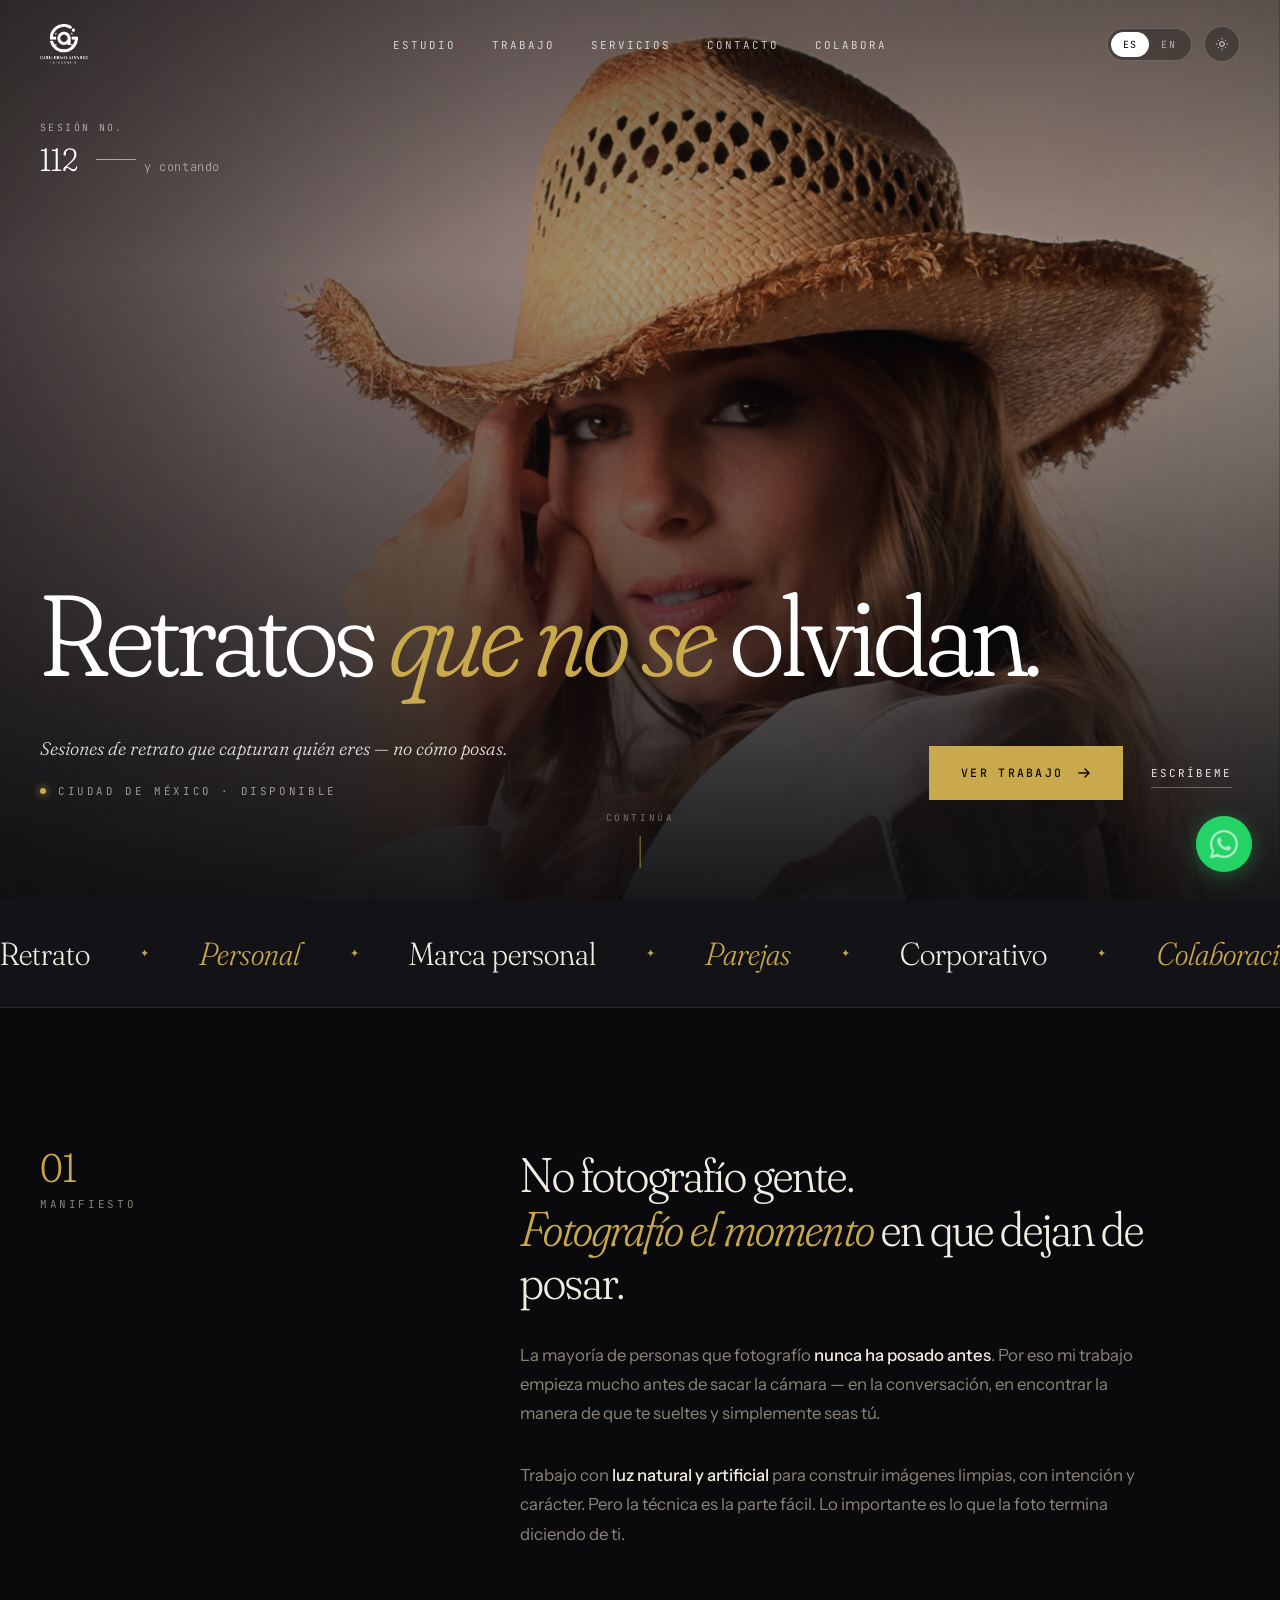
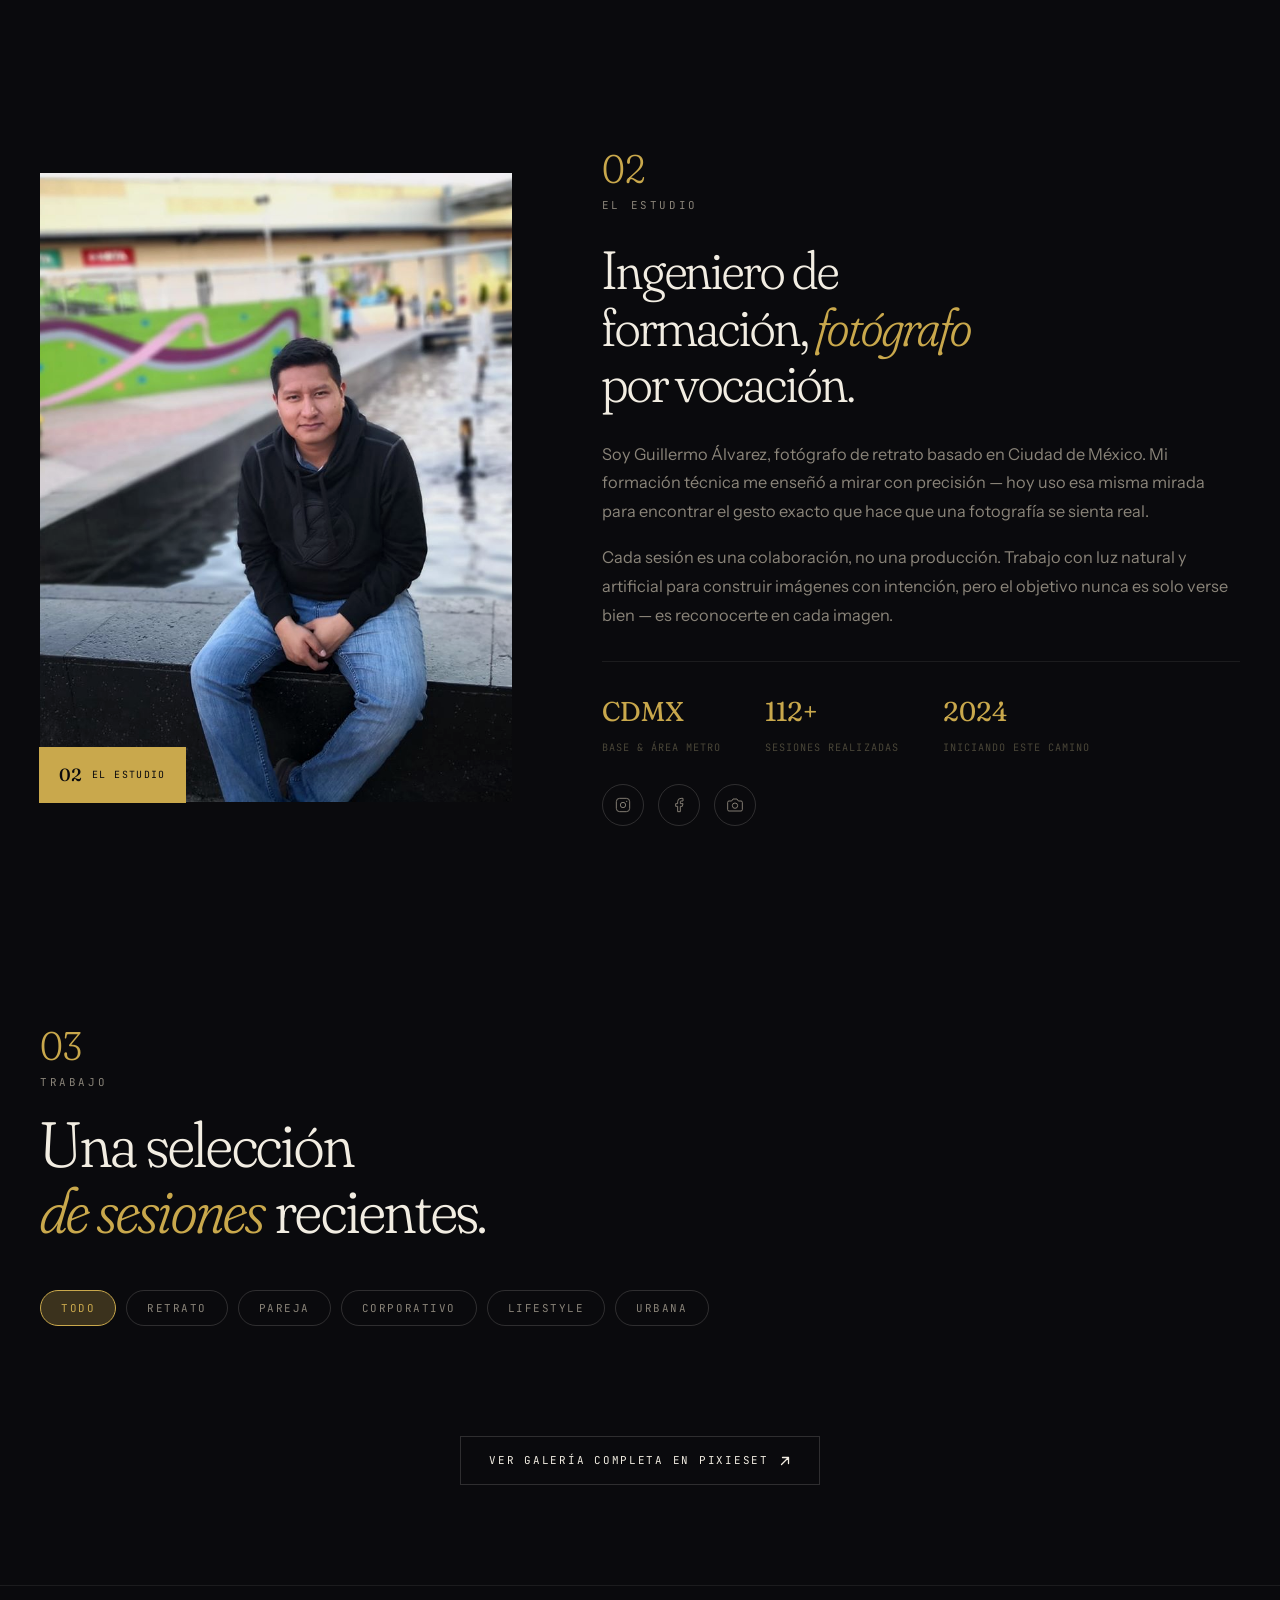
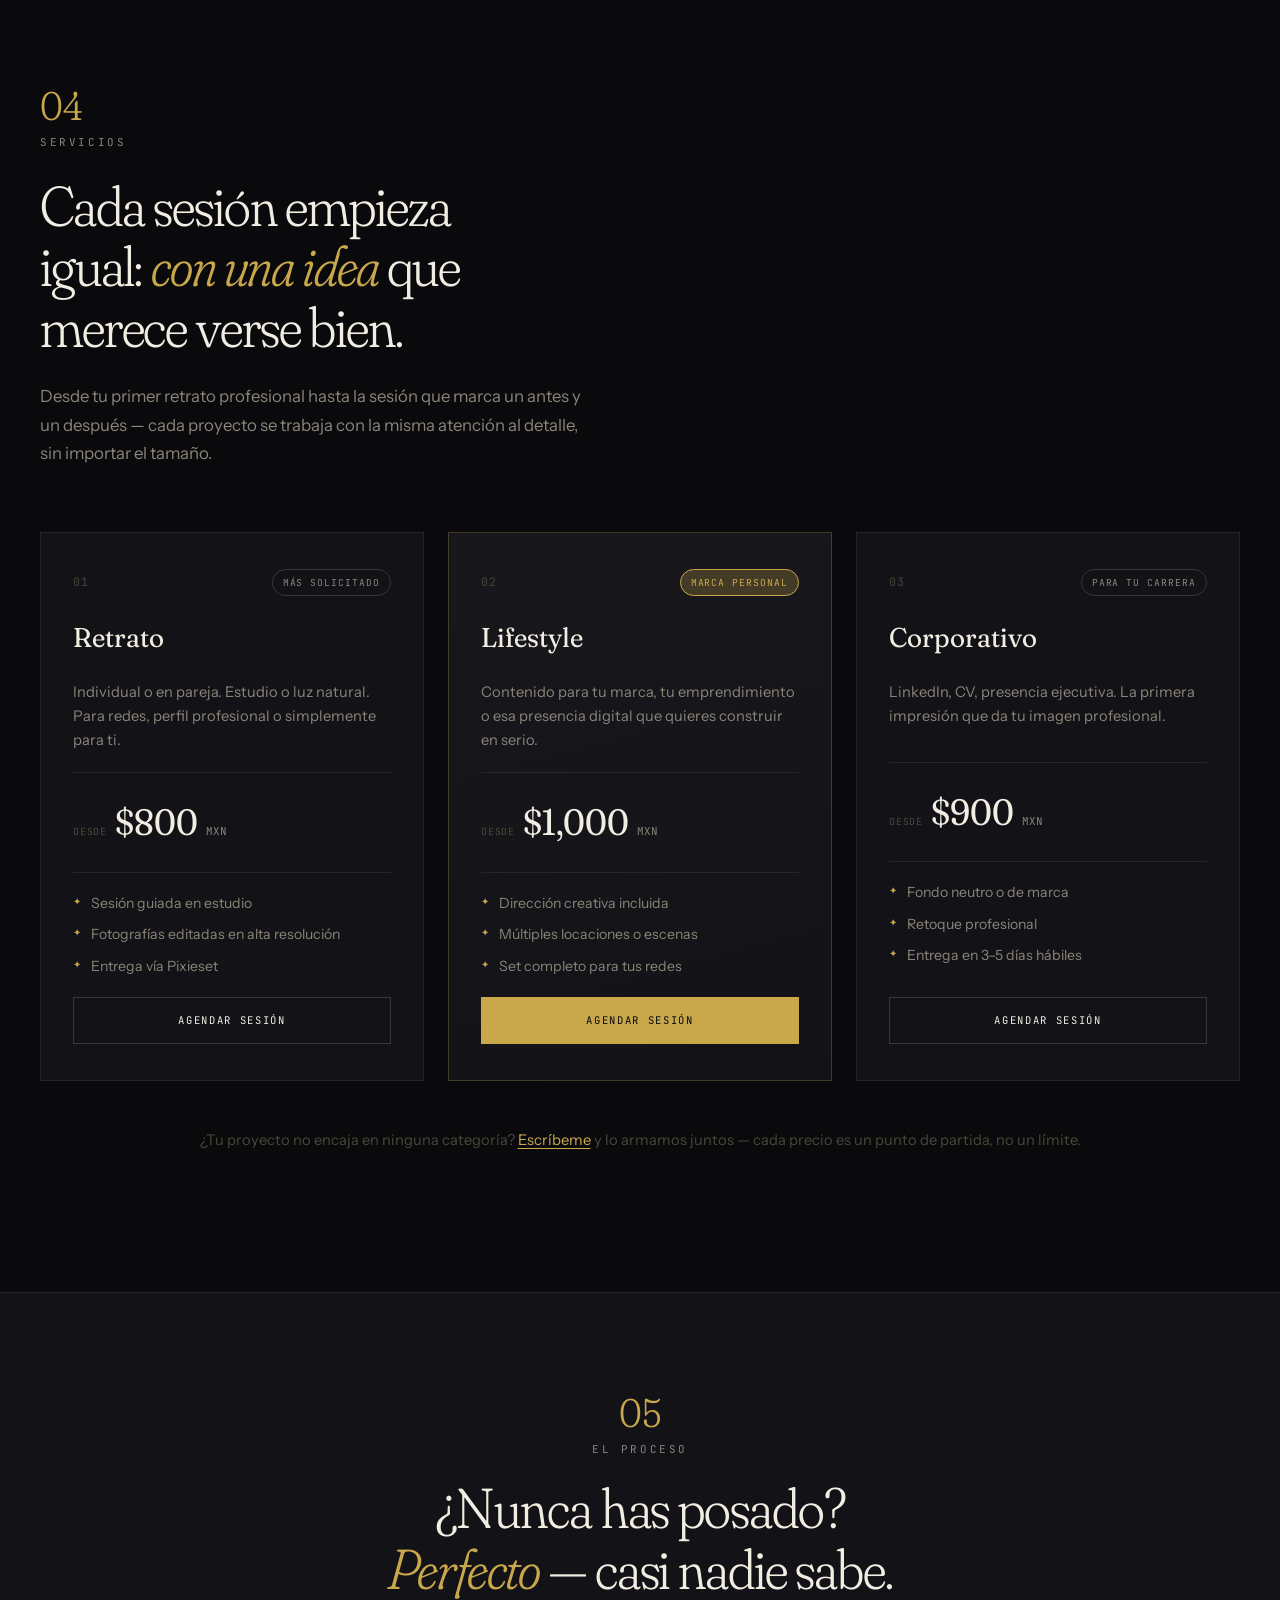
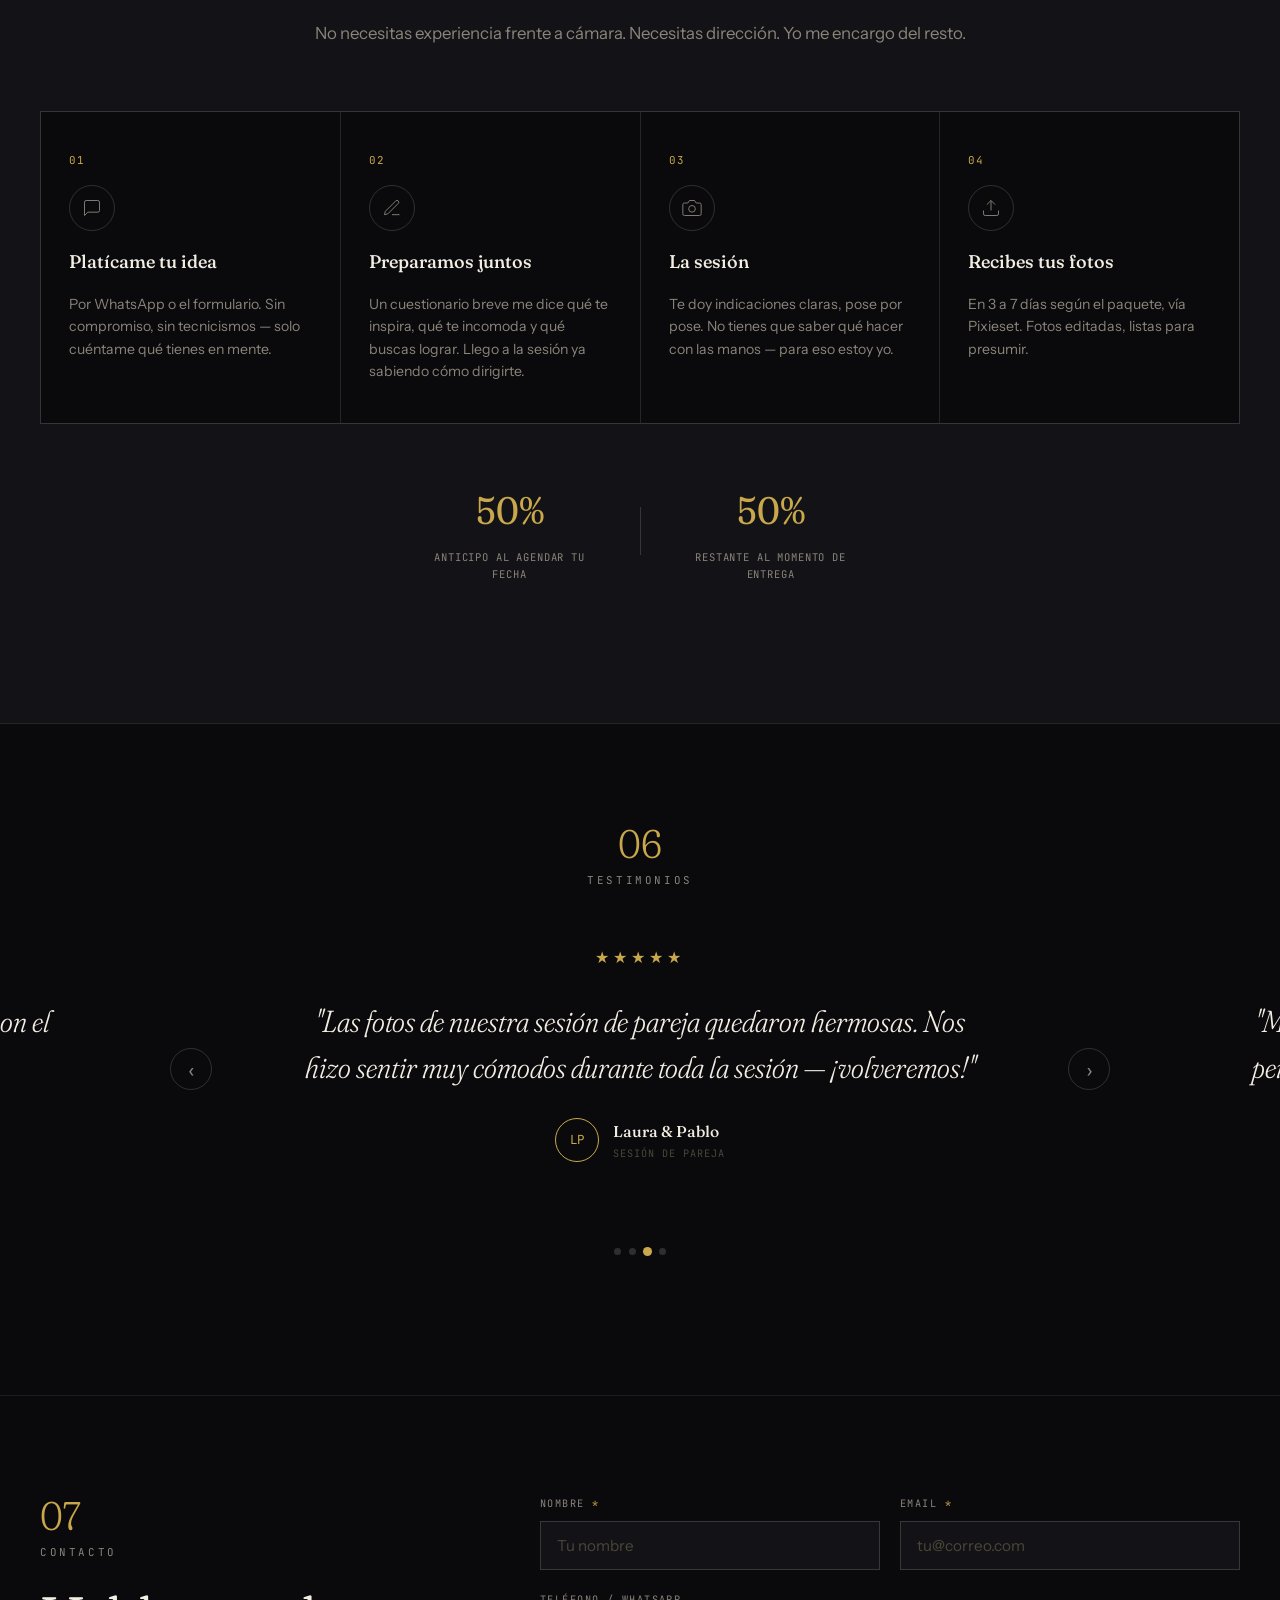
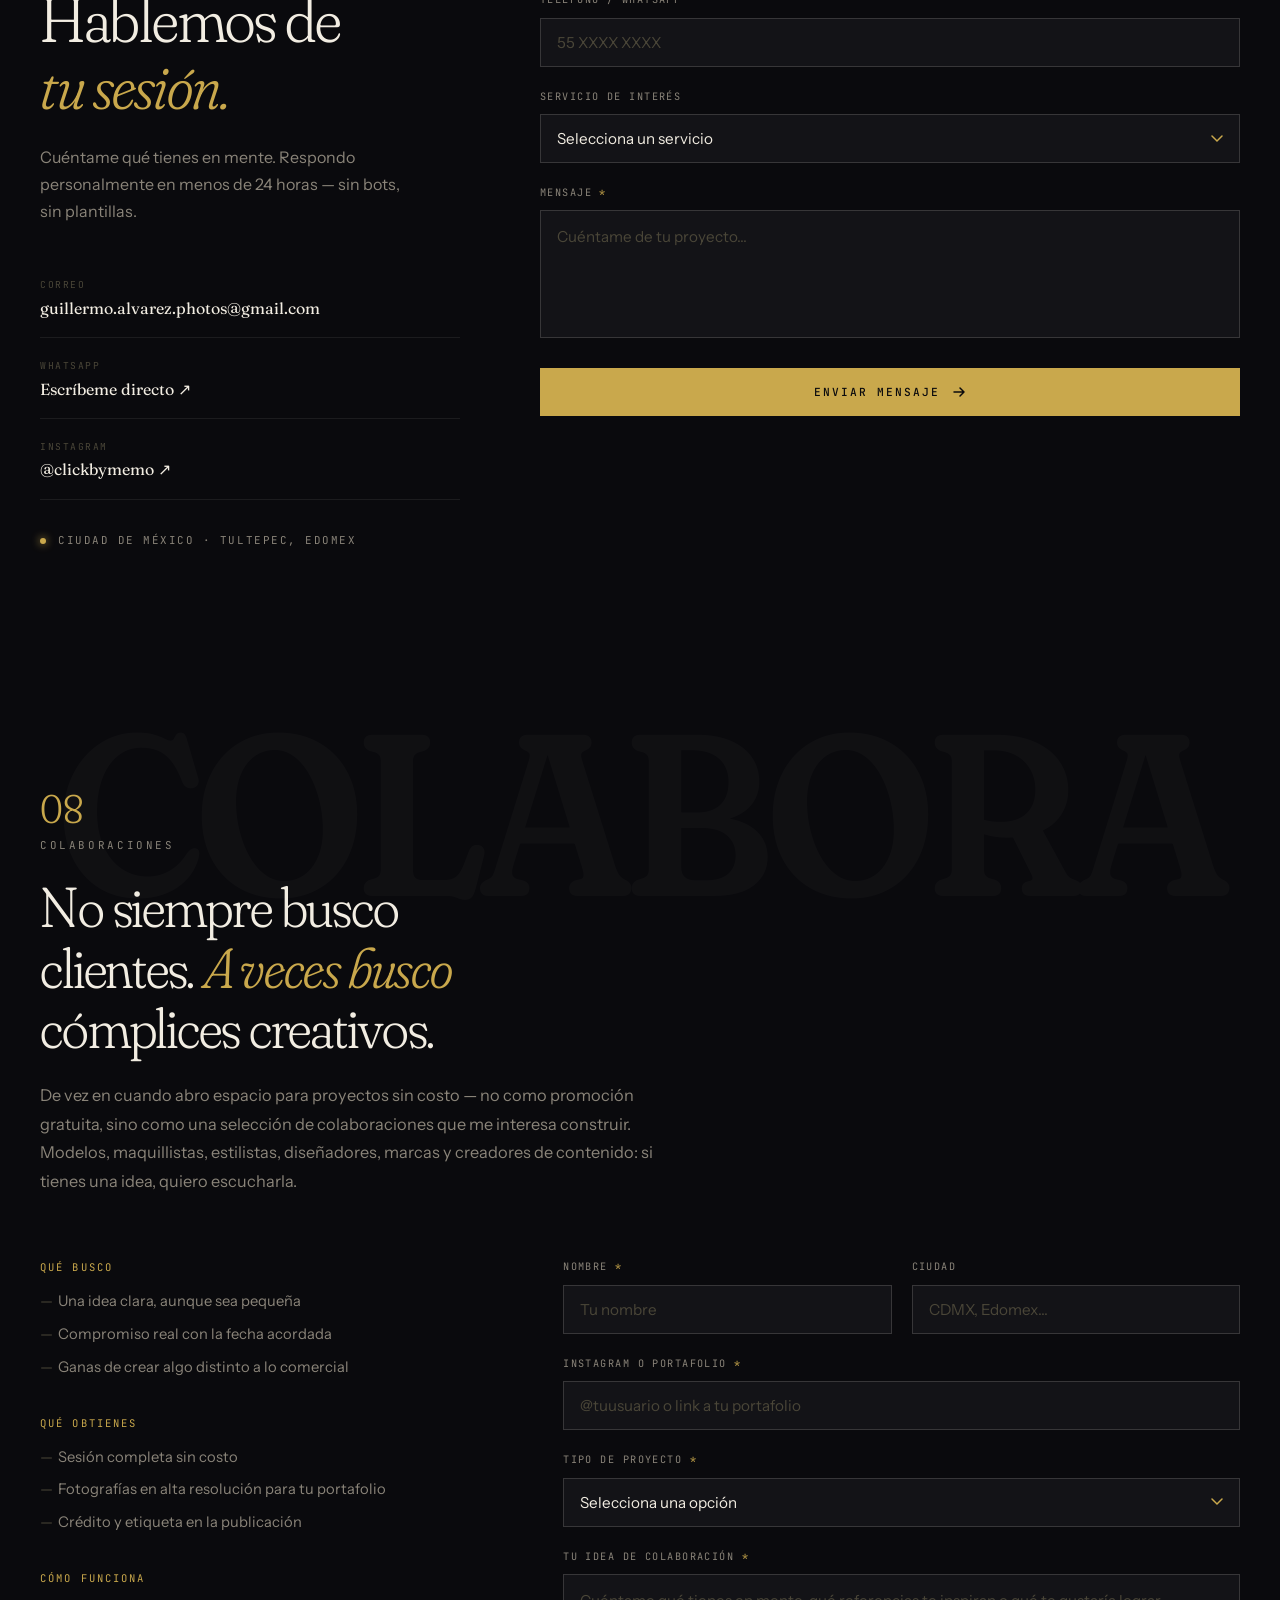
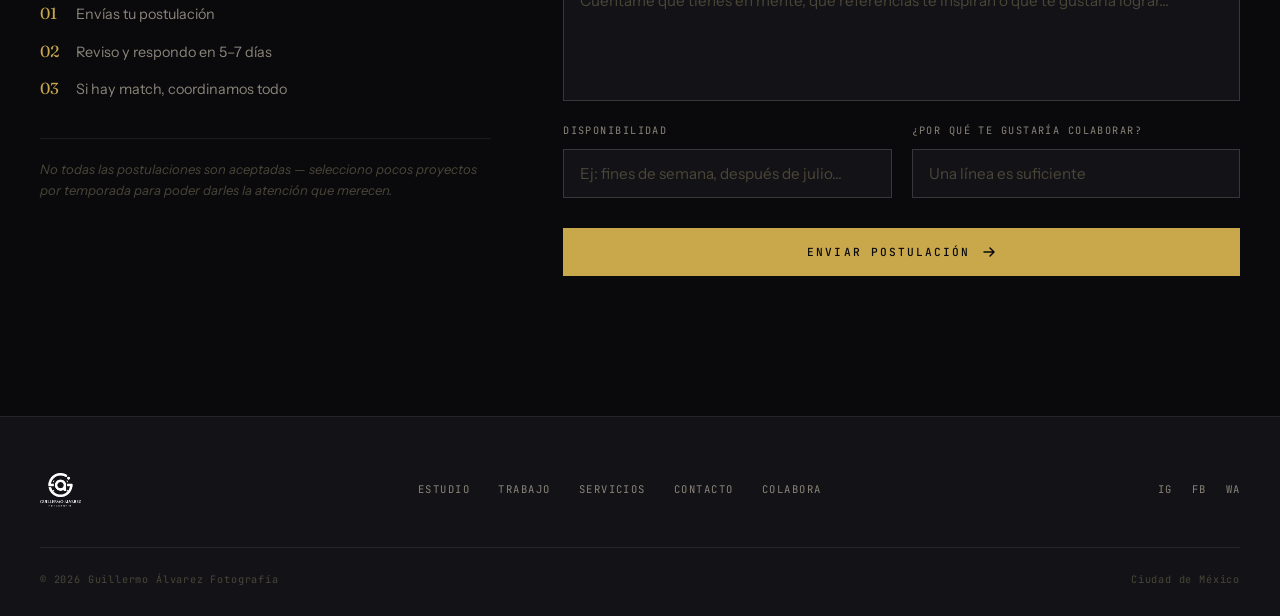
==== index.html @ e0ab8f03 "PortafolioV2  diseño" ====
<!DOCTYPE html>
<html lang="es" data-theme="dark">
<head>
  <meta charset="UTF-8" />
  <meta name="viewport" content="width=device-width, initial-scale=1.0" />
  <title>Guillermo Álvarez — Fotografía de retrato</title>
  <meta name="description" content="Fotografía de retrato en CDMX. Sesiones que capturan quién eres, no cómo posas." />

  <!-- Meta tags para redes sociales (WhatsApp, Facebook, Instagram) -->
  <meta property="og:title" content="Guillermo Álvarez — Fotografía de retrato" />
  <meta property="og:description" content="Sesiones de retrato en CDMX que capturan quién eres, no cómo posas. Agenda tu sesión." />
  <meta property="og:image" content="https://guillermoworks.com/image/hero/camila-6.jpg" />
  <meta property="og:url" content="https://guillermoworks.com" />
  <meta property="og:type" content="website" />
  <meta property="og:locale" content="es_MX" />

  <!-- Twitter / X -->
  <meta name="twitter:card" content="summary_large_image" />
  <meta name="twitter:title" content="Guillermo Álvarez — Fotografía de retrato" />
  <meta name="twitter:description" content="Sesiones de retrato en CDMX que capturan quién eres, no cómo posas." />
  <meta name="twitter:image" content="https://guillermoworks.com/image/hero/camila-6.jpg" />

  <link rel="icon" href="image/icons/favicon.ico">

  <link rel="preconnect" href="https://fonts.googleapis.com">
  <link rel="preconnect" href="https://fonts.gstatic.com" crossorigin>
  <link href="https://fonts.googleapis.com/css2?family=Fraunces:ital,opsz,wght,SOFT@0,9..144,300..600,0..100;1,9..144,300..600,0..100&family=Instrument+Sans:ital,wght@0,400..600;1,400..600&family=JetBrains+Mono:wght@300;400&display=swap" rel="stylesheet">

  <link rel="stylesheet" href="css/style.css">

  <!-- Google Analytics -->
  <script async src="https://www.googletagmanager.com/gtag/js?id=G-80P47BSQ81"></script>
  <script>
    window.dataLayer = window.dataLayer || [];
    function gtag(){dataLayer.push(arguments);}
    gtag('js', new Date());
    gtag('config', 'G-80P47BSQ81');
  </script>

  <style>
    /* Evita parpadeo de contenido sin traducir mientras carga el JSON */
    body { opacity: 0; transition: opacity 0.25s ease; }
    body.i18n-ready { opacity: 1; }
  </style>
</head>
<body>

<!-- ═══════════════════════════════════════════
     NAV
═══════════════════════════════════════════ -->
<nav class="nav" id="nav">
  <a href="/" class="nav__brand" aria-label="Inicio">
    <img src="image/logo.png" alt="Guillermo Álvarez" class="nav__logo"
         onerror="this.style.display='none'; this.nextElementSibling.style.display='flex'" />
    <span class="nav__brand-fallback" style="display:none">
      <span class="nav__brand-mark"></span>
      Guillermo Álvarez
      <span class="nav__brand-italic" data-i18n="nav.tagline">fotografía</span>
    </span>
  </a>

  <ul class="nav__links">
    <li><a href="#estudio" data-i18n="nav.estudio">Estudio</a></li>
    <li><a href="#trabajo" data-i18n="nav.trabajo">Trabajo</a></li>
    <li><a href="#servicios" data-i18n="nav.servicios">Servicios</a></li>
    <li><a href="#contacto" data-i18n="nav.contacto">Contacto</a></li>
    <li><a href="#colabora" data-i18n="nav.colabora">Colabora</a></li>
  </ul>

  <div class="nav__actions">
    <div class="toggle" role="group" aria-label="Idioma" id="langToggle">
      <button class="active" data-lang="es">ES</button>
      <button data-lang="en">EN</button>
    </div>
    <button class="theme-toggle" id="themeToggle" aria-label="Cambiar tema">
      <svg class="sun" viewBox="0 0 24 24" fill="none" stroke="currentColor" stroke-width="1.5">
        <circle cx="12" cy="12" r="4"/>
        <path d="M12 2v2M12 20v2M4.93 4.93l1.41 1.41M17.66 17.66l1.41 1.41M2 12h2M20 12h2M4.93 19.07l1.41-1.41M17.66 6.34l1.41-1.41"/>
      </svg>
      <svg class="moon" viewBox="0 0 24 24" fill="none" stroke="currentColor" stroke-width="1.5">
        <path d="M21 12.79A9 9 0 1 1 11.21 3 7 7 0 0 0 21 12.79z"/>
      </svg>
    </button>
    <button class="nav__menu-btn" id="menuBtn" aria-label="Menú">
      <span></span><span></span><span></span>
    </button>
  </div>
</nav>

<!-- Menú mobile -->
<div class="mobile-menu" id="mobileMenu">
  <a href="#estudio" data-i18n="nav.estudio">Estudio</a>
  <a href="#trabajo" data-i18n="nav.trabajo">Trabajo</a>
  <a href="#servicios" data-i18n="nav.servicios">Servicios</a>
  <a href="#contacto" data-i18n="nav.contacto">Contacto</a>
  <a href="#colabora" data-i18n="nav.colabora">Colabora</a>
</div>

<!-- ═══════════════════════════════════════════
     HERO — Fullscreen con foto de fondo
═══════════════════════════════════════════ -->
<section class="hero">
  <div class="hero__bg">
    <img src="image/hero/camila-6.jpg" alt="Retrato editorial" />
  </div>
  <div class="hero__overlay"></div>

  <div class="hero__index reveal">
    <span class="hero__index-label" data-i18n="hero.sesionLabel">Sesión No.</span>
    <div class="hero__index-number">
      112
      <span class="divider"></span>
      <span class="total" data-i18n="hero.yContando">y contando</span>
    </div>
  </div>

  <div class="hero__content">
    <h1 class="hero__title reveal">
      <span data-i18n="hero.title1">Retratos</span>
      <span class="hero__title-em" data-i18n="hero.title2">que no se</span>
      <span data-i18n="hero.title3">olvidan.</span>
    </h1>

    <div class="hero__meta reveal">
      <p class="hero__sub" data-i18n="hero.sub">
        Sesiones de retrato que capturan quién eres — no cómo posas.
      </p>
      <div class="hero__location">
        <span class="hero__location-dot"></span>
        <span data-i18n="hero.location">Ciudad de México · Disponible</span>
      </div>
    </div>

    <div class="hero__actions reveal">
      <a href="#trabajo" class="hero__cta">
        <span data-i18n="hero.ctaWork">Ver trabajo</span>
        <svg width="14" height="14" viewBox="0 0 14 14" fill="none">
          <path d="M2 7h10M8 3l4 4-4 4" stroke="currentColor" stroke-width="1.5" stroke-linecap="round" stroke-linejoin="round"/>
        </svg>
      </a>
      <a href="#contacto" class="hero__cta-ghost" data-i18n="hero.ctaWrite">Escríbeme</a>
    </div>
  </div>

  <div class="scroll-hint">
    <span data-i18n="hero.scroll">Continúa</span>
    <div class="scroll-hint__line"></div>
  </div>
</section>

<!-- ═══════════════════════════════════════════
     MARQUEE
═══════════════════════════════════════════ -->
<div class="marquee" aria-hidden="true">
  <div class="marquee__track">
    <span class="marquee__item" data-i18n="marquee.retrato">Retrato</span>
    <span class="marquee__item"><em data-i18n="marquee.personal">Personal</em></span>
    <span class="marquee__item" data-i18n="marquee.marca">Marca personal</span>
    <span class="marquee__item"><em data-i18n="marquee.parejas">Parejas</em></span>
    <span class="marquee__item" data-i18n="marquee.corporativo">Corporativo</span>
    <span class="marquee__item"><em data-i18n="marquee.colabora">Colaboraciones</em></span>
    <span class="marquee__item" data-i18n="marquee.retrato">Retrato</span>
    <span class="marquee__item"><em data-i18n="marquee.personal">Personal</em></span>
    <span class="marquee__item" data-i18n="marquee.marca">Marca personal</span>
    <span class="marquee__item"><em data-i18n="marquee.parejas">Parejas</em></span>
    <span class="marquee__item" data-i18n="marquee.corporativo">Corporativo</span>
    <span class="marquee__item"><em data-i18n="marquee.colabora">Colaboraciones</em></span>
  </div>
</div>

<!-- ═══════════════════════════════════════════
     MANIFIESTO
═══════════════════════════════════════════ -->
<section class="intro">
  <div class="intro__label reveal">
    <span class="intro__label-num">01</span>
    <span class="intro__label-text" data-i18n="manifiesto.label">Manifiesto</span>
  </div>

  <div class="intro__body reveal">
    <h2 class="intro__heading">
      <span data-i18n="manifiesto.heading1">No fotografío gente.</span><br>
      <em data-i18n="manifiesto.heading2">Fotografío el momento</em>
      <span data-i18n="manifiesto.heading3">en que dejan de posar.</span>
    </h2>
    <p class="intro__text" data-i18n="manifiesto.p1">
      La mayoría de personas que fotografío <strong>nunca ha posado antes</strong>. Por eso mi trabajo empieza mucho antes de sacar la cámara — en la conversación, en encontrar la manera de que te sueltes y simplemente seas tú.
    </p>
    <p class="intro__text" data-i18n="manifiesto.p2">
      Trabajo con <strong>luz natural y artificial</strong> para construir imágenes limpias, con intención y carácter. Pero la técnica es la parte fácil. Lo importante es lo que la foto termina diciendo de ti.
    </p>
  </div>
</section>

<!-- ═══════════════════════════════════════════
     ESTUDIO — About
═══════════════════════════════════════════ -->
<section class="estudio" id="estudio">
  <div class="estudio__grid">

    <div class="estudio__photo reveal">
      <img src="image/about/me.jpg" alt="Guillermo Álvarez"
           onerror="this.style.display='none'; this.nextElementSibling.style.display='flex'" />
      <div class="estudio__photo-placeholder" style="display:none">
        <span data-i18n="estudio.tuFoto">Tu foto</span>
      </div>
      <div class="estudio__photo-tag">
        <span class="estudio__photo-tag-num">02</span>
        <span class="estudio__photo-tag-text" data-i18n="estudio.label">El estudio</span>
      </div>
    </div>

    <div class="estudio__content">
      <div class="intro__label reveal">
        <span class="intro__label-num">02</span>
        <span class="intro__label-text" data-i18n="estudio.label">El estudio</span>
      </div>

      <h2 class="estudio__heading reveal">
        <span data-i18n="estudio.heading1">Ingeniero de</span><br>
        <span data-i18n="estudio.heading2">formación,</span> <em data-i18n="estudio.heading3">fotógrafo</em><br>
        <span data-i18n="estudio.heading4">por vocación.</span>
      </h2>

      <div class="estudio__text reveal">
        <p data-i18n="estudio.p1">
          Soy Guillermo Álvarez, fotógrafo de retrato basado en Ciudad de México. Mi formación técnica me enseñó a mirar con precisión — hoy uso esa misma mirada para encontrar el gesto exacto que hace que una fotografía se sienta real.
        </p>
        <p data-i18n="estudio.p2">
          Cada sesión es una colaboración, no una producción. Trabajo con luz natural y artificial para construir imágenes con intención, pero el objetivo nunca es solo verse bien — es reconocerte en cada imagen.
        </p>
      </div>

      <div class="estudio__stats reveal">
        <div class="estudio__stat">
          <span class="estudio__stat-num">CDMX</span>
          <span class="estudio__stat-label" data-i18n="estudio.stat1">Base & área metro</span>
        </div>
        <div class="estudio__stat">
          <span class="estudio__stat-num">112+</span>
          <span class="estudio__stat-label" data-i18n="estudio.stat2">Sesiones realizadas</span>
        </div>
        <div class="estudio__stat">
          <span class="estudio__stat-num">2024</span>
          <span class="estudio__stat-label" data-i18n="estudio.stat3">Iniciando este camino</span>
        </div>
      </div>

      <div class="estudio__social reveal">
        <a href="https://www.instagram.com/clickbymemo/" target="_blank" rel="noopener" aria-label="Instagram">
          <svg viewBox="0 0 24 24" fill="none" stroke="currentColor" stroke-width="1.4"><rect x="2" y="2" width="20" height="20" rx="5"/><circle cx="12" cy="12" r="4"/><circle cx="17.5" cy="6.5" r="1" fill="currentColor" stroke="none"/></svg>
        </a>
        <a href="https://www.facebook.com/memoAlvarez625" target="_blank" rel="noopener" aria-label="Facebook">
          <svg viewBox="0 0 24 24" fill="none" stroke="currentColor" stroke-width="1.4"><path d="M18 2h-3a5 5 0 0 0-5 5v3H7v4h3v8h4v-8h3l1-4h-4V7a1 1 0 0 1 1-1h3z"/></svg>
        </a>
        <a href="https://clickbymemo.pixieset.com/portfolio/" target="_blank" rel="noopener" aria-label="Pixieset">
          <svg viewBox="0 0 24 24" fill="none" stroke="currentColor" stroke-width="1.4"><path d="M23 19a2 2 0 0 1-2 2H3a2 2 0 0 1-2-2V8a2 2 0 0 1 2-2h4l2-3h6l2 3h4a2 2 0 0 1 2 2z"/><circle cx="12" cy="13" r="4"/></svg>
        </a>
      </div>
    </div>

  </div>
</section>

<!-- ═══════════════════════════════════════════
     TRABAJO — Galería
═══════════════════════════════════════════ -->
<section class="trabajo" id="trabajo">
  <div class="trabajo__header">
    <div class="intro__label reveal">
      <span class="intro__label-num">03</span>
      <span class="intro__label-text" data-i18n="nav.trabajo">Trabajo</span>
    </div>
    <h2 class="trabajo__heading reveal">
      <span data-i18n="trabajo.heading1">Una selección</span><br>
      <em data-i18n="trabajo.heading2">de sesiones</em> <span data-i18n="trabajo.heading3">recientes.</span>
    </h2>
  </div>

  <!-- Filtros -->
  <div class="trabajo__filters reveal">
    <button class="filter-chip active" data-filter="all" data-i18n="trabajo.filterAll">Todo</button>
    <button class="filter-chip" data-filter="retrato" data-i18n="trabajo.filterRetrato">Retrato</button>
    <button class="filter-chip" data-filter="pareja" data-i18n="trabajo.filterPareja">Pareja</button>
    <button class="filter-chip" data-filter="corporativo" data-i18n="trabajo.filterCorporativo">Corporativo</button>
    <button class="filter-chip" data-filter="lifestyle" data-i18n="trabajo.filterLifestyle">Lifestyle</button>
    <button class="filter-chip" data-filter="urbana" data-i18n="trabajo.filterUrbana">Urbana</button>
  </div>

  <!-- Filas dinámicas -->
  <div class="trabajo__rows reveal">
    <div class="trabajo__row" id="trabajoRow1">
      <div class="trabajo__row-track" id="trabajoTrack1"></div>
    </div>
    <div class="trabajo__row" id="trabajoRow2">
      <div class="trabajo__row-track" id="trabajoTrack2"></div>
    </div>
  </div>

  <div class="trabajo__more reveal">
    <a href="https://clickbymemo.pixieset.com/portfolio/" target="_blank" class="btn-outline">
      <span data-i18n="trabajo.verGaleria">Ver galería completa en Pixieset</span>
      <svg width="12" height="12" viewBox="0 0 12 12" fill="none"><path d="M2.5 9.5l7-7M9.5 2.5h-6M9.5 2.5v6" stroke="currentColor" stroke-width="1.3" stroke-linecap="round" stroke-linejoin="round"/></svg>
    </a>
  </div>
</section>

<!-- ═══════════════════════════════════════════
     SERVICIOS
═══════════════════════════════════════════ -->
<section class="servicios" id="servicios">
  <div class="servicios__header">
    <div class="intro__label reveal">
      <span class="intro__label-num">04</span>
      <span class="intro__label-text" data-i18n="nav.servicios">Servicios</span>
    </div>
    <h2 class="servicios__heading reveal">
      <span data-i18n="servicios.heading1">Cada sesión empieza</span><br>
      <span data-i18n="servicios.heading2">igual:</span> <em data-i18n="servicios.heading3">con una idea</em> <span data-i18n="servicios.heading4">que</span><br>
      <span data-i18n="servicios.heading5">merece verse bien.</span>
    </h2>
    <p class="servicios__sub reveal" data-i18n="servicios.sub">
      Desde tu primer retrato profesional hasta la sesión que marca un antes y un después — cada proyecto se trabaja con la misma atención al detalle, sin importar el tamaño.
    </p>
  </div>

  <div class="servicios__grid">

    <div class="plan reveal">
      <div class="plan__top">
        <span class="plan__num">01</span>
        <span class="plan__badge" data-i18n="servicios.badge1">Más solicitado</span>
      </div>
      <h3 class="plan__name" data-i18n="servicios.plan1Name">Retrato</h3>
      <p class="plan__desc" data-i18n="servicios.plan1Desc">Individual o en pareja. Estudio o luz natural. Para redes, perfil profesional o simplemente para ti.</p>
      <div class="plan__price">
        <span class="plan__price-from" data-i18n="servicios.desde">Desde</span>
        <span class="plan__price-num">$800</span>
        <span class="plan__price-cur">MXN</span>
      </div>
      <ul class="plan__list">
        <li data-i18n="servicios.plan1Item1">Sesión guiada en estudio</li>
        <li data-i18n="servicios.plan1Item2">Fotografías editadas en alta resolución</li>
        <li data-i18n="servicios.plan1Item3">Entrega vía Pixieset</li>
      </ul>
      <a href="#contacto" class="plan__cta" data-i18n="servicios.agendar">Agendar sesión</a>
    </div>

    <div class="plan plan--featured reveal">
      <div class="plan__top">
        <span class="plan__num">02</span>
        <span class="plan__badge plan__badge--gold" data-i18n="servicios.badge2">Marca personal</span>
      </div>
      <h3 class="plan__name" data-i18n="servicios.plan2Name">Lifestyle</h3>
      <p class="plan__desc" data-i18n="servicios.plan2Desc">Contenido para tu marca, tu emprendimiento o esa presencia digital que quieres construir en serio.</p>
      <div class="plan__price">
        <span class="plan__price-from" data-i18n="servicios.desde">Desde</span>
        <span class="plan__price-num">$1,000</span>
        <span class="plan__price-cur">MXN</span>
      </div>
      <ul class="plan__list">
        <li data-i18n="servicios.plan2Item1">Dirección creativa incluida</li>
        <li data-i18n="servicios.plan2Item2">Múltiples locaciones o escenas</li>
        <li data-i18n="servicios.plan2Item3">Set completo para tus redes</li>
      </ul>
      <a href="#contacto" class="plan__cta plan__cta--gold" data-i18n="servicios.agendar">Agendar sesión</a>
    </div>

    <div class="plan reveal">
      <div class="plan__top">
        <span class="plan__num">03</span>
        <span class="plan__badge" data-i18n="servicios.badge3">Para tu carrera</span>
      </div>
      <h3 class="plan__name" data-i18n="servicios.plan3Name">Corporativo</h3>
      <p class="plan__desc" data-i18n="servicios.plan3Desc">LinkedIn, CV, presencia ejecutiva. La primera impresión que da tu imagen profesional.</p>
      <div class="plan__price">
        <span class="plan__price-from" data-i18n="servicios.desde">Desde</span>
        <span class="plan__price-num">$900</span>
        <span class="plan__price-cur">MXN</span>
      </div>
      <ul class="plan__list">
        <li data-i18n="servicios.plan3Item1">Fondo neutro o de marca</li>
        <li data-i18n="servicios.plan3Item2">Retoque profesional</li>
        <li data-i18n="servicios.plan3Item3">Entrega en 3–5 días hábiles</li>
      </ul>
      <a href="#contacto" class="plan__cta" data-i18n="servicios.agendar">Agendar sesión</a>
    </div>

  </div>

  <p class="servicios__note reveal">
    <span data-i18n="servicios.notePre">¿Tu proyecto no encaja en ninguna categoría?</span>
    <a href="#contacto" data-i18n="servicios.noteLink">Escríbeme</a>
    <span data-i18n="servicios.notePost">y lo armamos juntos — cada precio es un punto de partida, no un límite.</span>
  </p>
</section>

<!-- ═══════════════════════════════════════════
     PROCESO
═══════════════════════════════════════════ -->
<section class="proceso" id="proceso">
  <div class="proceso__intro">
    <div class="intro__label reveal">
      <span class="intro__label-num">05</span>
      <span class="intro__label-text" data-i18n="proceso.label">El proceso</span>
    </div>
    <h2 class="proceso__heading reveal">
      <span data-i18n="proceso.heading1">¿Nunca has posado?</span><br>
      <em data-i18n="proceso.heading2">Perfecto</em> <span data-i18n="proceso.heading3">— casi nadie sabe.</span>
    </h2>
    <p class="proceso__sub reveal" data-i18n="proceso.sub">
      No necesitas experiencia frente a cámara. Necesitas dirección. Yo me encargo del resto.
    </p>
  </div>

  <div class="proceso__steps">

    <div class="step reveal">
      <span class="step__num">01</span>
      <div class="step__icon">
        <svg viewBox="0 0 24 24" fill="none" stroke="currentColor" stroke-width="1.1"><path d="M21 15a2 2 0 0 1-2 2H7l-4 4V5a2 2 0 0 1 2-2h14a2 2 0 0 1 2 2z"/></svg>
      </div>
      <h3 class="step__title" data-i18n="proceso.step1Title">Platícame tu idea</h3>
      <p class="step__desc" data-i18n="proceso.step1Desc">Por WhatsApp o el formulario. Sin compromiso, sin tecnicismos — solo cuéntame qué tienes en mente.</p>
    </div>

    <div class="step reveal">
      <span class="step__num">02</span>
      <div class="step__icon">
        <svg viewBox="0 0 24 24" fill="none" stroke="currentColor" stroke-width="1.1"><path d="M12 20h9M16.5 3.5a2.12 2.12 0 0 1 3 3L7 19l-4 1 1-4L16.5 3.5z"/></svg>
      </div>
      <h3 class="step__title" data-i18n="proceso.step2Title">Preparamos juntos</h3>
      <p class="step__desc" data-i18n="proceso.step2Desc">Un cuestionario breve me dice qué te inspira, qué te incomoda y qué buscas lograr. Llego a la sesión ya sabiendo cómo dirigirte.</p>
    </div>

    <div class="step reveal">
      <span class="step__num">03</span>
      <div class="step__icon">
        <svg viewBox="0 0 24 24" fill="none" stroke="currentColor" stroke-width="1.1"><path d="M23 19a2 2 0 0 1-2 2H3a2 2 0 0 1-2-2V8a2 2 0 0 1 2-2h4l2-3h6l2 3h4a2 2 0 0 1 2 2z"/><circle cx="12" cy="13" r="4"/></svg>
      </div>
      <h3 class="step__title" data-i18n="proceso.step3Title">La sesión</h3>
      <p class="step__desc" data-i18n="proceso.step3Desc">Te doy indicaciones claras, pose por pose. No tienes que saber qué hacer con las manos — para eso estoy yo.</p>
    </div>

    <div class="step reveal">
      <span class="step__num">04</span>
      <div class="step__icon">
        <svg viewBox="0 0 24 24" fill="none" stroke="currentColor" stroke-width="1.1"><path d="M21 15v4a2 2 0 0 1-2 2H5a2 2 0 0 1-2-2v-4"/><polyline points="17 8 12 3 7 8"/><line x1="12" y1="3" x2="12" y2="15"/></svg>
      </div>
      <h3 class="step__title" data-i18n="proceso.step4Title">Recibes tus fotos</h3>
      <p class="step__desc" data-i18n="proceso.step4Desc">En 3 a 7 días según el paquete, vía Pixieset. Fotos editadas, listas para presumir.</p>
    </div>

  </div>

  <div class="proceso__payment reveal">
    <div class="proceso__payment-item">
      <span class="proceso__payment-num">50%</span>
      <span class="proceso__payment-label" data-i18n="proceso.pay1">Anticipo al agendar tu fecha</span>
    </div>
    <div class="proceso__payment-divider"></div>
    <div class="proceso__payment-item">
      <span class="proceso__payment-num">50%</span>
      <span class="proceso__payment-label" data-i18n="proceso.pay2">Restante al momento de entrega</span>
    </div>
  </div>
</section>

<!-- ═══════════════════════════════════════════
     TESTIMONIOS
═══════════════════════════════════════════ -->
<section class="testimonios" id="testimonios">
  <div class="intro__label reveal testimonios__label">
    <span class="intro__label-num">06</span>
    <span class="intro__label-text" data-i18n="testimonios.label">Testimonios</span>
  </div>

  <div class="testimonios__carousel reveal">
    <div class="testimonios__track" id="testTrack">

      <div class="testimonio">
        <div class="testimonio__stars">★★★★★</div>
        <p class="testimonio__quote" data-i18n="testimonios.q1">"Memo supo capturar exactamente lo que quería. Las fotos quedaron naturales y muy profesionales — sin duda lo recomiendo."</p>
        <div class="testimonio__author">
          <span class="testimonio__initials">CM</span>
          <div>
            <span class="testimonio__name">Camila M.</span>
            <span class="testimonio__service" data-i18n="testimonios.s1">Sesión de retrato</span>
          </div>
        </div>
      </div>

      <div class="testimonio">
        <div class="testimonio__stars">★★★★★</div>
        <p class="testimonio__quote" data-i18n="testimonios.q2">"Necesitaba fotos para mi LinkedIn y quedé muy contento con el resultado. Profesional, puntual y con muy buen ojo."</p>
        <div class="testimonio__author">
          <span class="testimonio__initials">AR</span>
          <div>
            <span class="testimonio__name">Andrés R.</span>
            <span class="testimonio__service" data-i18n="testimonios.s2">Fotografía corporativa</span>
          </div>
        </div>
      </div>

      <div class="testimonio">
        <div class="testimonio__stars">★★★★★</div>
        <p class="testimonio__quote" data-i18n="testimonios.q3">"Las fotos de nuestra sesión de pareja quedaron hermosas. Nos hizo sentir muy cómodos durante toda la sesión — ¡volveremos!"</p>
        <div class="testimonio__author">
          <span class="testimonio__initials">LP</span>
          <div>
            <span class="testimonio__name">Laura & Pablo</span>
            <span class="testimonio__service" data-i18n="testimonios.s3">Sesión de pareja</span>
          </div>
        </div>
      </div>

      <div class="testimonio">
        <div class="testimonio__stars">★★★★★</div>
        <p class="testimonio__quote" data-i18n="testimonios.q4">"Muy creativo con la iluminación. Las fotos para mi marca personal superaron mis expectativas. 100% recomendado."</p>
        <div class="testimonio__author">
          <span class="testimonio__initials">SV</span>
          <div>
            <span class="testimonio__name">Sofía V.</span>
            <span class="testimonio__service" data-i18n="testimonios.s4">Marca personal</span>
          </div>
        </div>
      </div>

    </div>

    <button class="test-nav test-nav--prev" id="testPrev" aria-label="Anterior">‹</button>
    <button class="test-nav test-nav--next" id="testNext" aria-label="Siguiente">›</button>
    <div class="test-dots" id="testDots"></div>
  </div>
</section>

<!-- ═══════════════════════════════════════════
     CONTACTO
═══════════════════════════════════════════ -->
<section class="contacto" id="contacto">
  <div class="contacto__grid">

    <div class="contacto__side reveal">
      <div class="intro__label">
        <span class="intro__label-num">07</span>
        <span class="intro__label-text" data-i18n="nav.contacto">Contacto</span>
      </div>
      <h2 class="contacto__heading">
        <span data-i18n="contacto.heading1">Hablemos de</span><br>
        <em data-i18n="contacto.heading2">tu sesión.</em>
      </h2>
      <p class="contacto__sub" data-i18n="contacto.sub">
        Cuéntame qué tienes en mente. Respondo personalmente en menos de 24 horas — sin bots, sin plantillas.
      </p>

      <div class="contacto__links">
        <a href="mailto:guillermo.alvarez.photos@gmail.com" class="contacto__link">
          <span class="contacto__link-label" data-i18n="contacto.correo">Correo</span>
          <span class="contacto__link-value">guillermo.alvarez.photos@gmail.com</span>
        </a>
        <a href="https://wa.me/5215662999954" target="_blank" class="contacto__link">
          <span class="contacto__link-label">WhatsApp</span>
          <span class="contacto__link-value" data-i18n="contacto.escribeme">Escríbeme directo ↗</span>
        </a>
        <a href="https://www.instagram.com/clickbymemo/" target="_blank" class="contacto__link">
          <span class="contacto__link-label">Instagram</span>
          <span class="contacto__link-value">@clickbymemo ↗</span>
        </a>
      </div>

      <div class="contacto__location">
        <span class="hero__location-dot"></span>
        <span data-i18n="contacto.ubicacion">Ciudad de México · Tultepec, Edomex</span>
      </div>
    </div>

    <form class="contacto__form reveal" id="contactForm" novalidate>
      <div class="form-row-2">
        <div class="field-group">
          <label for="ctNombre"><span data-i18n="form.nombre">Nombre</span> <span class="req">*</span></label>
          <input type="text" id="ctNombre" name="nombre" data-i18n-placeholder="form.nombrePlaceholder" placeholder="Tu nombre" required>
        </div>
        <div class="field-group">
          <label for="ctEmail"><span data-i18n="form.email">Email</span> <span class="req">*</span></label>
          <input type="email" id="ctEmail" name="email" placeholder="tu@correo.com" required>
        </div>
      </div>

      <div class="field-group">
        <label for="ctTelefono" data-i18n="form.telefono">Teléfono / WhatsApp</label>
        <input type="tel" id="ctTelefono" name="telefono" placeholder="55 XXXX XXXX">
      </div>

      <div class="field-group">
        <label for="ctServicio" data-i18n="form.servicioInteres">Servicio de interés</label>
        <select id="ctServicio" name="servicio">
          <option value="" data-i18n="form.seleccionaServicio">Selecciona un servicio</option>
          <option value="retrato" data-i18n="form.tipoRetrato">Retrato</option>
          <option value="lifestyle" data-i18n="form.tipoLifestyle">Lifestyle / Marca personal</option>
          <option value="corporativo" data-i18n="form.tipoCorporativo">Corporativo</option>
          <option value="pareja" data-i18n="form.tipoPareja">Pareja</option>
          <option value="otro" data-i18n="form.otro">Otro</option>
        </select>
      </div>

      <div class="field-group">
        <label for="ctMensaje"><span data-i18n="form.mensaje">Mensaje</span> <span class="req">*</span></label>
        <textarea id="ctMensaje" name="mensaje" rows="4" data-i18n-placeholder="form.mensajePlaceholder" placeholder="Cuéntame de tu proyecto..." required></textarea>
      </div>

      <input type="text" name="website" class="honeypot" tabindex="-1" autocomplete="off">

      <button type="submit" class="colabora__submit" id="ctSubmitBtn">
        <span class="btn-text" data-i18n="form.enviarMensaje">Enviar mensaje</span>
        <span class="btn-loading" hidden data-i18n="form.enviando">Enviando…</span>
        <svg width="14" height="14" viewBox="0 0 14 14" fill="none"><path d="M2 7h10M8 3l4 4-4 4" stroke="currentColor" stroke-width="1.5" stroke-linecap="round" stroke-linejoin="round"/></svg>
      </button>
      <p id="ctFormMsg" class="form-msg" hidden></p>
    </form>

  </div>
</section>

<!-- ═══════════════════════════════════════════
     COLABORA
═══════════════════════════════════════════ -->
<section class="colabora" id="colabora">
  <div class="colabora__bg-word" aria-hidden="true" data-i18n="colabora.bgWord">COLABORA</div>

  <div class="colabora__header">
    <div class="intro__label reveal">
      <span class="intro__label-num">08</span>
      <span class="intro__label-text" data-i18n="colabora.label">Colaboraciones</span>
    </div>
    <h2 class="colabora__heading reveal">
      <span data-i18n="colabora.heading1">No siempre busco</span><br>
      <span data-i18n="colabora.heading2">clientes.</span> <em data-i18n="colabora.heading3">A veces busco</em><br>
      <span data-i18n="colabora.heading4">cómplices creativos.</span>
    </h2>
    <p class="colabora__sub reveal" data-i18n="colabora.sub">
      De vez en cuando abro espacio para proyectos sin costo — no como promoción gratuita, sino como una selección de colaboraciones que me interesa construir. Modelos, maquillistas, estilistas, diseñadores, marcas y creadores de contenido: si tienes una idea, quiero escucharla.
    </p>
  </div>

  <div class="colabora__grid">

    <div class="colabora__side reveal">
      <div class="colabora__block">
        <span class="colabora__block-label" data-i18n="colabora.busco">Qué busco</span>
        <ul class="colabora__block-list">
          <li data-i18n="colabora.buscoItem1">Una idea clara, aunque sea pequeña</li>
          <li data-i18n="colabora.buscoItem2">Compromiso real con la fecha acordada</li>
          <li data-i18n="colabora.buscoItem3">Ganas de crear algo distinto a lo comercial</li>
        </ul>
      </div>

      <div class="colabora__block">
        <span class="colabora__block-label" data-i18n="colabora.obtienes">Qué obtienes</span>
        <ul class="colabora__block-list">
          <li data-i18n="colabora.obtienesItem1">Sesión completa sin costo</li>
          <li data-i18n="colabora.obtienesItem2">Fotografías en alta resolución para tu portafolio</li>
          <li data-i18n="colabora.obtienesItem3">Crédito y etiqueta en la publicación</li>
        </ul>
      </div>

      <div class="colabora__block">
        <span class="colabora__block-label" data-i18n="colabora.comoFunciona">Cómo funciona</span>
        <div class="colabora__mini-steps">
          <div class="colabora__mini-step">
            <span>01</span>
            <p data-i18n="colabora.mini1">Envías tu postulación</p>
          </div>
          <div class="colabora__mini-step">
            <span>02</span>
            <p data-i18n="colabora.mini2">Reviso y respondo en 5–7 días</p>
          </div>
          <div class="colabora__mini-step">
            <span>03</span>
            <p data-i18n="colabora.mini3">Si hay match, coordinamos todo</p>
          </div>
        </div>
      </div>

      <p class="colabora__disclaimer" data-i18n="colabora.disclaimer">
        No todas las postulaciones son aceptadas — selecciono pocos proyectos por temporada para poder darles la atención que merecen.
      </p>
    </div>

    <form class="colabora__form reveal" id="colaboraForm" novalidate>
      <div class="form-row-2">
        <div class="field-group">
          <label for="colNombre"><span data-i18n="form.nombre">Nombre</span> <span class="req">*</span></label>
          <input type="text" id="colNombre" name="nombre" data-i18n-placeholder="form.nombrePlaceholder" placeholder="Tu nombre" required>
        </div>
        <div class="field-group">
          <label for="colCiudad" data-i18n="form.ciudad">Ciudad</label>
          <input type="text" id="colCiudad" name="ciudad" data-i18n-placeholder="form.ciudadPlaceholder" placeholder="CDMX, Edomex...">
        </div>
      </div>

      <div class="field-group">
        <label for="colInstagram"><span data-i18n="form.instagram">Instagram o portafolio</span> <span class="req">*</span></label>
        <input type="text" id="colInstagram" name="instagram" data-i18n-placeholder="form.instagramPlaceholder" placeholder="@tuusuario o link a tu portafolio" required>
      </div>

      <div class="field-group">
        <label for="colTipo"><span data-i18n="form.tipoProyecto">Tipo de proyecto</span> <span class="req">*</span></label>
        <select id="colTipo" name="tipo" required>
          <option value="" data-i18n="form.selecciona">Selecciona una opción</option>
          <option value="modelo" data-i18n="form.tipoModelo">Modelo</option>
          <option value="maquillista" data-i18n="form.tipoMaquillista">Maquillista / MUA</option>
          <option value="estilista" data-i18n="form.tipoEstilista">Estilista / Diseñador</option>
          <option value="marca_ropa" data-i18n="form.tipoMarcaRopa">Marca de ropa</option>
          <option value="marca_producto" data-i18n="form.tipoMarcaProducto">Marca de producto</option>
          <option value="creador" data-i18n="form.tipoCreador">Creador de contenido</option>
          <option value="artista" data-i18n="form.tipoArtista">Artista / Músico</option>
          <option value="otro" data-i18n="form.otro">Otro</option>
        </select>
      </div>

      <div class="field-group">
        <label for="colIdea"><span data-i18n="form.ideaColab">Tu idea de colaboración</span> <span class="req">*</span></label>
        <textarea id="colIdea" name="idea" rows="4" data-i18n-placeholder="form.ideaPlaceholder" placeholder="Cuéntame qué tienes en mente, qué referencias te inspiran o qué te gustaría lograr..." required></textarea>
      </div>

      <div class="form-row-2">
        <div class="field-group">
          <label for="colDisponibilidad" data-i18n="form.disponibilidad">Disponibilidad</label>
          <input type="text" id="colDisponibilidad" name="disponibilidad" data-i18n-placeholder="form.disponibilidadPlaceholder" placeholder="Ej: fines de semana, después de julio...">
        </div>
        <div class="field-group">
          <label for="colPorque" data-i18n="form.porque">¿Por qué te gustaría colaborar?</label>
          <input type="text" id="colPorque" name="porque" data-i18n-placeholder="form.porquePlaceholder" placeholder="Una línea es suficiente">
        </div>
      </div>

      <input type="text" name="website" class="honeypot" tabindex="-1" autocomplete="off">

      <button type="submit" class="colabora__submit" id="colSubmitBtn">
        <span class="btn-text" data-i18n="form.enviarPostulacion">Enviar postulación</span>
        <span class="btn-loading" hidden data-i18n="form.enviando">Enviando…</span>
        <svg width="14" height="14" viewBox="0 0 14 14" fill="none"><path d="M2 7h10M8 3l4 4-4 4" stroke="currentColor" stroke-width="1.5" stroke-linecap="round" stroke-linejoin="round"/></svg>
      </button>
      <p id="colFormMsg" class="form-msg" hidden></p>
    </form>

  </div>
</section>

<!-- ═══════════════════════════════════════════
     FOOTER
═══════════════════════════════════════════ -->
<footer class="footer">
  <div class="footer__grid">
    <a href="/" class="footer__brand">
      <img src="image/logo.png" alt="Guillermo Álvarez" class="footer__logo"
           onerror="this.style.display='none'; this.nextElementSibling.style.display='block'" />
      <span class="footer__brand-fallback" style="display:none">Guillermo Álvarez</span>
    </a>

    <nav class="footer__nav">
      <a href="#estudio" data-i18n="nav.estudio">Estudio</a>
      <a href="#trabajo" data-i18n="nav.trabajo">Trabajo</a>
      <a href="#servicios" data-i18n="nav.servicios">Servicios</a>
      <a href="#contacto" data-i18n="nav.contacto">Contacto</a>
      <a href="#colabora" data-i18n="nav.colabora">Colabora</a>
    </nav>

    <div class="footer__social">
      <a href="https://www.instagram.com/clickbymemo/" target="_blank" aria-label="Instagram">IG</a>
      <a href="https://www.facebook.com/memoAlvarez625" target="_blank" aria-label="Facebook">FB</a>
      <a href="https://wa.me/5215662999954" target="_blank" aria-label="WhatsApp">WA</a>
    </div>
  </div>

  <div class="footer__bottom">
    <span>© <span id="year"></span> <span data-i18n="footer.marca">Guillermo Álvarez Fotografía</span></span>
    <span data-i18n="footer.ciudad">Ciudad de México</span>
  </div>
</footer>

<!-- WhatsApp flotante -->
<a href="https://wa.me/5215662999954" target="_blank" rel="noopener" class="wa-float" aria-label="Contactar por WhatsApp">
  <svg viewBox="0 0 24 24" fill="currentColor">
    <path d="M17.472 14.382c-.297-.149-1.758-.867-2.03-.967-.273-.099-.471-.148-.67.15-.197.297-.767.966-.94 1.164-.173.199-.347.223-.644.075-.297-.15-1.255-.463-2.39-1.475-.883-.788-1.48-1.761-1.653-2.059-.173-.297-.018-.458.13-.606.134-.133.298-.347.446-.52.149-.174.198-.298.298-.497.099-.198.05-.371-.025-.52-.075-.149-.669-1.612-.916-2.207-.242-.579-.487-.5-.669-.51-.173-.008-.371-.01-.57-.01-.198 0-.52.074-.792.372-.272.297-1.04 1.016-1.04 2.479 0 1.462 1.065 2.875 1.213 3.074.149.198 2.096 3.2 5.077 4.487.709.306 1.262.489 1.694.625.712.227 1.36.195 1.871.118.571-.085 1.758-.719 2.006-1.413.248-.694.248-1.289.173-1.413-.074-.124-.272-.198-.57-.347z"/>
    <path d="M12 0C5.373 0 0 5.373 0 12c0 2.127.558 4.126 1.532 5.862L.057 23.428a.75.75 0 0 0 .916.916l5.566-1.475A11.953 11.953 0 0 0 12 24c6.627 0 12-5.373 12-12S18.627 0 12 0zm0 22c-1.891 0-3.662-.523-5.17-1.432l-.36-.216-3.862 1.023 1.023-3.747-.236-.374A9.96 9.96 0 0 1 2 12C2 6.477 6.477 2 12 2s10 4.477 10 10-4.477 10-10 10z"/>
  </svg>
</a>

<!-- ═══════════════════════════════════════════
     LIGHTBOX
═══════════════════════════════════════════ -->
<div id="lightbox" aria-modal="true" role="dialog" aria-label="Imagen ampliada">
  <button id="lbClose" aria-label="Cerrar">✕</button>
  <button id="lbPrev" aria-label="Anterior">‹</button>
  <button id="lbNext" aria-label="Siguiente">›</button>
  <div id="lbImgWrap"><img id="lbImg" src="" alt="Foto ampliada" /></div>
</div>

<script src="js/i18n.js"></script>
<script src="js/main.js"></script>
</body>
</html>
---- css/style.css ----
/* ═══════════════════════════════════════════
   OBSCURA V3 — Sistema de diseño
   Fraunces + Instrument Sans + JetBrains Mono
   Negro suave + Dorado acento
═══════════════════════════════════════════ */

:root {
  --dorado:          #c9a84c;
  --dorado-soft:      #d9be6f;
  --dorado-deep:      #8f7530;
  --dorado-glow:      rgba(201, 168, 76, 0.25);
}

[data-theme="dark"] {
  --bg:              #0a0a0d;
  --bg-elev:         #131317;
  --bg-panel:        #17171c;
  --text:            #f2ede2;
  --text-muted:      #8a8479;
  --text-faint:      #4a4638;
  --line:            rgba(242, 237, 226, 0.08);
  --line-strong:     rgba(242, 237, 226, 0.16);
  --accent:          var(--dorado);
  --accent-soft:     var(--dorado-glow);
}

[data-theme="light"] {
  --bg:              #f4efe6;
  --bg-elev:         #ede7dc;
  --bg-panel:        #ffffff;
  --text:            #14140e;
  --text-muted:      #6b6558;
  --text-faint:      #a89f8e;
  --line:            rgba(20, 20, 14, 0.10);
  --line-strong:     rgba(20, 20, 14, 0.22);
  --accent:          var(--dorado-deep);
  --accent-soft:     rgba(143, 117, 48, 0.15);
}

/* ═══════════════════════════════════════════
   RESET
═══════════════════════════════════════════ */
*, *::before, *::after { box-sizing: border-box; margin: 0; padding: 0; }
html {
  scroll-behavior: smooth;
  font-size: 16px;
  -webkit-font-smoothing: antialiased;
  -moz-osx-font-smoothing: grayscale;
  text-rendering: optimizeLegibility;
}
body {
  background: var(--bg);
  color: var(--text);
  font-family: 'Instrument Sans', -apple-system, sans-serif;
  font-weight: 400;
  line-height: 1.6;
  overflow-x: hidden;
  transition: background 0.6s cubic-bezier(0.4, 0, 0.2, 1), color 0.4s ease;
}

[data-theme="dark"] body::before {
  content: '';
  position: fixed;
  inset: 0;
  background-image: url("data:image/svg+xml,%3Csvg viewBox='0 0 400 400' xmlns='http://www.w3.org/2000/svg'%3E%3Cfilter id='n'%3E%3CfeTurbulence type='fractalNoise' baseFrequency='0.85' numOctaves='3'/%3E%3C/filter%3E%3Crect width='100%25' height='100%25' filter='url(%23n)' opacity='0.12'/%3E%3C/svg%3E");
  pointer-events: none;
  z-index: 100;
  opacity: 0.35;
  mix-blend-mode: overlay;
}

img { display: block; max-width: 100%; height: auto; }
a { color: inherit; text-decoration: none; }
button { border: none; background: none; cursor: pointer; font-family: inherit; color: inherit; }

/* Utility labels */
.type-eyebrow {
  font-family: 'JetBrains Mono', monospace;
  font-size: 0.68rem;
  letter-spacing: 0.24em;
  text-transform: uppercase;
  color: var(--text-muted);
}

/* ═══════════════════════════════════════════
   NAV
═══════════════════════════════════════════ */
.nav {
  position: fixed;
  top: 0; left: 0; right: 0;
  z-index: 90;
  padding: 24px 40px;
  display: grid;
  grid-template-columns: 1fr auto 1fr;
  align-items: center;
  background: transparent;
  transition: background 0.4s ease, backdrop-filter 0.4s ease, padding 0.3s ease;
}
.nav.scrolled {
  background: color-mix(in srgb, var(--bg) 90%, transparent);
  backdrop-filter: blur(20px);
  padding: 16px 40px;
  box-shadow: 0 1px 0 var(--line);
}

.nav__brand { display: flex; align-items: center; }
.nav__logo {
  height: 40px;
  width: auto;
  filter: brightness(0) invert(1);
  transition: filter 0.4s ease, height 0.3s ease;
}
.nav.scrolled .nav__logo { height: 34px; }
[data-theme="light"] .nav__logo { filter: none; }
.nav.scrolled[data-theme] .nav__logo,
.nav.scrolled .nav__logo {
  filter: brightness(0) invert(1);
}
[data-theme="light"] .nav.scrolled .nav__logo,
[data-theme="light"] .nav__logo {
  filter: none;
}

.nav__brand-fallback {
  font-family: 'Fraunces', serif;
  font-size: 1.1rem;
  font-weight: 400;
  font-variation-settings: "opsz" 60, "SOFT" 30;
  display: flex;
  align-items: center;
  gap: 12px;
  color: #fff;
}
.nav.scrolled .nav__brand-fallback { color: var(--text); }
.nav__brand-mark {
  width: 7px; height: 7px;
  background: var(--accent);
  border-radius: 50%;
  box-shadow: 0 0 12px var(--accent);
}
.nav__brand-italic {
  font-family: 'Fraunces', serif;
  font-style: italic;
  font-weight: 300;
  color: rgba(255,255,255,0.5);
}
.nav.scrolled .nav__brand-italic { color: var(--text-muted); }

.nav__links { display: flex; gap: 36px; list-style: none; }
.nav__links a {
  font-family: 'JetBrains Mono', monospace;
  font-size: 0.68rem;
  letter-spacing: 0.18em;
  text-transform: uppercase;
  color: rgba(255,255,255,0.75);
  transition: color 0.25s ease;
  position: relative;
  padding: 4px 0;
}
.nav.scrolled .nav__links a { color: var(--text-muted); }
.nav__links a::after {
  content: '';
  position: absolute;
  bottom: -2px; left: 0;
  width: 0; height: 1px;
  background: var(--accent);
  transition: width 0.35s ease;
}
.nav__links a:hover { color: #fff; }
.nav.scrolled .nav__links a:hover { color: var(--text); }
.nav__links a:hover::after { width: 100%; }

.nav__actions { display: flex; gap: 12px; justify-content: flex-end; align-items: center; }

.toggle {
  display: flex;
  border: 1px solid rgba(255,255,255,0.2);
  border-radius: 100px;
  padding: 3px;
  background: rgba(0,0,0,0.3);
  backdrop-filter: blur(8px);
}
.nav.scrolled .toggle { border-color: var(--line-strong); background: var(--bg-elev); }
.toggle button {
  font-family: 'JetBrains Mono', monospace;
  font-size: 0.62rem;
  letter-spacing: 0.12em;
  padding: 6px 12px;
  border-radius: 100px;
  color: rgba(255,255,255,0.6);
  transition: all 0.3s ease;
}
.nav.scrolled .toggle button { color: var(--text-muted); }
.toggle button.active { background: #fff; color: #000; }
.nav.scrolled .toggle button.active { background: var(--text); color: var(--bg); }

.theme-toggle {
  width: 36px; height: 36px;
  border: 1px solid rgba(255,255,255,0.2);
  border-radius: 50%;
  display: flex; align-items: center; justify-content: center;
  transition: border-color 0.3s, transform 0.4s;
  color: #fff;
  background: rgba(0,0,0,0.3);
  backdrop-filter: blur(8px);
}
.nav.scrolled .theme-toggle { border-color: var(--line-strong); background: var(--bg-elev); color: var(--text); }
.theme-toggle:hover { border-color: var(--accent); transform: rotate(180deg); }
.theme-toggle svg { width: 14px; height: 14px; }
[data-theme="dark"] .theme-toggle .sun { display: block; }
[data-theme="dark"] .theme-toggle .moon { display: none; }
[data-theme="light"] .theme-toggle .sun { display: none; }
[data-theme="light"] .theme-toggle .moon { display: block; }

.nav__menu-btn { display: none; }

@media (max-width: 900px) {
  .nav { padding: 16px 20px; grid-template-columns: 1fr auto; }
  .nav.scrolled { padding: 12px 20px; }
  .nav__links { display: none; }
  .nav__logo { height: 32px; }
  .nav__menu-btn { display: flex; flex-direction: column; gap: 4px; padding: 8px; }
  .nav__menu-btn span { display: block; width: 20px; height: 1px; background: #fff; transition: background 0.3s; }
  .nav.scrolled .nav__menu-btn span { background: var(--text); }
}

/* Mobile menu */
.mobile-menu {
  position: fixed;
  top: 0; right: 0; bottom: 0;
  width: 80%; max-width: 320px;
  background: var(--bg-panel);
  border-left: 1px solid var(--line);
  z-index: 95;
  display: flex;
  flex-direction: column;
  gap: 8px;
  padding: 100px 32px 40px;
  transform: translateX(100%);
  transition: transform 0.4s cubic-bezier(0.65, 0, 0.35, 1);
}
.mobile-menu.open { transform: translateX(0); }
.mobile-menu a {
  font-family: 'Fraunces', serif;
  font-size: 1.5rem;
  font-weight: 300;
  padding: 14px 0;
  border-bottom: 1px solid var(--line);
  color: var(--text);
}

/* ═══════════════════════════════════════════
   HERO
═══════════════════════════════════════════ */
.hero { position: relative; min-height: 100svh; display: flex; align-items: flex-end; overflow: hidden; }

.hero__bg { position: absolute; inset: 0; z-index: 0; }
.hero__bg img {
  width: 100%; height: 100%;
  object-fit: cover; object-position: center;
  transform: scale(1.05);
  animation: heroZoom 20s ease-out forwards;
}
@keyframes heroZoom { to { transform: scale(1); } }

.hero__overlay {
  position: absolute; inset: 0; z-index: 1;
  background:
    linear-gradient(to bottom, rgba(10,10,13,0.45) 0%, rgba(10,10,13,0.3) 30%, rgba(10,10,13,0.6) 65%, rgba(10,10,13,0.92) 100%),
    linear-gradient(to right, rgba(10,10,13,0.5) 0%, rgba(10,10,13,0.15) 40%, rgba(10,10,13,0) 100%);
}
.hero__overlay::after {
  content: '';
  position: absolute; inset: 0;
  background: radial-gradient(ellipse at center, transparent 40%, rgba(10,10,13,0.4) 100%);
}

.hero__content {
  position: relative; z-index: 2;
  width: 100%; max-width: 1440px;
  margin: 0 auto;
  padding: 0 40px 100px;
  display: grid;
  grid-template-columns: 1fr 1fr;
  grid-template-rows: auto auto;
  gap: 48px 40px;
  align-items: end;
}

.hero__index {
  position: absolute; top: 120px; left: 40px; z-index: 3;
  display: flex; flex-direction: column; gap: 8px;
}
.hero__index-label {
  font-family: 'JetBrains Mono', monospace;
  font-size: 0.62rem; letter-spacing: 0.24em; text-transform: uppercase;
  color: rgba(255,255,255,0.55);
}
.hero__index-number {
  font-family: 'Fraunces', serif;
  font-variation-settings: "opsz" 144, "SOFT" 100;
  font-weight: 300; font-size: 2rem; line-height: 1; color: #fff;
  display: flex; align-items: baseline; gap: 8px;
}
.hero__index-number .divider { width: 40px; height: 1px; background: var(--accent); margin-left: 10px; align-self: center; }
.hero__index-number .total {
  font-size: 0.75rem; color: rgba(255,255,255,0.5);
  font-family: 'JetBrains Mono', monospace; letter-spacing: 0.05em;
}

.hero__title {
  grid-column: 1 / -1;
  font-family: 'Fraunces', serif;
  font-variation-settings: "opsz" 144, "SOFT" 100;
  font-weight: 300;
  font-size: clamp(3.5rem, 9vw, 8.5rem);
  line-height: 0.92;
  letter-spacing: -0.03em;
  color: #fff;
  text-wrap: balance;
}
.hero__title-em {
  font-family: 'Fraunces', serif;
  font-style: italic; font-weight: 300;
  font-variation-settings: "opsz" 144, "SOFT" 100;
  color: var(--accent);
  display: inline-block;
}

.hero__meta { display: flex; flex-direction: column; gap: 20px; max-width: 480px; }
.hero__sub {
  font-family: 'Fraunces', serif;
  font-variation-settings: "opsz" 24, "SOFT" 60;
  font-weight: 300; font-style: italic;
  font-size: 1.15rem; line-height: 1.5;
  color: rgba(255,255,255,0.85);
}
.hero__location {
  display: flex; align-items: center; gap: 12px;
  font-family: 'JetBrains Mono', monospace;
  font-size: 0.68rem; letter-spacing: 0.24em; text-transform: uppercase;
  color: rgba(255,255,255,0.55);
}
.hero__location-dot {
  width: 6px; height: 6px; background: var(--accent); border-radius: 50%;
  box-shadow: 0 0 8px var(--accent);
  animation: pulse 2.5s ease-in-out infinite;
}
@keyframes pulse { 0%,100% { opacity: 1; transform: scale(1); } 50% { opacity: 0.5; transform: scale(1.3); } }

.hero__actions { display: flex; align-items: flex-end; justify-content: flex-end; gap: 20px; }

.hero__cta {
  display: inline-flex; align-items: center; gap: 14px;
  padding: 18px 32px;
  background: var(--accent); color: #0a0a0d;
  font-family: 'JetBrains Mono', monospace;
  font-size: 0.72rem; letter-spacing: 0.2em; text-transform: uppercase; font-weight: 500;
  transition: all 0.35s ease;
  position: relative; overflow: hidden;
}
.hero__cta::before {
  content: ''; position: absolute; inset: 0;
  background: var(--dorado-soft);
  transform: translateX(-100%);
  transition: transform 0.4s cubic-bezier(0.65,0,0.35,1);
  z-index: 0;
}
.hero__cta > * { position: relative; z-index: 1; }
.hero__cta:hover::before { transform: translateX(0); }
.hero__cta svg { transition: transform 0.35s ease; }
.hero__cta:hover svg { transform: translateX(6px); }

.hero__cta-ghost {
  display: inline-flex; align-items: center; gap: 10px;
  padding: 18px 8px;
  color: rgba(255,255,255,0.9);
  font-family: 'JetBrains Mono', monospace;
  font-size: 0.68rem; letter-spacing: 0.18em; text-transform: uppercase;
  transition: color 0.3s;
  position: relative;
}
.hero__cta-ghost::after {
  content: ''; position: absolute; left: 8px; right: 8px; bottom: 12px;
  height: 1px; background: rgba(255,255,255,0.3); transition: background 0.3s;
}
.hero__cta-ghost:hover { color: var(--accent); }
.hero__cta-ghost:hover::after { background: var(--accent); }

.scroll-hint {
  position: absolute; bottom: 32px; left: 50%; transform: translateX(-50%); z-index: 3;
  display: flex; flex-direction: column; align-items: center; gap: 10px;
  font-family: 'JetBrains Mono', monospace;
  font-size: 0.58rem; letter-spacing: 0.28em; text-transform: uppercase;
  color: rgba(255,255,255,0.4);
}
.scroll-hint__line { width: 1px; height: 32px; background: rgba(255,255,255,0.2); position: relative; overflow: hidden; }
.scroll-hint__line::after { content: ''; position: absolute; inset: 0; background: var(--accent); animation: scrollLine 2.5s ease-in-out infinite; }
@keyframes scrollLine { 0% { transform: translateY(-100%); } 100% { transform: translateY(100%); } }

@media (max-width: 900px) {
  .hero__content { grid-template-columns: 1fr; padding: 0 20px 80px; gap: 32px; }
  .hero__index { top: 90px; left: 20px; }
  .hero__index-number { font-size: 1.6rem; }
  .hero__title { font-size: clamp(2.8rem, 12vw, 5rem); }
  .hero__actions { justify-content: flex-start; flex-wrap: wrap; }
  .scroll-hint { display: none; }
}

/* ═══════════════════════════════════════════
   MARQUEE
═══════════════════════════════════════════ */
.marquee { overflow: hidden; padding: 28px 0; border-bottom: 1px solid var(--line); background: var(--bg-elev); position: relative; }
.marquee__track { display: flex; gap: 50px; animation: marquee 45s linear infinite; width: max-content; }
.marquee__item {
  font-family: 'Fraunces', serif;
  font-variation-settings: "opsz" 96, "SOFT" 60;
  font-weight: 300; font-size: 2rem; color: var(--text);
  white-space: nowrap; display: flex; align-items: center; gap: 50px;
}
.marquee__item::after { content: '✦'; color: var(--accent); font-size: 0.7rem; }
.marquee__item em { font-style: italic; color: var(--accent); }
@keyframes marquee { from { transform: translateX(0); } to { transform: translateX(-50%); } }
@media (max-width: 600px) { .marquee__item { font-size: 1.4rem; gap: 32px; } .marquee__track { gap: 32px; } }

/* ═══════════════════════════════════════════
   SECCIÓN GENÉRICA — label num + heading
   (usado en Manifiesto, Estudio, Trabajo, etc)
═══════════════════════════════════════════ */
.intro__label { display: flex; flex-direction: column; gap: 8px; }
.intro__label-num {
  font-family: 'Fraunces', serif;
  font-variation-settings: "opsz" 96, "SOFT" 100;
  font-size: 2.5rem; font-weight: 300; color: var(--accent); line-height: 1;
}
.intro__label-text {
  font-family: 'JetBrains Mono', monospace;
  font-size: 0.68rem; letter-spacing: 0.24em; text-transform: uppercase; color: var(--text-muted);
}

/* ═══════════════════════════════════════════
   MANIFIESTO
═══════════════════════════════════════════ */
.intro {
  padding: 140px 40px;
  display: grid; grid-template-columns: 1fr 1.8fr; gap: 80px;
  max-width: 1440px; margin: 0 auto;
}
.intro__body { display: flex; flex-direction: column; gap: 32px; }
.intro__heading {
  font-family: 'Fraunces', serif;
  font-variation-settings: "opsz" 144, "SOFT" 80;
  font-weight: 300;
  font-size: clamp(1.9rem, 3.8vw, 3.2rem);
  line-height: 1.1; letter-spacing: -0.02em;
}
.intro__heading em { font-family: 'Fraunces', serif; font-style: italic; color: var(--accent); }
.intro__text { font-size: 1.05rem; line-height: 1.75; color: var(--text-muted); max-width: 620px; }
.intro__text strong { color: var(--text); font-weight: 500; }

@media (max-width: 900px) {
  .intro { grid-template-columns: 1fr; gap: 40px; padding: 80px 20px; }
}

/* ═══════════════════════════════════════════
   ESTUDIO — About
═══════════════════════════════════════════ */
.estudio { padding: 60px 40px 140px; max-width: 1440px; margin: 0 auto; }
.estudio__grid { display: grid; grid-template-columns: 0.85fr 1.15fr; gap: 90px; align-items: center; }

.estudio__photo { position: relative; }
.estudio__photo img {
  width: 100%; aspect-ratio: 3/4; object-fit: cover;
  filter: grayscale(15%) contrast(1.05);
}
.estudio__photo-placeholder {
  width: 100%; aspect-ratio: 3/4;
  background: var(--bg-elev);
  border: 1px dashed var(--line-strong);
  display: flex; align-items: center; justify-content: center;
  color: var(--text-faint);
  font-family: 'JetBrains Mono', monospace;
  font-size: 0.75rem; letter-spacing: 0.1em;
}
.estudio__photo-tag {
  position: absolute; bottom: -1px; left: -1px;
  background: var(--accent);
  color: #0a0a0d;
  padding: 14px 20px;
  display: flex; align-items: center; gap: 10px;
}
.estudio__photo-tag-num {
  font-family: 'Fraunces', serif;
  font-weight: 500; font-size: 1.1rem;
}
.estudio__photo-tag-text {
  font-family: 'JetBrains Mono', monospace;
  font-size: 0.62rem; letter-spacing: 0.14em; text-transform: uppercase;
}

.estudio__content { display: flex; flex-direction: column; gap: 28px; }
.estudio__heading {
  font-family: 'Fraunces', serif;
  font-variation-settings: "opsz" 144, "SOFT" 90;
  font-weight: 300;
  font-size: clamp(2.2rem, 4.2vw, 3.6rem);
  line-height: 1.05;
  letter-spacing: -0.02em;
}
.estudio__heading em { font-style: italic; color: var(--accent); }

.estudio__text { display: flex; flex-direction: column; gap: 18px; }
.estudio__text p { font-size: 1.02rem; line-height: 1.75; color: var(--text-muted); }

.estudio__stats {
  display: flex; gap: 44px;
  padding-top: 28px; margin-top: 4px;
  border-top: 1px solid var(--line);
}
.estudio__stat { display: flex; flex-direction: column; gap: 6px; }
.estudio__stat-num {
  font-family: 'Fraunces', serif;
  font-variation-settings: "opsz" 60, "SOFT" 80;
  font-size: 1.7rem; font-weight: 400; color: var(--accent);
}
.estudio__stat-label {
  font-family: 'JetBrains Mono', monospace;
  font-size: 0.64rem; letter-spacing: 0.1em; text-transform: uppercase; color: var(--text-faint);
}

.estudio__social { display: flex; gap: 14px; }
.estudio__social a {
  width: 42px; height: 42px;
  border: 1px solid var(--line-strong);
  border-radius: 50%;
  display: flex; align-items: center; justify-content: center;
  transition: border-color 0.3s, color 0.3s, transform 0.3s;
  color: var(--text-muted);
}
.estudio__social a:hover { border-color: var(--accent); color: var(--accent); transform: translateY(-2px); }
.estudio__social svg { width: 16px; height: 16px; }

@media (max-width: 900px) {
  .estudio { padding: 40px 20px 80px; }
  .estudio__grid { grid-template-columns: 1fr; gap: 48px; }
  .estudio__photo { max-width: 340px; margin: 0 auto; }
  .estudio__stats { flex-wrap: wrap; gap: 28px; }
}

/* ═══════════════════════════════════════════
   TRABAJO — Galería
═══════════════════════════════════════════ */
.trabajo { padding: 60px 40px 100px; max-width: 1440px; margin: 0 auto; }

.trabajo__header { margin-bottom: 48px; display: flex; flex-direction: column; gap: 20px; }
.trabajo__heading {
  font-family: 'Fraunces', serif;
  font-variation-settings: "opsz" 144, "SOFT" 90;
  font-weight: 300;
  font-size: clamp(2.4rem, 5vw, 4.2rem);
  line-height: 1.02;
  letter-spacing: -0.02em;
}
.trabajo__heading em { font-style: italic; color: var(--accent); }

.trabajo__filters { display: flex; flex-wrap: wrap; gap: 10px; margin-bottom: 40px; }
.filter-chip {
  font-family: 'JetBrains Mono', monospace;
  font-size: 0.68rem; letter-spacing: 0.14em; text-transform: uppercase;
  padding: 10px 20px;
  border: 1px solid var(--line-strong);
  border-radius: 100px;
  color: var(--text-muted);
  transition: all 0.3s ease;
  background: transparent;
}
.filter-chip:hover, .filter-chip.active {
  border-color: var(--accent);
  color: var(--accent);
  background: var(--accent-soft);
}

/* ── Filas dinámicas con auto-scroll + drag ── */
.trabajo__rows {
  display: flex;
  flex-direction: column;
  gap: 14px;
}

.trabajo__row {
  overflow: hidden;
  cursor: grab;
  touch-action: pan-y;
  user-select: none;
  -webkit-user-select: none;
}
.trabajo__row.dragging { cursor: grabbing; }

.trabajo__row-track {
  display: flex;
  gap: 14px;
  width: max-content;
  will-change: transform;
}

.trabajo__row-item {
  position: relative;
  flex: 0 0 auto;
  height: 380px;
  overflow: hidden;
  background: var(--bg-elev);
}
.trabajo__row-item img {
  height: 100%;
  width: auto;
  display: block;
  filter: grayscale(10%);
  transition: filter 0.5s ease, transform 0.5s ease;
  pointer-events: none;
}
.trabajo__row-item:hover img { filter: grayscale(0%); transform: scale(1.03); }

.trabajo__row-item .trabajo__item-overlay {
  position: absolute; inset: 0;
  background: linear-gradient(to top, rgba(10,10,13,0.75) 0%, transparent 55%);
  display: flex; align-items: flex-end; justify-content: space-between;
  padding: 16px;
  opacity: 0;
  transition: opacity 0.4s ease;
  pointer-events: none;
}
.trabajo__row-item:hover .trabajo__item-overlay { opacity: 1; }
.trabajo__row-item .trabajo__item-overlay span {
  font-family: 'JetBrains Mono', monospace;
  font-size: 0.62rem; letter-spacing: 0.12em; text-transform: uppercase; color: #fff;
}
.trabajo__row-item .zoom-btn {
  width: 30px; height: 30px;
  border: 1px solid var(--accent);
  border-radius: 50%;
  color: var(--accent);
  font-size: 0.85rem;
  display: flex; align-items: center; justify-content: center;
  pointer-events: none;
}

@media (max-width: 1100px) {
  .trabajo__row-item { height: 300px; }
}
@media (max-width: 768px) {
  .trabajo { padding: 40px 20px 70px; }
  .trabajo__rows { gap: 10px; }
  .trabajo__row-item { height: 220px; }
  .trabajo__row-track { gap: 10px; }
}
@media (max-width: 480px) {
  .trabajo__row-item { height: 170px; }
}

.trabajo__more { text-align: center; margin-top: 56px; }
.btn-outline {
  display: inline-flex; align-items: center; gap: 10px;
  padding: 15px 28px;
  border: 1px solid var(--line-strong);
  color: var(--text);
  font-family: 'JetBrains Mono', monospace;
  font-size: 0.68rem; letter-spacing: 0.16em; text-transform: uppercase;
  transition: all 0.3s ease;
}
.btn-outline:hover { border-color: var(--accent); color: var(--accent); }

/* ═══════════════════════════════════════════
   SERVICIOS
═══════════════════════════════════════════ */
.servicios {
  padding: 100px 40px 140px;
  max-width: 1440px;
  margin: 0 auto;
  border-top: 1px solid var(--line);
}

.servicios__header {
  max-width: 760px;
  margin-bottom: 64px;
  display: flex;
  flex-direction: column;
  gap: 24px;
}
.servicios__heading {
  font-family: 'Fraunces', serif;
  font-variation-settings: "opsz" 144, "SOFT" 90;
  font-weight: 300;
  font-size: clamp(2.2rem, 4.4vw, 3.6rem);
  line-height: 1.08;
  letter-spacing: -0.02em;
}
.servicios__heading em { font-style: italic; color: var(--accent); }
.servicios__sub {
  font-size: 1.05rem;
  line-height: 1.7;
  color: var(--text-muted);
  max-width: 560px;
}

.servicios__grid {
  display: grid;
  grid-template-columns: repeat(3, 1fr);
  gap: 24px;
}

.plan {
  background: var(--bg-elev);
  border: 1px solid var(--line);
  padding: 36px 32px;
  display: flex;
  flex-direction: column;
  gap: 20px;
  transition: border-color 0.35s ease, transform 0.35s ease;
  position: relative;
}
.plan:hover { border-color: var(--line-strong); transform: translateY(-4px); }

.plan--featured {
  background: linear-gradient(165deg, var(--bg-panel), var(--bg-elev));
  border-color: var(--accent-soft);
}
.plan--featured:hover { border-color: var(--accent); }

.plan__top {
  display: flex;
  align-items: center;
  justify-content: space-between;
}
.plan__num {
  font-family: 'JetBrains Mono', monospace;
  font-size: 0.72rem;
  letter-spacing: 0.1em;
  color: var(--text-faint);
}
.plan__badge {
  font-family: 'JetBrains Mono', monospace;
  font-size: 0.6rem;
  letter-spacing: 0.1em;
  text-transform: uppercase;
  padding: 5px 10px;
  border: 1px solid var(--line-strong);
  border-radius: 100px;
  color: var(--text-muted);
}
.plan__badge--gold {
  border-color: var(--accent);
  color: var(--accent);
  background: var(--accent-soft);
}

.plan__name {
  font-family: 'Fraunces', serif;
  font-variation-settings: "opsz" 60, "SOFT" 60;
  font-weight: 400;
  font-size: 1.7rem;
}
.plan__desc {
  font-size: 0.92rem;
  line-height: 1.65;
  color: var(--text-muted);
  min-height: 62px;
}

.plan__price {
  display: flex;
  align-items: baseline;
  gap: 8px;
  padding: 20px 0;
  border-top: 1px solid var(--line);
  border-bottom: 1px solid var(--line);
}
.plan__price-from {
  font-family: 'JetBrains Mono', monospace;
  font-size: 0.62rem;
  letter-spacing: 0.08em;
  text-transform: uppercase;
  color: var(--text-faint);
}
.plan__price-num {
  font-family: 'Fraunces', serif;
  font-variation-settings: "opsz" 96, "SOFT" 80;
  font-weight: 400;
  font-size: 2.3rem;
  color: var(--text);
}
.plan__price-cur {
  font-family: 'JetBrains Mono', monospace;
  font-size: 0.68rem;
  color: var(--text-muted);
}

.plan__list {
  list-style: none;
  display: flex;
  flex-direction: column;
  gap: 10px;
  flex-grow: 1;
}
.plan__list li {
  font-size: 0.88rem;
  color: var(--text-muted);
  padding-left: 18px;
  position: relative;
  line-height: 1.5;
}
.plan__list li::before {
  content: '✦';
  position: absolute;
  left: 0; top: 1px;
  color: var(--accent);
  font-size: 0.65rem;
}

.plan__cta {
  text-align: center;
  padding: 14px;
  border: 1px solid var(--line-strong);
  font-family: 'JetBrains Mono', monospace;
  font-size: 0.66rem;
  letter-spacing: 0.16em;
  text-transform: uppercase;
  color: var(--text);
  transition: all 0.3s ease;
  margin-top: auto;
}
.plan__cta:hover { border-color: var(--accent); color: var(--accent); }
.plan__cta--gold {
  background: var(--accent);
  border-color: var(--accent);
  color: #0a0a0d;
}
.plan__cta--gold:hover { background: var(--dorado-soft); color: #0a0a0d; }

.servicios__note {
  margin-top: 48px;
  text-align: center;
  font-size: 0.92rem;
  color: var(--text-faint);
}
.servicios__note a {
  color: var(--accent);
  text-decoration: underline;
  text-underline-offset: 3px;
}

@media (max-width: 1000px) {
  .servicios__grid { grid-template-columns: 1fr; }
}
@media (max-width: 768px) {
  .servicios { padding: 70px 20px 90px; }
}

/* ═══════════════════════════════════════════
   PROCESO
═══════════════════════════════════════════ */
.proceso {
  padding: 100px 40px 140px;
  max-width: 1440px;
  margin: 0 auto;
  background: var(--bg-elev);
  border-top: 1px solid var(--line);
  border-bottom: 1px solid var(--line);
}

.proceso__intro {
  max-width: 700px;
  margin: 0 auto 64px;
  text-align: center;
  display: flex;
  flex-direction: column;
  align-items: center;
  gap: 20px;
}
.proceso__intro .intro__label { align-items: center; }
.proceso__heading {
  font-family: 'Fraunces', serif;
  font-variation-settings: "opsz" 144, "SOFT" 90;
  font-weight: 300;
  font-size: clamp(2.2rem, 4.4vw, 3.6rem);
  line-height: 1.08;
  letter-spacing: -0.02em;
}
.proceso__heading em { font-style: italic; color: var(--accent); }
.proceso__sub {
  font-size: 1.05rem;
  line-height: 1.6;
  color: var(--text-muted);
}

.proceso__steps {
  display: grid;
  grid-template-columns: repeat(4, 1fr);
  gap: 1px;
  background: var(--line);
  border: 1px solid var(--line);
}

.step {
  background: var(--bg);
  padding: 40px 28px;
  display: flex;
  flex-direction: column;
  gap: 16px;
  transition: background 0.35s ease;
}
.step:hover { background: var(--bg-panel); }

.step__num {
  font-family: 'JetBrains Mono', monospace;
  font-size: 0.68rem;
  letter-spacing: 0.1em;
  color: var(--accent);
}
.step__icon {
  width: 46px; height: 46px;
  border: 1px solid var(--line-strong);
  border-radius: 50%;
  display: flex;
  align-items: center;
  justify-content: center;
  transition: border-color 0.3s;
}
.step:hover .step__icon { border-color: var(--accent); }
.step__icon svg { width: 20px; height: 20px; color: var(--text-muted); transition: color 0.3s; }
.step:hover .step__icon svg { color: var(--accent); }

.step__title {
  font-family: 'Fraunces', serif;
  font-variation-settings: "opsz" 40, "SOFT" 60;
  font-weight: 500;
  font-size: 1.15rem;
}
.step__desc {
  font-size: 0.88rem;
  line-height: 1.6;
  color: var(--text-muted);
}

.proceso__payment {
  margin-top: 56px;
  display: flex;
  align-items: center;
  justify-content: center;
  gap: 40px;
  flex-wrap: wrap;
}
.proceso__payment-item {
  display: flex;
  flex-direction: column;
  align-items: center;
  gap: 8px;
  text-align: center;
}
.proceso__payment-num {
  font-family: 'Fraunces', serif;
  font-variation-settings: "opsz" 96, "SOFT" 80;
  font-weight: 400;
  font-size: 2.4rem;
  color: var(--accent);
}
.proceso__payment-label {
  font-family: 'JetBrains Mono', monospace;
  font-size: 0.66rem;
  letter-spacing: 0.08em;
  text-transform: uppercase;
  color: var(--text-muted);
  max-width: 180px;
}
.proceso__payment-divider {
  width: 1px;
  height: 48px;
  background: var(--line-strong);
}

@media (max-width: 900px) {
  .proceso__steps { grid-template-columns: 1fr 1fr; }
}
@media (max-width: 600px) {
  .proceso { padding: 70px 20px 90px; }
  .proceso__steps { grid-template-columns: 1fr; }
  .proceso__payment { gap: 24px; }
  .proceso__payment-divider { width: 48px; height: 1px; }
}

/* ═══════════════════════════════════════════
   COLABORA
═══════════════════════════════════════════ */
.colabora {
  position: relative;
  padding: 120px 40px 140px;
  max-width: 1440px;
  margin: 0 auto;
  overflow: hidden;
}

.colabora__bg-word {
  position: absolute;
  top: -40px;
  left: 50%;
  transform: translateX(-50%);
  font-family: 'Fraunces', serif;
  font-variation-settings: "opsz" 144, "SOFT" 100;
  font-weight: 600;
  font-size: clamp(6rem, 18vw, 15rem);
  color: var(--text);
  opacity: 0.025;
  white-space: nowrap;
  pointer-events: none;
  z-index: 0;
  letter-spacing: -0.03em;
}

.colabora__header {
  position: relative;
  z-index: 1;
  max-width: 760px;
  margin-bottom: 64px;
  display: flex;
  flex-direction: column;
  gap: 22px;
}
.colabora__heading {
  font-family: 'Fraunces', serif;
  font-variation-settings: "opsz" 144, "SOFT" 90;
  font-weight: 300;
  font-size: clamp(2.2rem, 4.4vw, 3.6rem);
  line-height: 1.08;
  letter-spacing: -0.02em;
}
.colabora__heading em { font-style: italic; color: var(--accent); }
.colabora__sub {
  font-size: 1.02rem;
  line-height: 1.75;
  color: var(--text-muted);
  max-width: 640px;
}

.colabora__grid {
  position: relative;
  z-index: 1;
  display: grid;
  grid-template-columns: 0.8fr 1.2fr;
  gap: 72px;
}

.colabora__side { display: flex; flex-direction: column; gap: 36px; }
.colabora__block { display: flex; flex-direction: column; gap: 14px; }
.colabora__block-label {
  font-family: 'JetBrains Mono', monospace;
  font-size: 0.66rem;
  letter-spacing: 0.2em;
  text-transform: uppercase;
  color: var(--accent);
}
.colabora__block-list {
  list-style: none;
  display: flex;
  flex-direction: column;
  gap: 10px;
}
.colabora__block-list li {
  font-size: 0.92rem;
  line-height: 1.55;
  color: var(--text-muted);
  padding-left: 18px;
  position: relative;
}
.colabora__block-list li::before {
  content: '—';
  position: absolute;
  left: 0;
  color: var(--text-faint);
}

.colabora__mini-steps { display: flex; flex-direction: column; gap: 12px; }
.colabora__mini-step { display: flex; align-items: baseline; gap: 12px; }
.colabora__mini-step span {
  font-family: 'Fraunces', serif;
  font-weight: 400;
  font-size: 1rem;
  color: var(--accent);
  flex-shrink: 0;
  width: 24px;
}
.colabora__mini-step p { font-size: 0.9rem; color: var(--text-muted); }

.colabora__disclaimer {
  font-size: 0.82rem;
  line-height: 1.6;
  color: var(--text-faint);
  padding-top: 20px;
  border-top: 1px solid var(--line);
  font-style: italic;
}

/* Formulario colabora */
.colabora__form {
  display: flex;
  flex-direction: column;
  gap: 22px;
}
.form-row-2 {
  display: grid;
  grid-template-columns: 1fr 1fr;
  gap: 20px;
}
.field-group { display: flex; flex-direction: column; gap: 9px; }
.field-group label {
  font-family: 'JetBrains Mono', monospace;
  font-size: 0.64rem;
  letter-spacing: 0.14em;
  text-transform: uppercase;
  color: var(--text-muted);
}
.field-group label .req { color: var(--accent); }

.field-group input,
.field-group select,
.field-group textarea {
  background: var(--bg-elev);
  border: 1px solid var(--line-strong);
  padding: 14px 16px;
  font-family: 'Instrument Sans', sans-serif;
  font-size: 0.95rem;
  color: var(--text);
  transition: border-color 0.3s ease, background 0.3s ease;
  outline: none;
  width: 100%;
}
.field-group input::placeholder,
.field-group textarea::placeholder { color: var(--text-faint); }
.field-group input:focus,
.field-group select:focus,
.field-group textarea:focus {
  border-color: var(--accent);
  background: var(--bg-panel);
}
.field-group textarea { resize: none; min-height: 100px; line-height: 1.6; }
.field-group select {
  cursor: pointer;
  appearance: none;
  background-image: url("data:image/svg+xml,%3Csvg xmlns='http://www.w3.org/2000/svg' width='12' height='8' viewBox='0 0 12 8'%3E%3Cpath d='M1 1l5 5 5-5' stroke='%23c9a84c' stroke-width='1.5' fill='none' stroke-linecap='round'/%3E%3C/svg%3E");
  background-repeat: no-repeat;
  background-position: right 16px center;
  padding-right: 40px;
}

.honeypot { position: absolute; left: -9999px; opacity: 0; pointer-events: none; }

.colabora__submit {
  display: inline-flex;
  align-items: center;
  justify-content: center;
  gap: 12px;
  padding: 17px 32px;
  background: var(--accent);
  color: #0a0a0d;
  font-family: 'JetBrains Mono', monospace;
  font-size: 0.7rem;
  letter-spacing: 0.18em;
  text-transform: uppercase;
  font-weight: 500;
  transition: background 0.3s ease, transform 0.2s ease;
  margin-top: 8px;
}
.colabora__submit:hover { background: var(--dorado-soft); }
.colabora__submit:disabled { opacity: 0.6; cursor: not-allowed; }
.colabora__submit svg { transition: transform 0.3s ease; }
.colabora__submit:hover svg { transform: translateX(4px); }

.form-msg {
  text-align: center;
  font-size: 0.85rem;
  padding: 12px;
  border: 1px solid var(--line-strong);
}
.form-msg.success { color: var(--accent); border-color: var(--accent); }
.form-msg.error { color: #d16060; border-color: rgba(209,96,96,0.4); }

@media (max-width: 1000px) {
  .colabora__grid { grid-template-columns: 1fr; gap: 48px; }
}
@media (max-width: 768px) {
  .colabora { padding: 80px 20px 100px; }
  .form-row-2 { grid-template-columns: 1fr; gap: 22px; }
  .colabora__bg-word { display: none; }
}

/* ═══════════════════════════════════════════
   TESTIMONIOS
═══════════════════════════════════════════ */
.testimonios {
  padding: 100px 40px 140px;
  max-width: 1000px;
  margin: 0 auto;
}
.testimonios__label { align-items: center; text-align: center; margin-bottom: 56px; }

.testimonios__carousel { position: relative; }
.testimonios__track {
  display: flex;
  transition: transform 0.6s cubic-bezier(0.65, 0, 0.35, 1);
}

.testimonio {
  min-width: 100%;
  text-align: center;
  display: flex;
  flex-direction: column;
  align-items: center;
  gap: 28px;
  padding: 0 20px;
}
.testimonio__stars { color: var(--accent); font-size: 1rem; letter-spacing: 4px; }
.testimonio__quote {
  font-family: 'Fraunces', serif;
  font-variation-settings: "opsz" 96, "SOFT" 70;
  font-style: italic;
  font-weight: 300;
  font-size: clamp(1.3rem, 2.6vw, 1.9rem);
  line-height: 1.5;
  color: var(--text);
  max-width: 680px;
}
.testimonio__author { display: flex; align-items: center; gap: 14px; }
.testimonio__initials {
  width: 44px; height: 44px;
  border-radius: 50%;
  border: 1px solid var(--accent);
  color: var(--accent);
  display: flex; align-items: center; justify-content: center;
  font-family: 'JetBrains Mono', monospace;
  font-size: 0.78rem;
}
.testimonio__author > div { display: flex; flex-direction: column; align-items: flex-start; gap: 2px; }
.testimonio__name {
  font-family: 'Fraunces', serif;
  font-weight: 500;
  font-size: 0.98rem;
  color: var(--text);
}
.testimonio__service {
  font-family: 'JetBrains Mono', monospace;
  font-size: 0.64rem;
  letter-spacing: 0.1em;
  text-transform: uppercase;
  color: var(--text-faint);
}

.test-nav {
  position: absolute;
  top: 40%;
  transform: translateY(-50%);
  width: 42px; height: 42px;
  border: 1px solid var(--line-strong);
  border-radius: 50%;
  display: flex; align-items: center; justify-content: center;
  color: var(--text-muted);
  font-size: 1.3rem;
  transition: all 0.3s ease;
}
.test-nav--prev { left: -10px; }
.test-nav--next { right: -10px; }
.test-nav:hover { border-color: var(--accent); color: var(--accent); }

.test-dots {
  display: flex;
  justify-content: center;
  gap: 8px;
  margin-top: 40px;
}
.test-dot {
  width: 7px; height: 7px;
  border-radius: 50%;
  background: var(--line-strong);
  transition: background 0.3s ease, transform 0.3s ease;
}
.test-dot.active { background: var(--accent); transform: scale(1.3); }

@media (max-width: 768px) {
  .testimonios { padding: 70px 20px 90px; }
  .test-nav { display: none; }
}

/* ═══════════════════════════════════════════
   CONTACTO
═══════════════════════════════════════════ */
.contacto {
  padding: 100px 40px 120px;
  max-width: 1440px;
  margin: 0 auto;
  border-top: 1px solid var(--line);
}

.contacto__grid {
  display: grid;
  grid-template-columns: 0.75fr 1.25fr;
  gap: 80px;
  align-items: start;
}

.contacto__side { display: flex; flex-direction: column; gap: 24px; }
.contacto__heading {
  font-family: 'Fraunces', serif;
  font-variation-settings: "opsz" 144, "SOFT" 90;
  font-weight: 300;
  font-size: clamp(2.4rem, 5vw, 4rem);
  line-height: 1.05;
  letter-spacing: -0.02em;
}
.contacto__heading em { font-style: italic; color: var(--accent); }
.contacto__sub {
  font-size: 1rem;
  line-height: 1.7;
  color: var(--text-muted);
  max-width: 380px;
}

.contacto__links {
  display: flex;
  flex-direction: column;
  gap: 4px;
  padding-top: 12px;
}
.contacto__link {
  display: flex;
  flex-direction: column;
  gap: 3px;
  padding: 16px 0;
  border-bottom: 1px solid var(--line);
  transition: padding-left 0.3s ease;
}
.contacto__link:hover { padding-left: 8px; }
.contacto__link-label {
  font-family: 'JetBrains Mono', monospace;
  font-size: 0.6rem;
  letter-spacing: 0.16em;
  text-transform: uppercase;
  color: var(--text-faint);
}
.contacto__link-value {
  font-family: 'Fraunces', serif;
  font-weight: 400;
  font-size: 1rem;
  color: var(--text);
  transition: color 0.3s ease;
}
.contacto__link:hover .contacto__link-value { color: var(--accent); }

.contacto__location {
  display: flex;
  align-items: center;
  gap: 12px;
  font-family: 'JetBrains Mono', monospace;
  font-size: 0.68rem;
  letter-spacing: 0.14em;
  text-transform: uppercase;
  color: var(--text-muted);
  padding-top: 8px;
}

.contacto__form { display: flex; flex-direction: column; gap: 22px; }

@media (max-width: 1000px) {
  .contacto__grid { grid-template-columns: 1fr; gap: 48px; }
}
@media (max-width: 768px) {
  .contacto { padding: 70px 20px 90px; }
}

/* ═══════════════════════════════════════════
   FOOTER
═══════════════════════════════════════════ */
.footer {
  border-top: 1px solid var(--line);
  background: var(--bg-elev);
  padding: 56px 40px 28px;
}
.footer__grid {
  max-width: 1440px;
  margin: 0 auto;
  display: flex;
  align-items: center;
  justify-content: space-between;
  gap: 32px;
  flex-wrap: wrap;
  padding-bottom: 40px;
  border-bottom: 1px solid var(--line);
}

.footer__brand { display: flex; align-items: center; }
.footer__logo { height: 34px; width: auto; filter: brightness(0) invert(1); }
[data-theme="light"] .footer__logo { filter: none; }
.footer__brand-fallback {
  font-family: 'Fraunces', serif;
  font-size: 1.1rem;
  color: var(--text);
}

.footer__nav { display: flex; gap: 28px; flex-wrap: wrap; }
.footer__nav a {
  font-family: 'JetBrains Mono', monospace;
  font-size: 0.66rem;
  letter-spacing: 0.14em;
  text-transform: uppercase;
  color: var(--text-muted);
  transition: color 0.3s ease;
}
.footer__nav a:hover { color: var(--accent); }

.footer__social { display: flex; gap: 20px; }
.footer__social a {
  font-family: 'JetBrains Mono', monospace;
  font-size: 0.66rem;
  letter-spacing: 0.1em;
  color: var(--text-muted);
  transition: color 0.3s ease;
}
.footer__social a:hover { color: var(--accent); }

.footer__bottom {
  max-width: 1440px;
  margin: 0 auto;
  padding-top: 24px;
  display: flex;
  justify-content: space-between;
  flex-wrap: wrap;
  gap: 8px;
  font-family: 'JetBrains Mono', monospace;
  font-size: 0.64rem;
  letter-spacing: 0.08em;
  color: var(--text-faint);
}

@media (max-width: 768px) {
  .footer { padding: 40px 20px 24px; }
  .footer__grid { flex-direction: column; align-items: flex-start; gap: 24px; }
  .footer__bottom { flex-direction: column; }
}

/* ═══════════════════════════════════════════
   WHATSAPP FLOTANTE
═══════════════════════════════════════════ */
.wa-float {
  position: fixed;
  bottom: 28px;
  right: 28px;
  z-index: 999;
  width: 56px;
  height: 56px;
  background: #25d366;
  border-radius: 50%;
  display: flex;
  align-items: center;
  justify-content: center;
  box-shadow: 0 4px 20px rgba(37, 211, 102, 0.35);
  transition: transform 0.3s ease, box-shadow 0.3s ease;
}
.wa-float:hover { transform: scale(1.1); box-shadow: 0 6px 28px rgba(37, 211, 102, 0.55); }
.wa-float svg { width: 28px; height: 28px; color: #fff; }
.wa-float::before {
  content: '';
  position: absolute;
  inset: 0;
  border-radius: 50%;
  background: #25d366;
  opacity: 0.4;
  animation: waPulse 2.4s ease-out infinite;
}
@keyframes waPulse {
  0%   { transform: scale(1); opacity: 0.4; }
  70%  { transform: scale(1.5); opacity: 0; }
  100% { transform: scale(1.5); opacity: 0; }
}
@media (max-width: 480px) {
  .wa-float { bottom: 20px; right: 20px; width: 50px; height: 50px; }
  .wa-float svg { width: 24px; height: 24px; }
}

/* ═══════════════════════════════════════════
   LIGHTBOX
═══════════════════════════════════════════ */
#lightbox {
  position: fixed; inset: 0; z-index: 200;
  background: rgba(5,5,7,0.97);
  display: flex; align-items: center; justify-content: center;
  opacity: 0; pointer-events: none; transition: opacity 0.3s;
}
#lightbox.open { opacity: 1; pointer-events: all; }
#lbImgWrap { max-width: 90vw; max-height: 90svh; }
#lbImg { max-width: 100%; max-height: 90svh; object-fit: contain; }
#lbClose {
  position: absolute; top: 24px; right: 28px;
  color: rgba(255,255,255,0.5); font-size: 1.4rem;
  transition: color 0.3s; z-index: 201;
}
#lbClose:hover { color: var(--accent); }
#lbPrev, #lbNext {
  position: absolute; top: 50%; transform: translateY(-50%);
  color: rgba(255,255,255,0.4); font-size: 2.6rem; padding: 20px;
  transition: color 0.3s; z-index: 201;
}
#lbPrev { left: 8px; } #lbNext { right: 8px; }
#lbPrev:hover, #lbNext:hover { color: var(--accent); }

/* ═══════════════════════════════════════════
   REVEAL
═══════════════════════════════════════════ */
.reveal {
  opacity: 0; transform: translateY(24px);
  transition: opacity 1s cubic-bezier(0.16,1,0.3,1), transform 1s cubic-bezier(0.16,1,0.3,1);
}
.reveal.in { opacity: 1; transform: translateY(0); }
.hero__index.reveal { transition-delay: 0.2s; }
.hero__title.reveal { transition-delay: 0.4s; }
.hero__meta.reveal { transition-delay: 0.7s; }
.hero__actions.reveal { transition-delay: 0.9s; }

@media (prefers-reduced-motion: reduce) {
  *, *::before, *::after { animation-duration: 0.01ms !important; transition-duration: 0.01ms !important; }
}
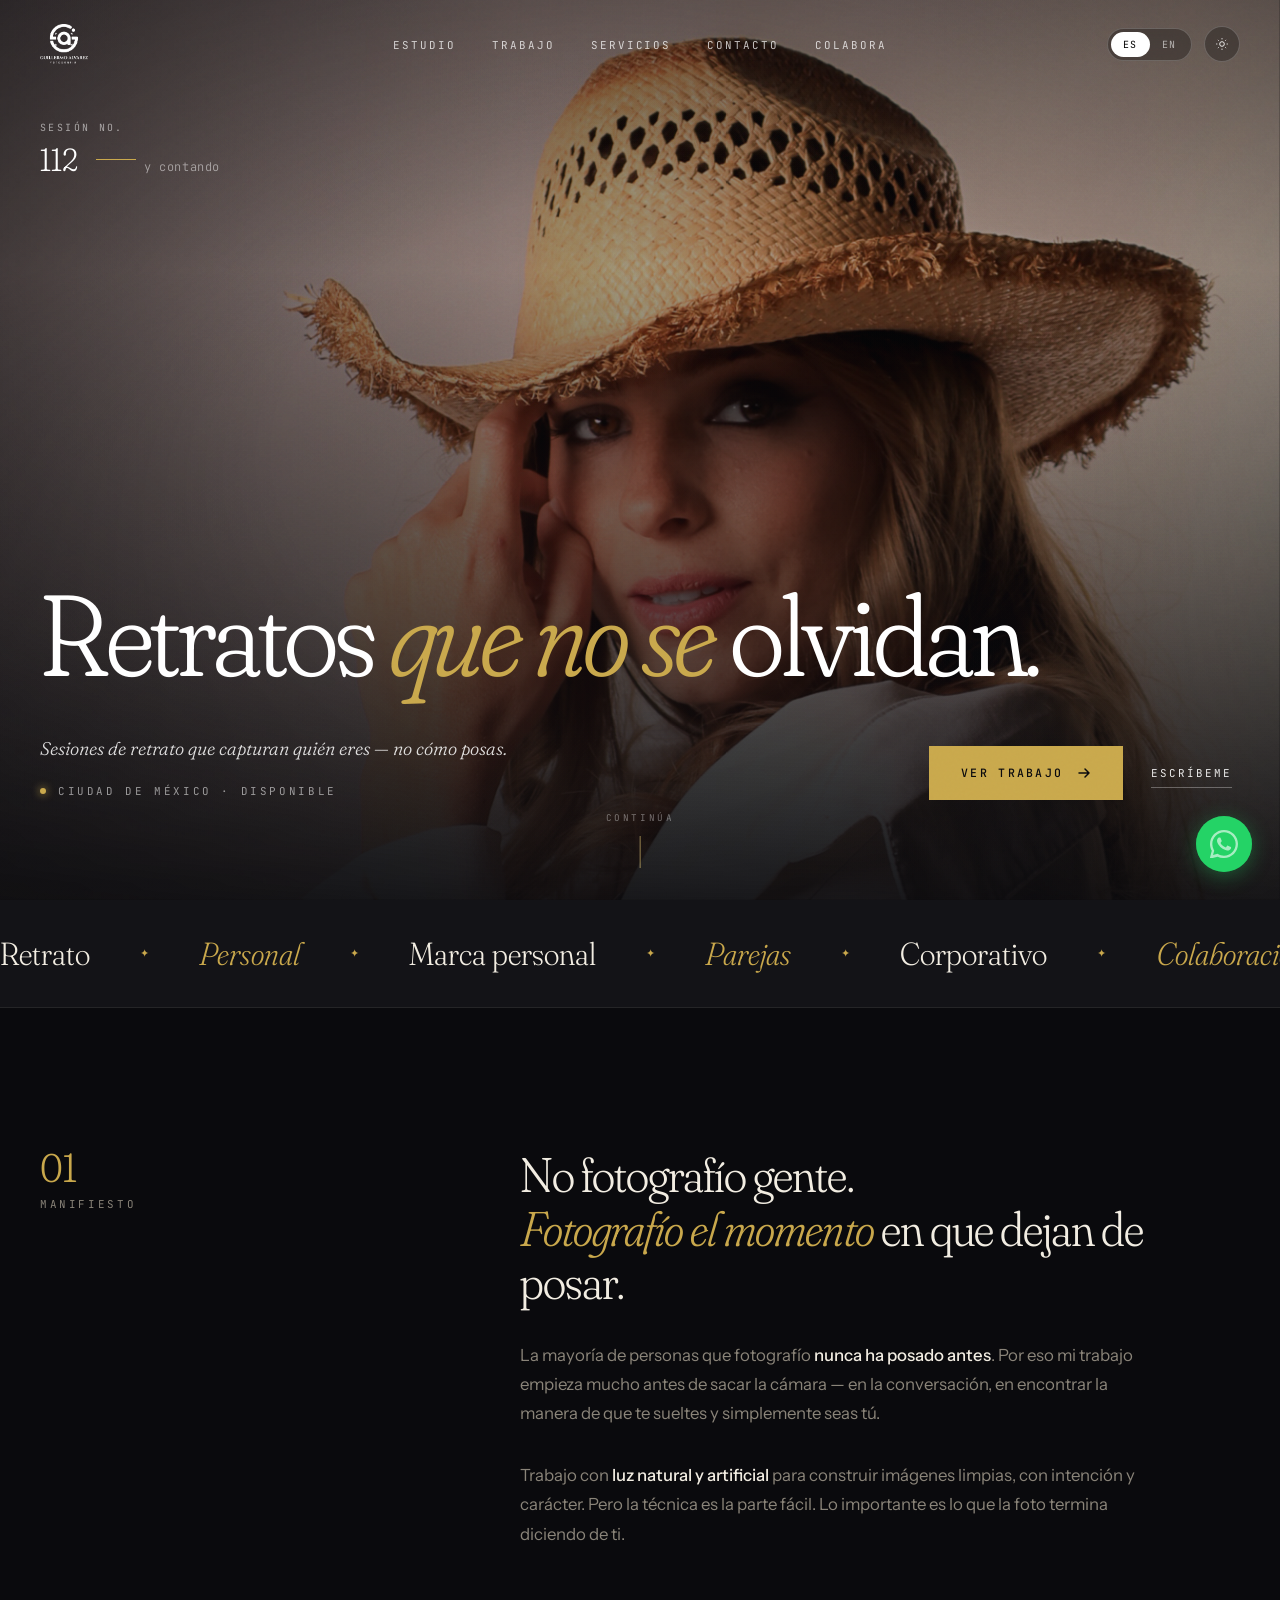
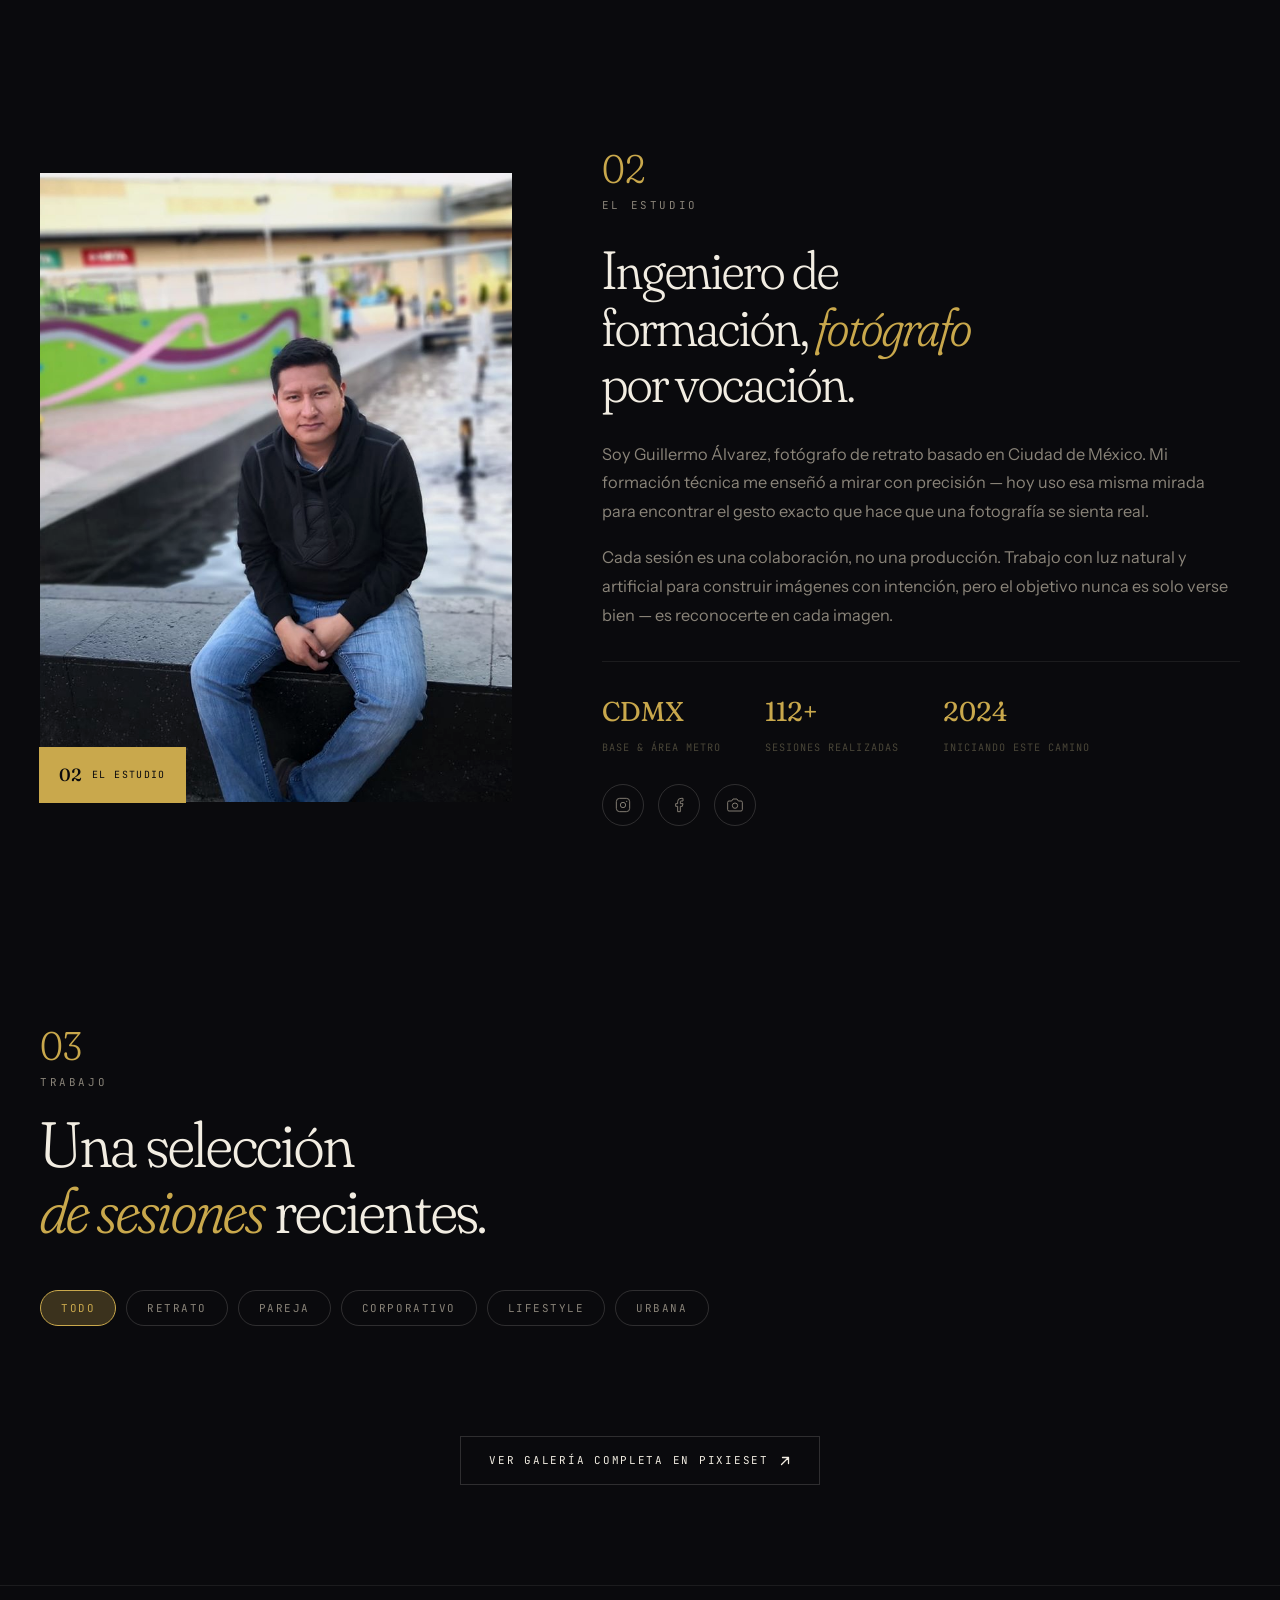
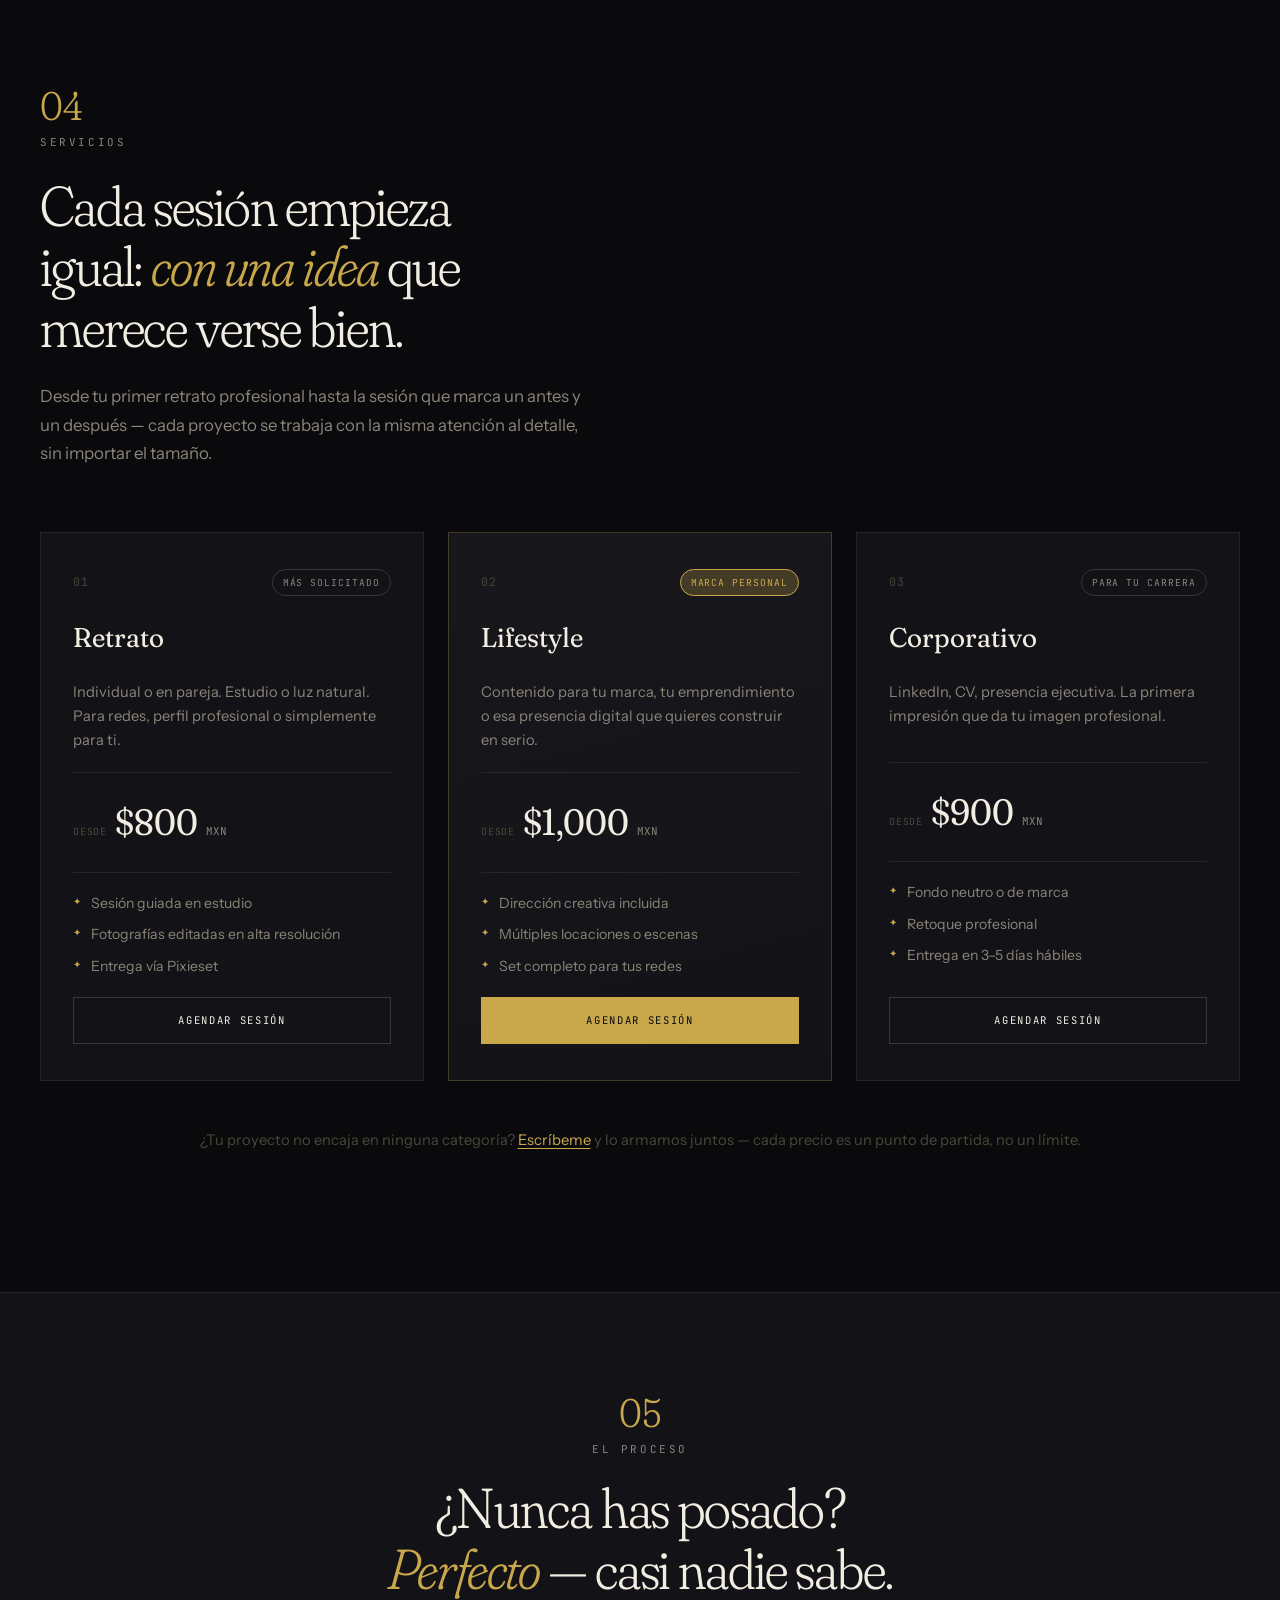
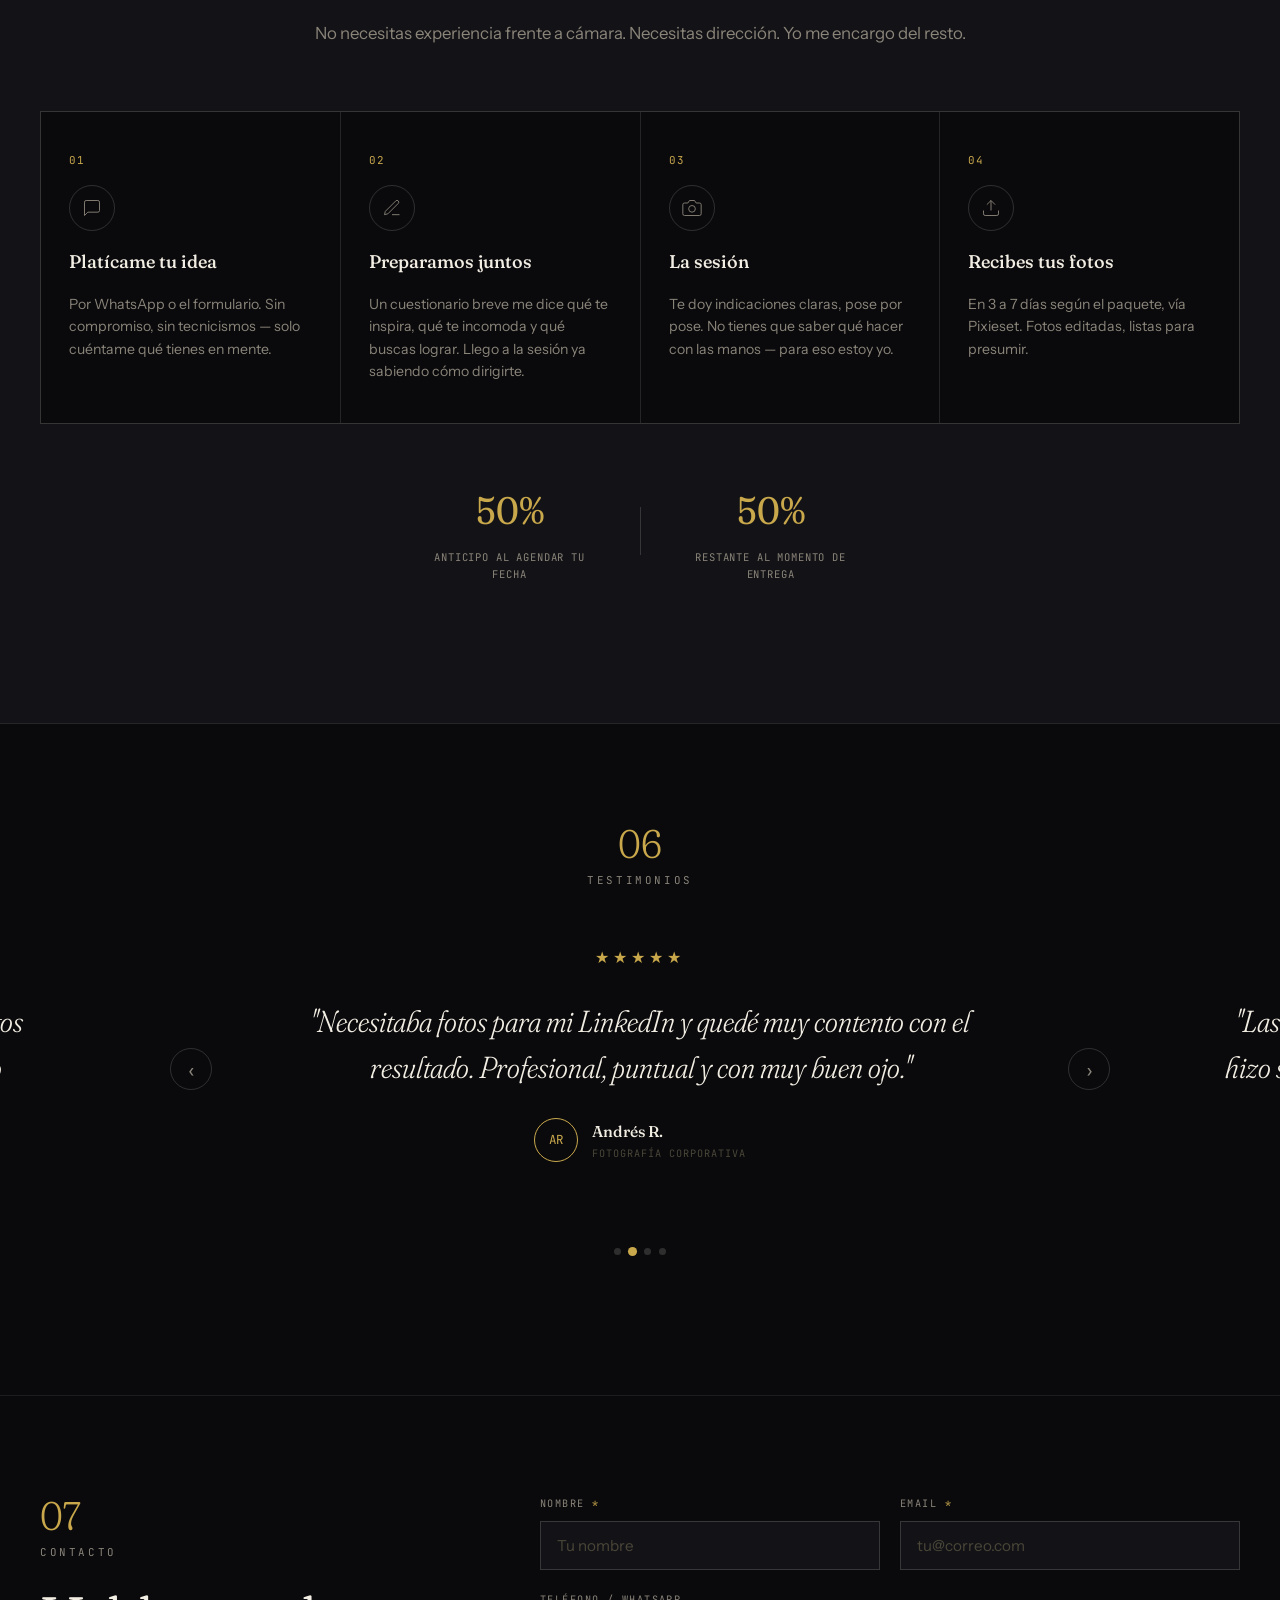
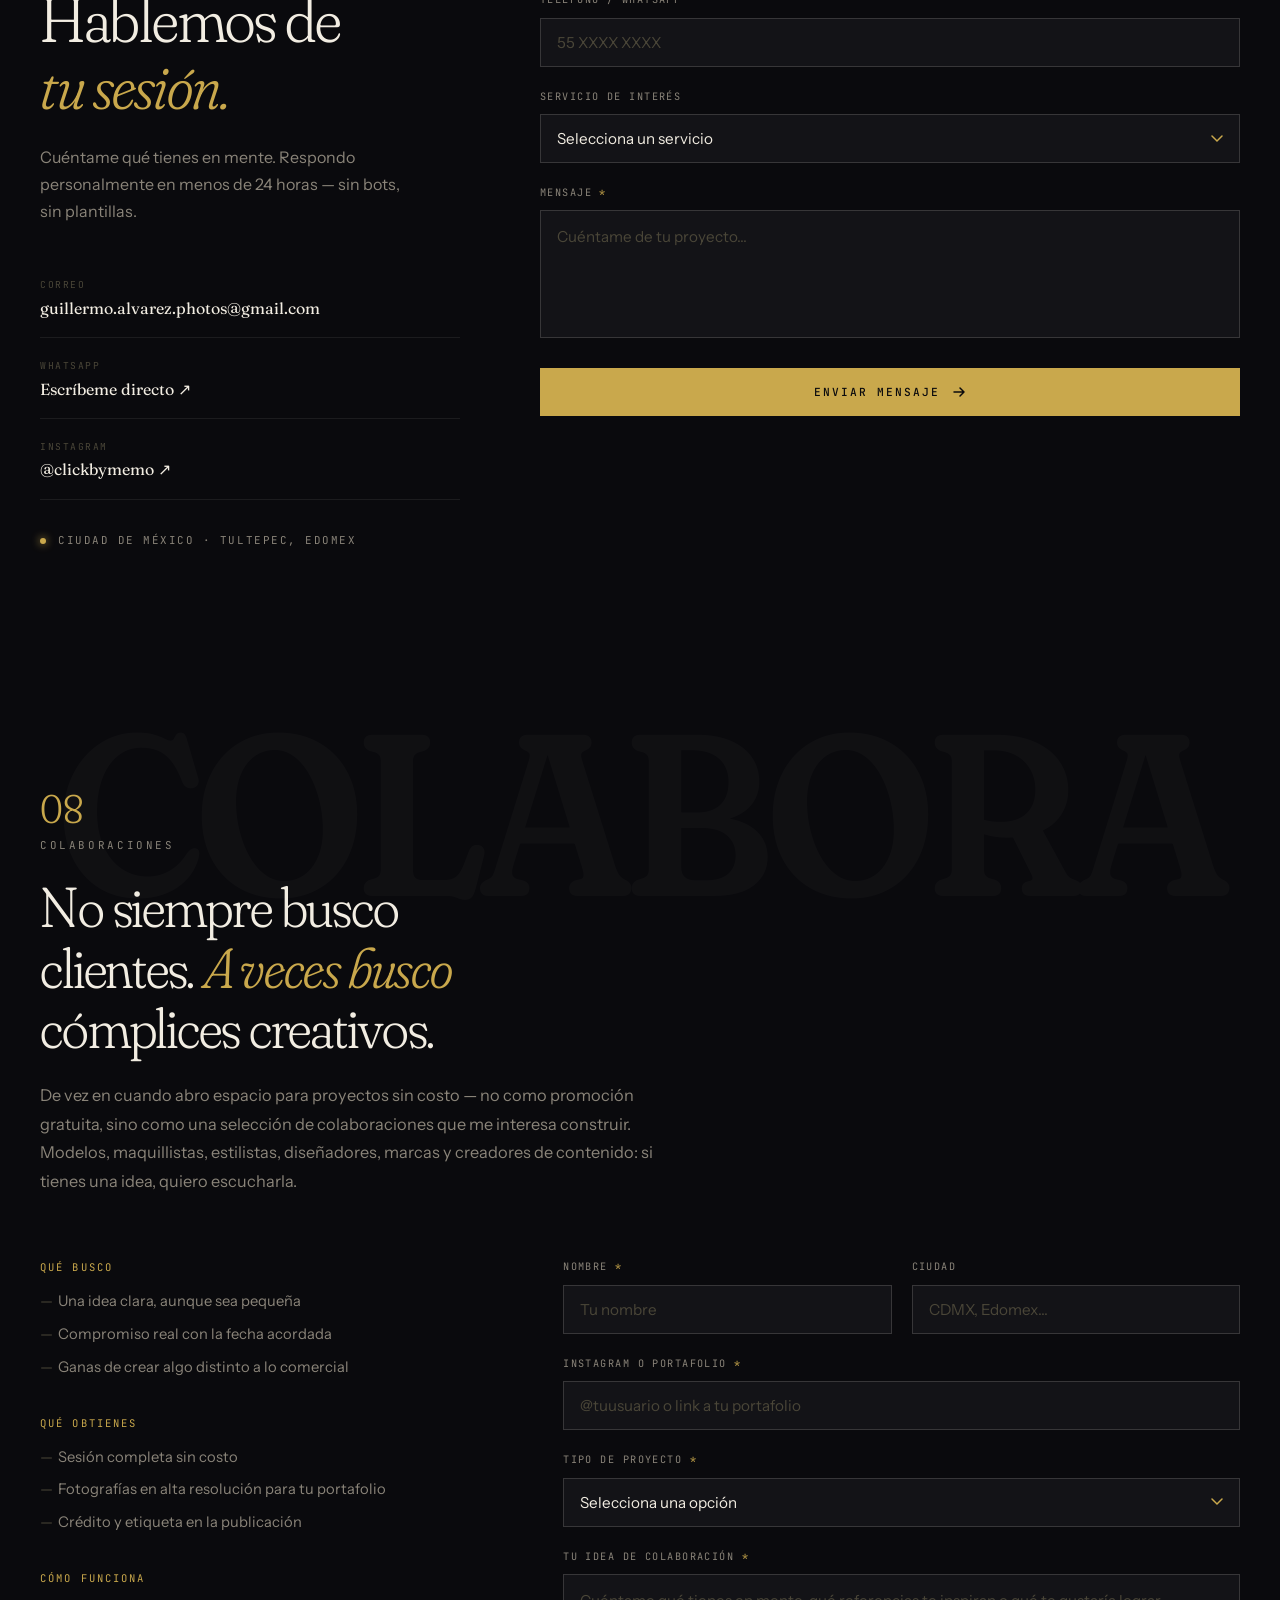
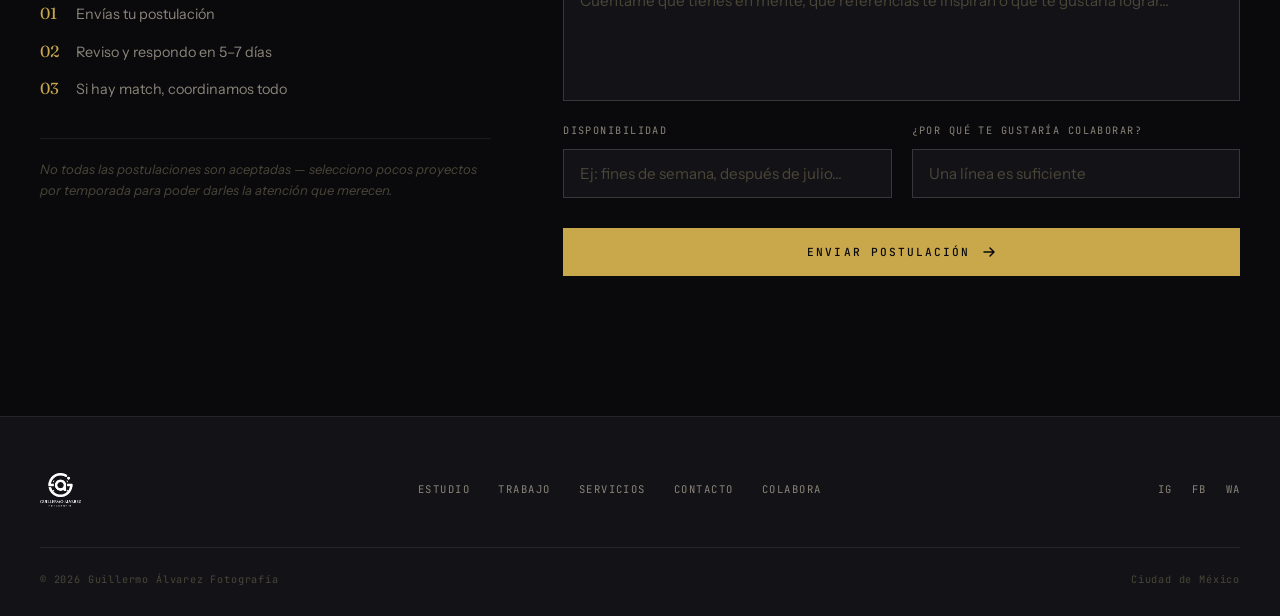
==== commit ee3a98a2: "Se agrega icono" ====
--- a/index.html
+++ b/index.html
@@ -20,7 +20,7 @@
   <meta name="twitter:description" content="Sesiones de retrato en CDMX que capturan quién eres, no cómo posas." />
   <meta name="twitter:image" content="https://guillermoworks.com/image/hero/camila-6.jpg" />
 
-  <link rel="icon" href="image/icons/favicon.ico">
+  <link rel="icon" href="image/icons/icono.ico">
 
   <link rel="preconnect" href="https://fonts.googleapis.com">
   <link rel="preconnect" href="https://fonts.gstatic.com" crossorigin>
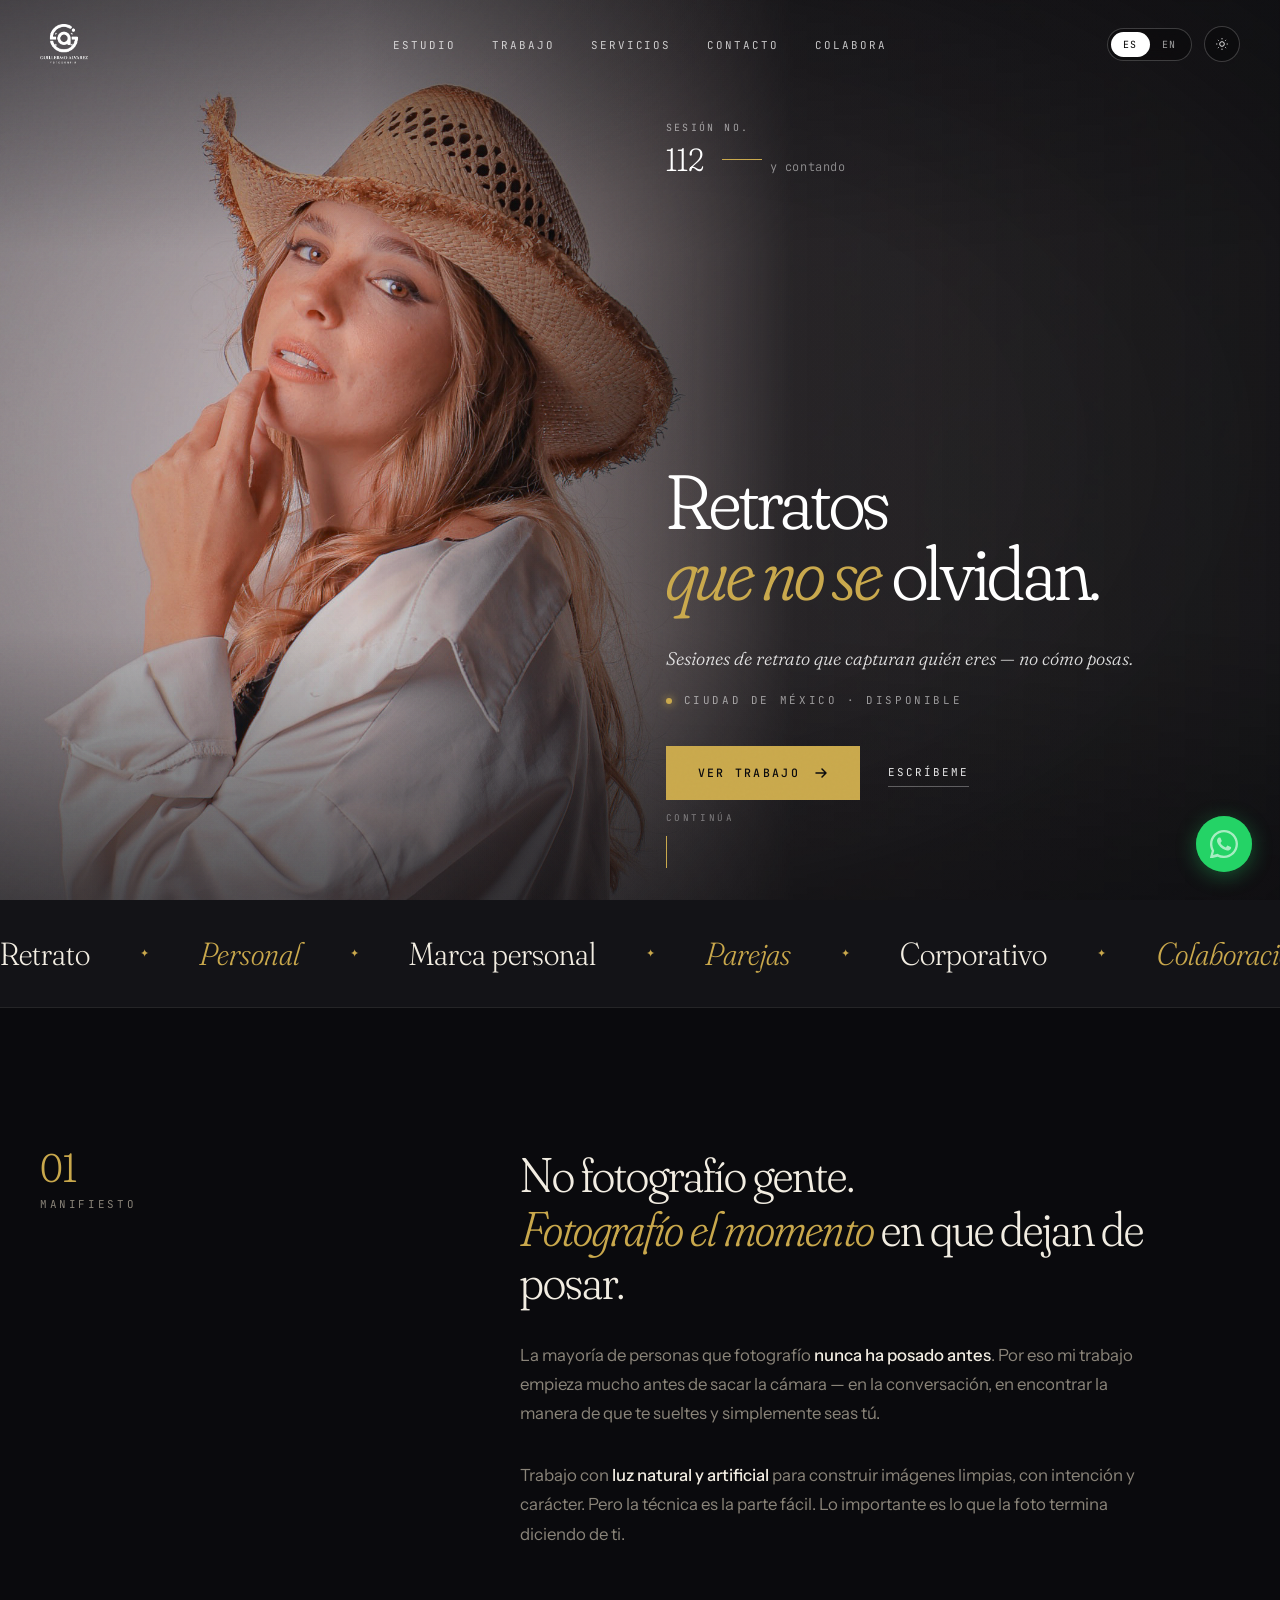
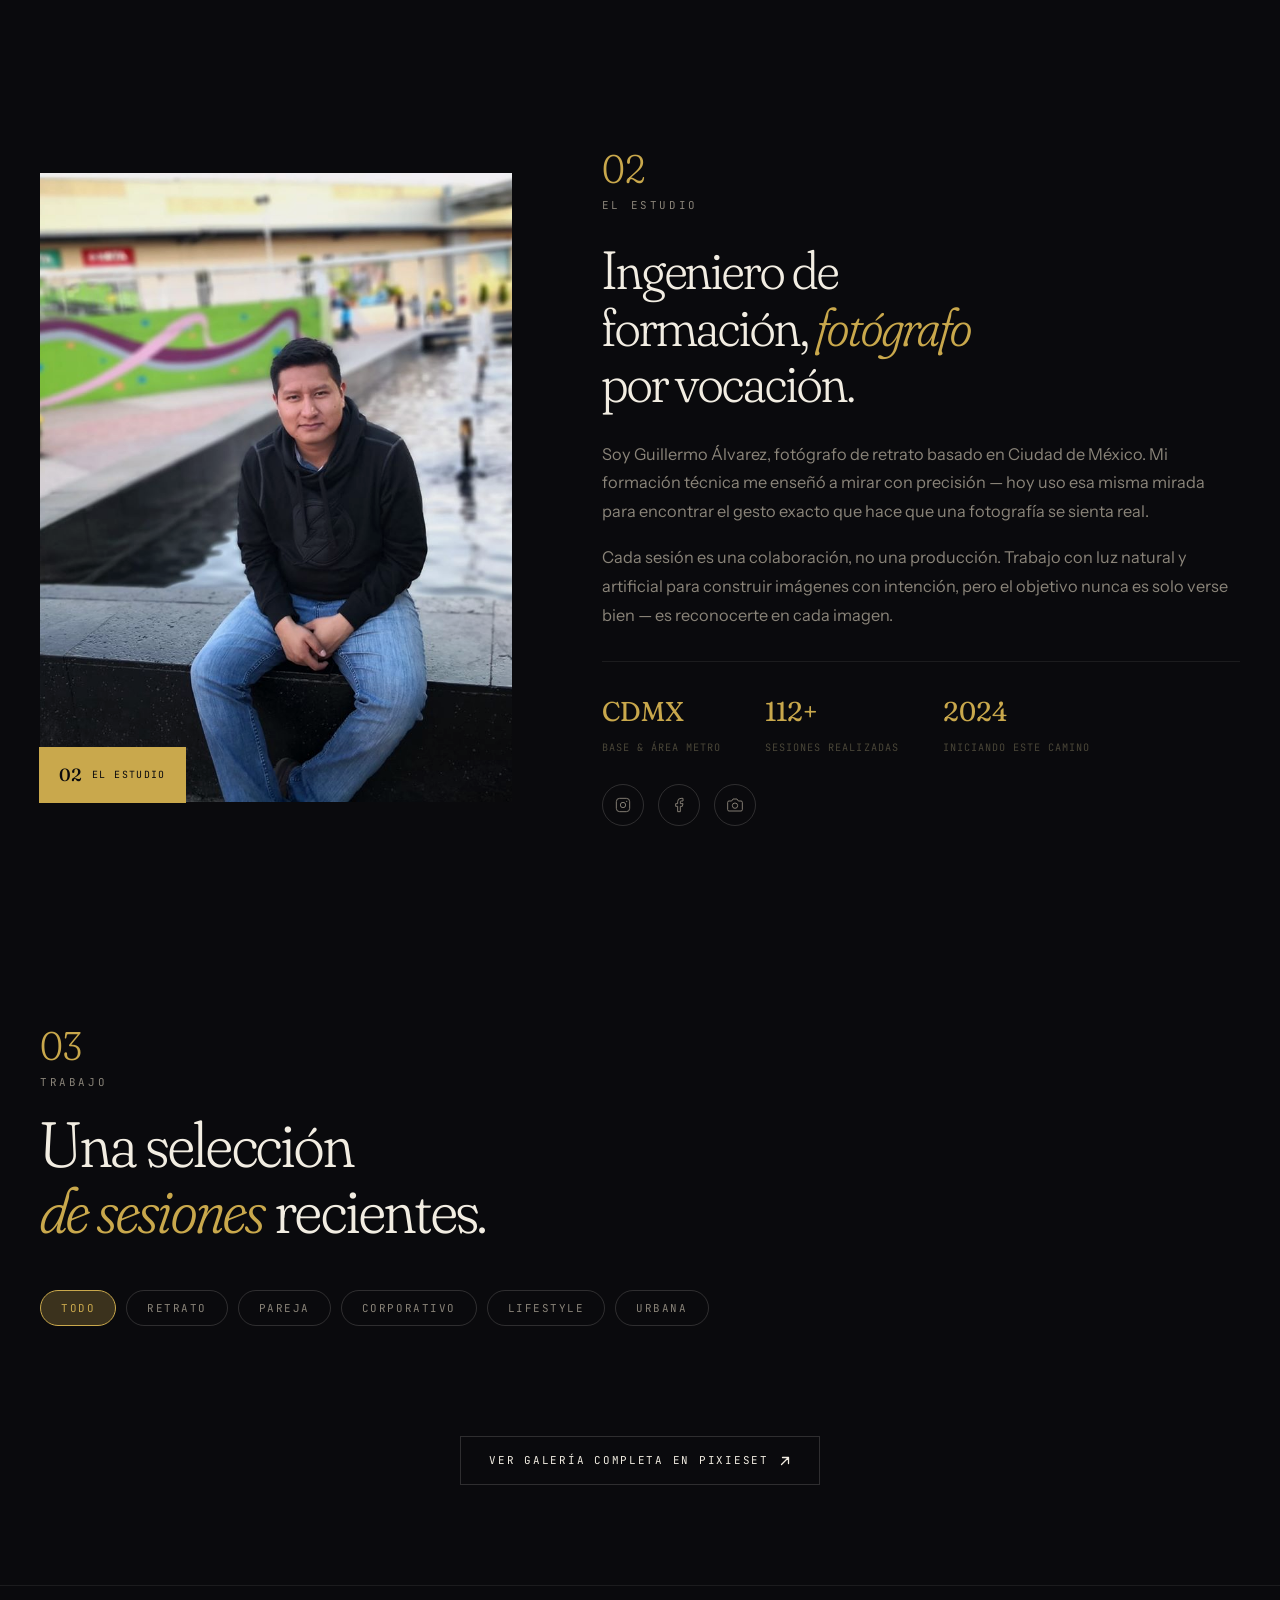
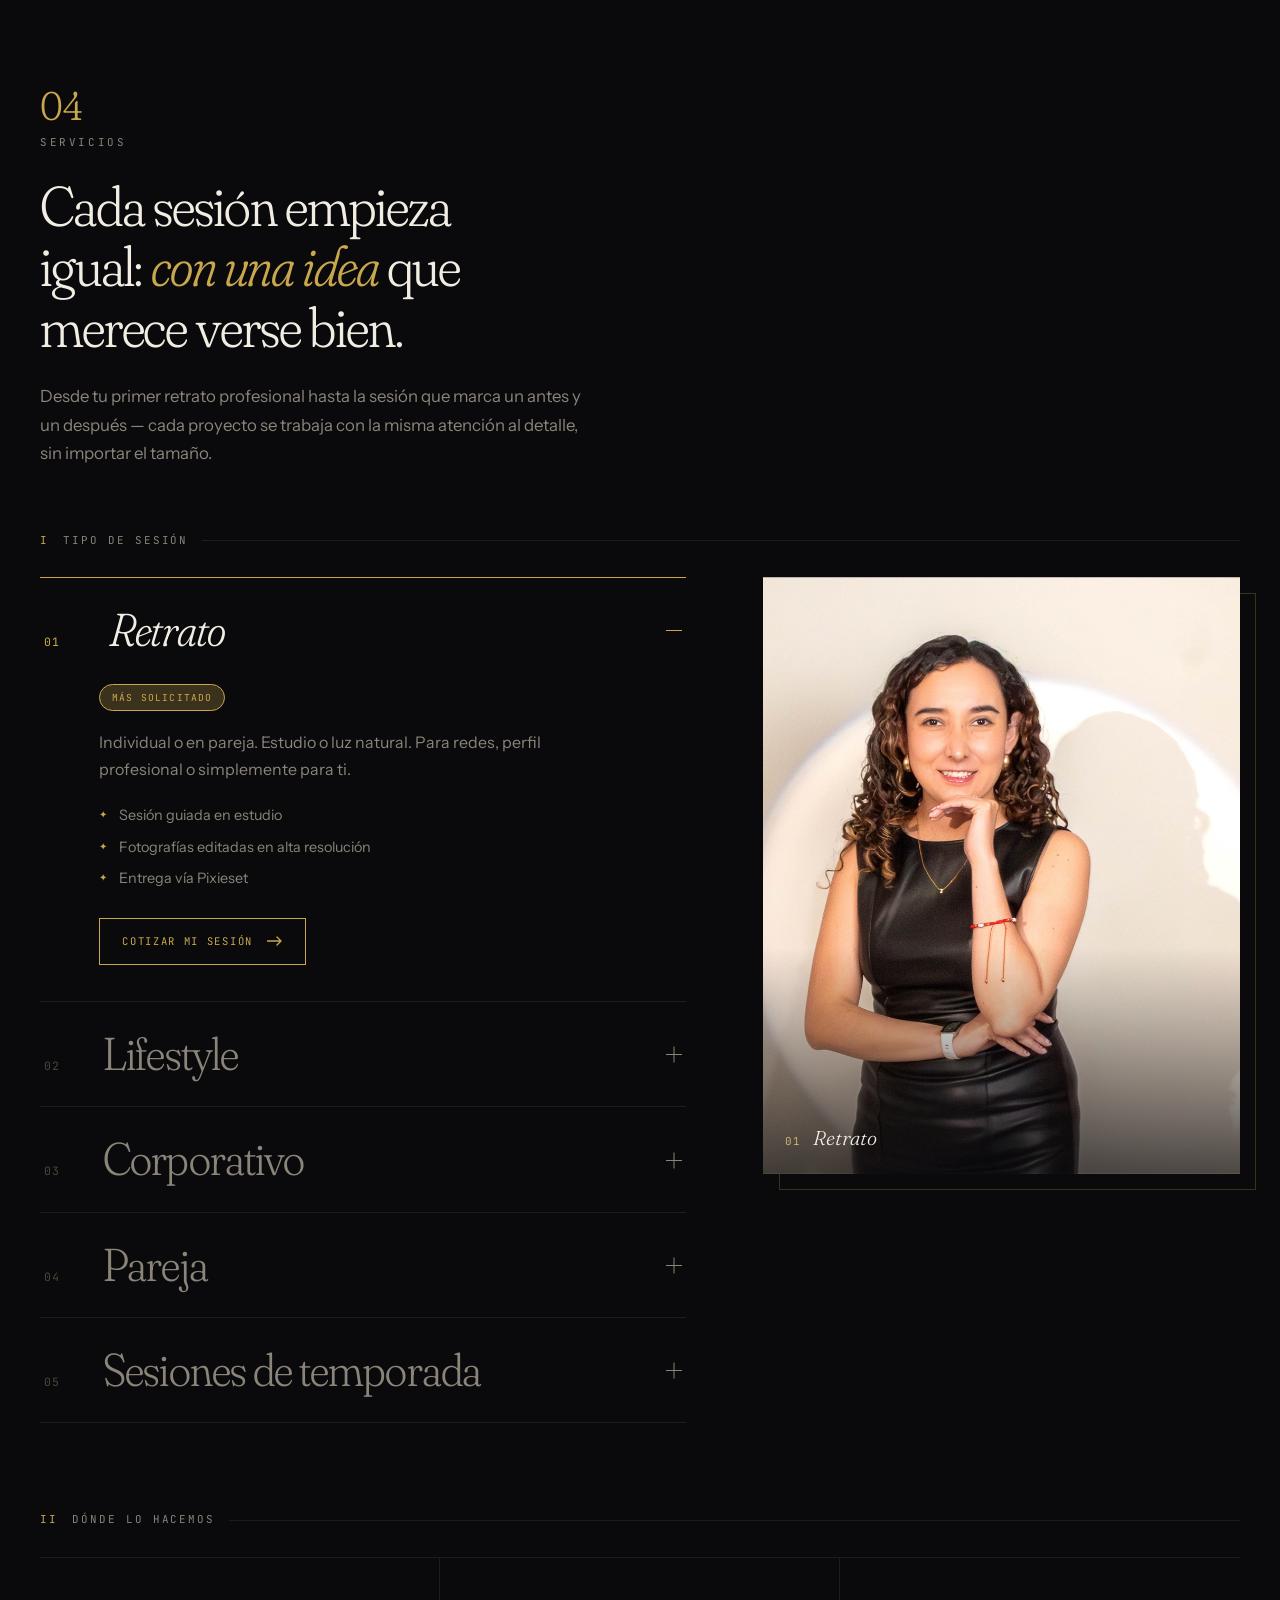
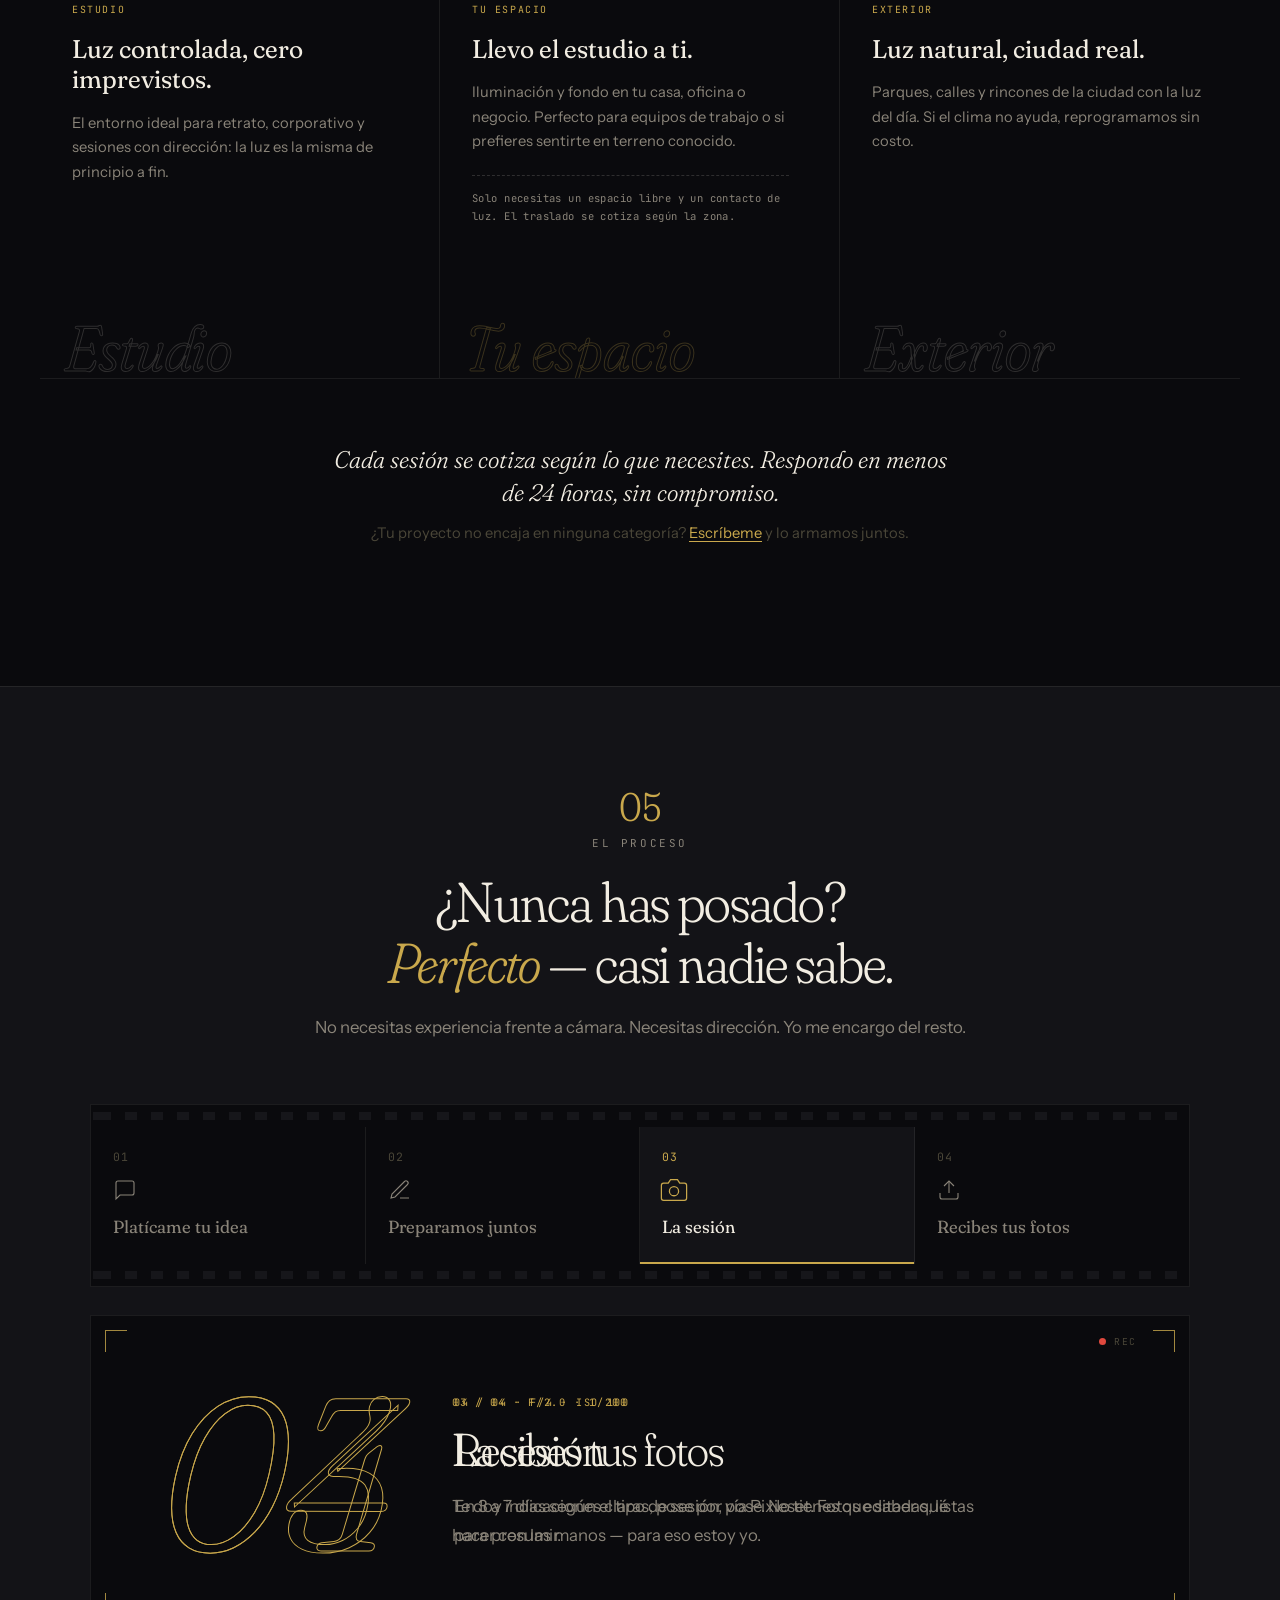
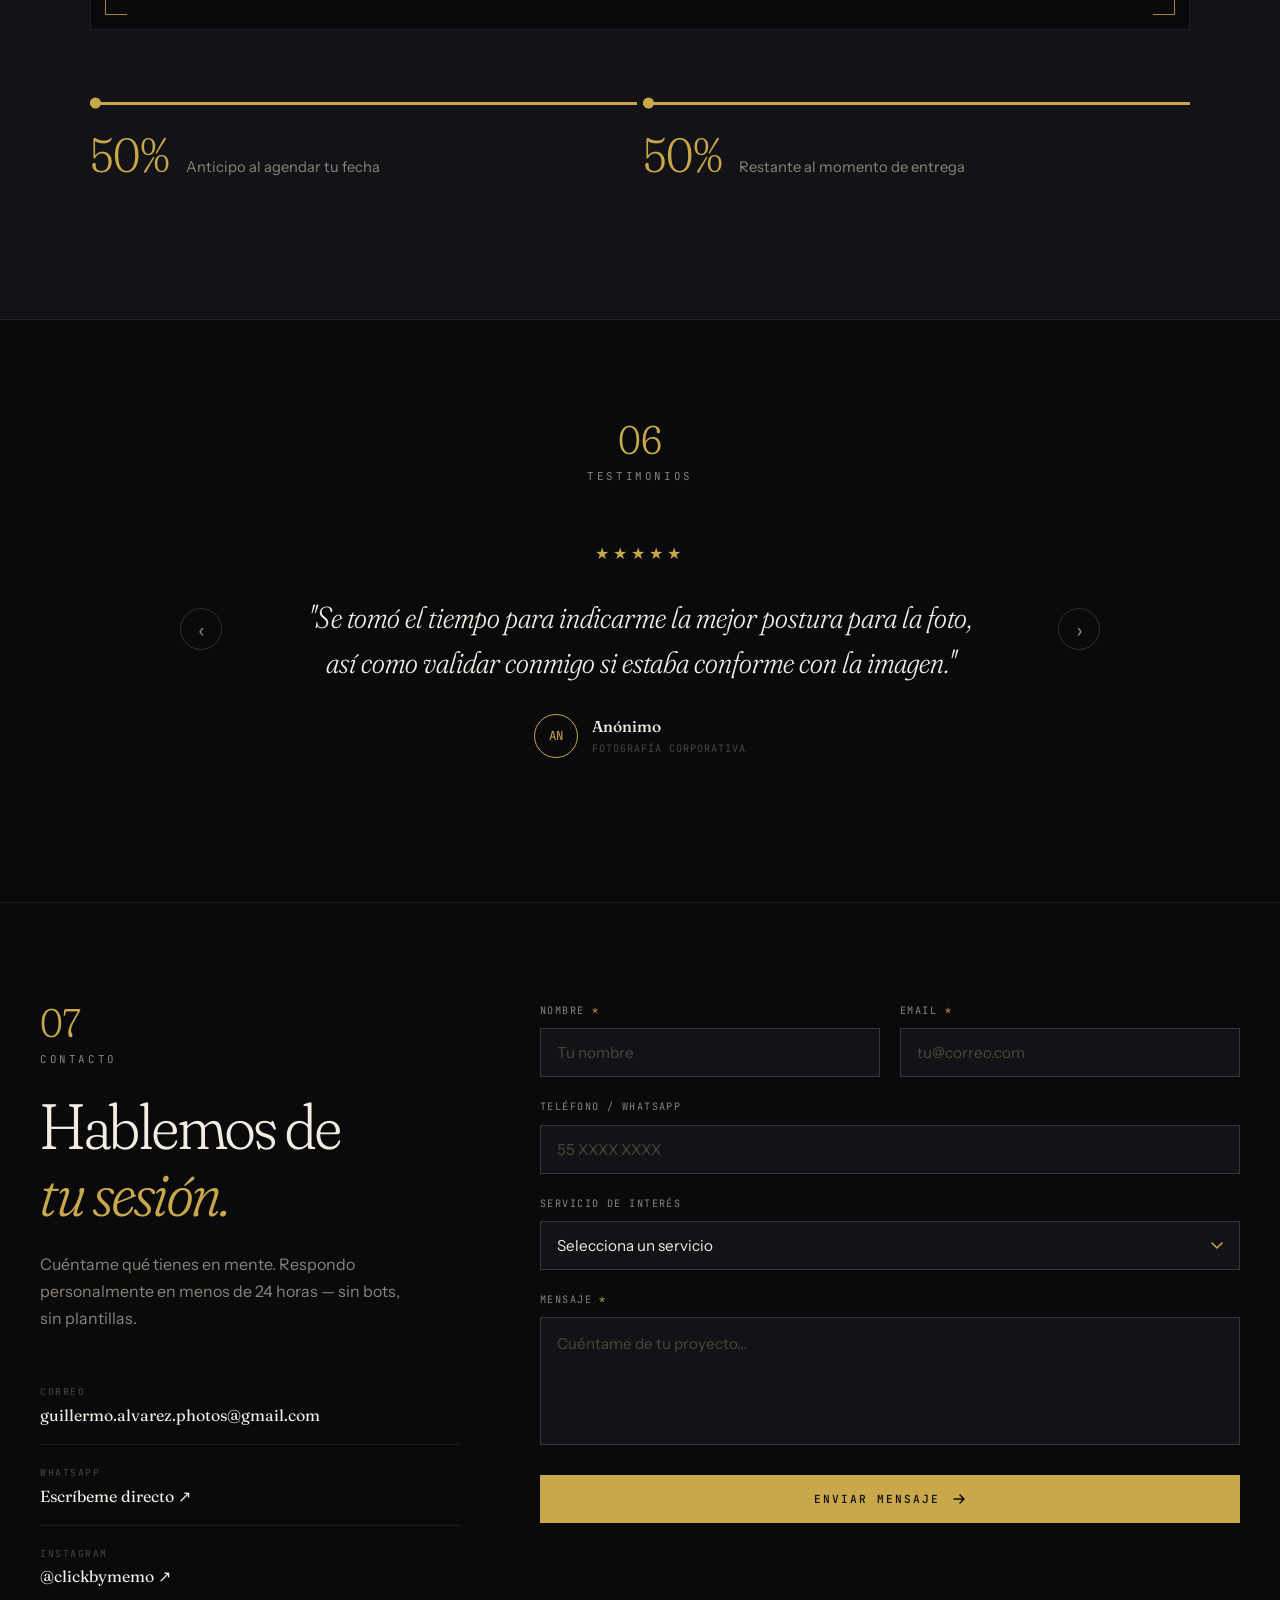
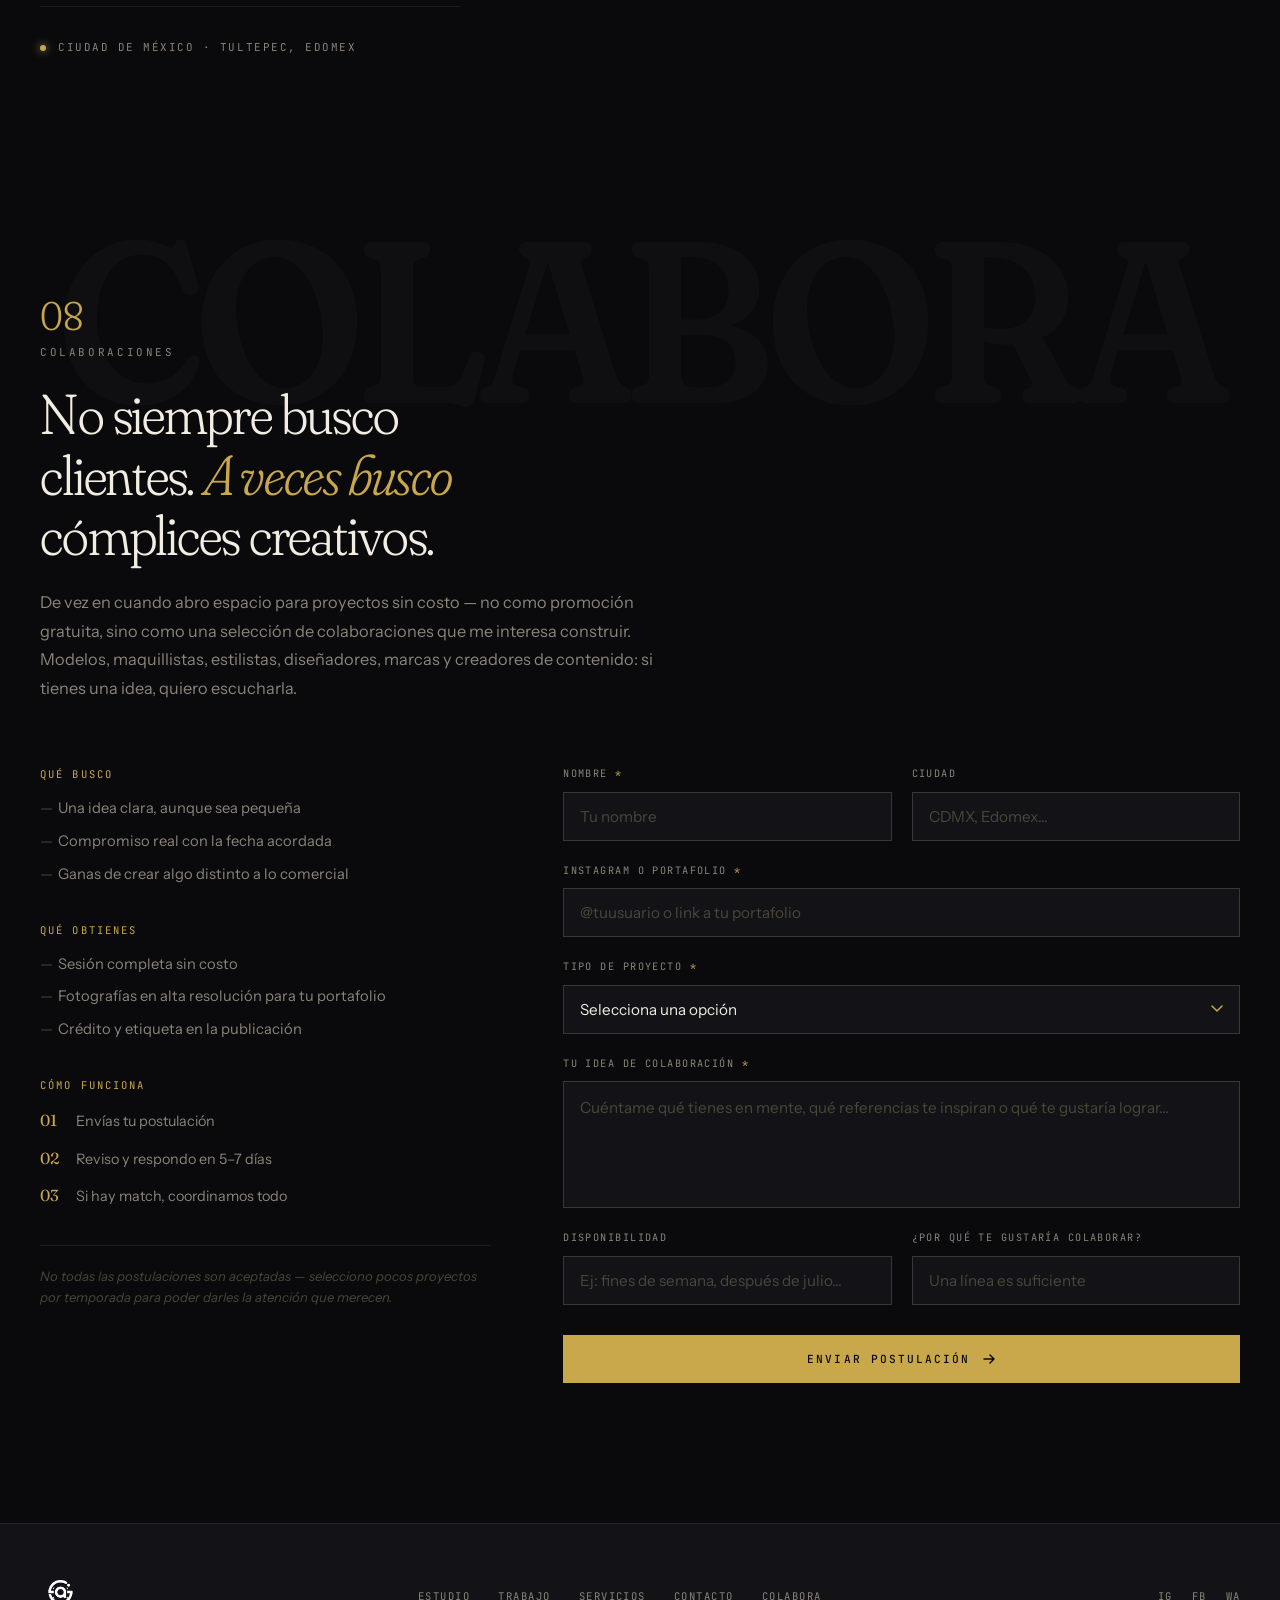
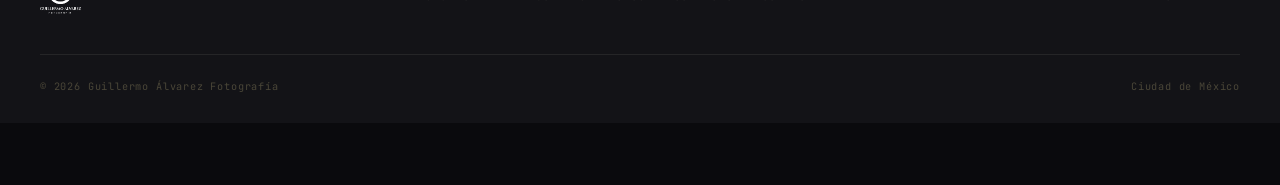
==== commit ff631031: "Nueva version" ====
--- a/index.html
+++ b/index.html
@@ -324,75 +324,188 @@
     </p>
   </div>
 
-  <div class="servicios__grid">
-
-    <div class="plan reveal">
-      <div class="plan__top">
-        <span class="plan__num">01</span>
-        <span class="plan__badge" data-i18n="servicios.badge1">Más solicitado</span>
-      </div>
-      <h3 class="plan__name" data-i18n="servicios.plan1Name">Retrato</h3>
-      <p class="plan__desc" data-i18n="servicios.plan1Desc">Individual o en pareja. Estudio o luz natural. Para redes, perfil profesional o simplemente para ti.</p>
-      <div class="plan__price">
-        <span class="plan__price-from" data-i18n="servicios.desde">Desde</span>
-        <span class="plan__price-num">$800</span>
-        <span class="plan__price-cur">MXN</span>
-      </div>
-      <ul class="plan__list">
-        <li data-i18n="servicios.plan1Item1">Sesión guiada en estudio</li>
-        <li data-i18n="servicios.plan1Item2">Fotografías editadas en alta resolución</li>
-        <li data-i18n="servicios.plan1Item3">Entrega vía Pixieset</li>
-      </ul>
-      <a href="#contacto" class="plan__cta" data-i18n="servicios.agendar">Agendar sesión</a>
-    </div>
-
-    <div class="plan plan--featured reveal">
-      <div class="plan__top">
-        <span class="plan__num">02</span>
-        <span class="plan__badge plan__badge--gold" data-i18n="servicios.badge2">Marca personal</span>
-      </div>
-      <h3 class="plan__name" data-i18n="servicios.plan2Name">Lifestyle</h3>
-      <p class="plan__desc" data-i18n="servicios.plan2Desc">Contenido para tu marca, tu emprendimiento o esa presencia digital que quieres construir en serio.</p>
-      <div class="plan__price">
-        <span class="plan__price-from" data-i18n="servicios.desde">Desde</span>
-        <span class="plan__price-num">$1,000</span>
-        <span class="plan__price-cur">MXN</span>
-      </div>
-      <ul class="plan__list">
-        <li data-i18n="servicios.plan2Item1">Dirección creativa incluida</li>
-        <li data-i18n="servicios.plan2Item2">Múltiples locaciones o escenas</li>
-        <li data-i18n="servicios.plan2Item3">Set completo para tus redes</li>
-      </ul>
-      <a href="#contacto" class="plan__cta plan__cta--gold" data-i18n="servicios.agendar">Agendar sesión</a>
-    </div>
-
-    <div class="plan reveal">
-      <div class="plan__top">
-        <span class="plan__num">03</span>
-        <span class="plan__badge" data-i18n="servicios.badge3">Para tu carrera</span>
-      </div>
-      <h3 class="plan__name" data-i18n="servicios.plan3Name">Corporativo</h3>
-      <p class="plan__desc" data-i18n="servicios.plan3Desc">LinkedIn, CV, presencia ejecutiva. La primera impresión que da tu imagen profesional.</p>
-      <div class="plan__price">
-        <span class="plan__price-from" data-i18n="servicios.desde">Desde</span>
-        <span class="plan__price-num">$900</span>
-        <span class="plan__price-cur">MXN</span>
-      </div>
-      <ul class="plan__list">
-        <li data-i18n="servicios.plan3Item1">Fondo neutro o de marca</li>
-        <li data-i18n="servicios.plan3Item2">Retoque profesional</li>
-        <li data-i18n="servicios.plan3Item3">Entrega en 3–5 días hábiles</li>
-      </ul>
-      <a href="#contacto" class="plan__cta" data-i18n="servicios.agendar">Agendar sesión</a>
-    </div>
-
-  </div>
-
-  <p class="servicios__note reveal">
-    <span data-i18n="servicios.notePre">¿Tu proyecto no encaja en ninguna categoría?</span>
-    <a href="#contacto" data-i18n="servicios.noteLink">Escríbeme</a>
-    <span data-i18n="servicios.notePost">y lo armamos juntos — cada precio es un punto de partida, no un límite.</span>
+  <!-- ── I · Tipo de sesión: índice editorial + foto ── -->
+  <p class="servicios__block-label reveal">
+    <span class="servicios__block-num">I</span>
+    <span data-i18n="servicios.labelTipo">Tipo de sesión</span>
   </p>
+
+  <div class="svc" id="svc">
+    <div class="svc__list-wrap">
+      <article class="svc__item reveal" data-index="0">
+        <h3 class="svc__head">
+          <button type="button" class="svc__trigger" id="svc-t1" aria-expanded="false" aria-controls="svc-p1">
+            <span class="svc__num">01</span>
+            <span class="svc__name" data-i18n="servicios.plan1Name">Retrato</span>
+            <span class="svc__plus" aria-hidden="true"></span>
+          </button>
+        </h3>
+        <div class="svc__body" id="svc-p1" role="region" aria-labelledby="svc-t1">
+          <div class="svc__inner">
+            <img class="svc__thumb" src="image/portafolio/retrato/retrato45.jpg" alt="" loading="lazy" decoding="async" />
+            <span class="svc__badge" data-i18n="servicios.badge1">Más solicitado</span>
+            <p class="svc__desc" data-i18n="servicios.plan1Desc">Individual o en pareja. Estudio o luz natural. Para redes, perfil profesional o simplemente para ti.</p>
+            <ul class="svc__list">
+            <li data-i18n="servicios.plan1Item1">Sesión guiada en estudio</li>
+            <li data-i18n="servicios.plan1Item2">Fotografías editadas en alta resolución</li>
+            <li data-i18n="servicios.plan1Item3">Entrega vía Pixieset</li>
+            </ul>
+            <a href="#contacto" class="svc__cta" data-servicio="retrato"><span data-i18n="servicios.cotizar">Cotizar mi sesión</span><svg width="16" height="10" viewBox="0 0 16 10" fill="none" aria-hidden="true"><path d="M0 5h14M10 1l4 4-4 4" stroke="currentColor" stroke-width="1.3" stroke-linecap="round" stroke-linejoin="round"/></svg></a>
+          </div>
+        </div>
+      </article>
+      <article class="svc__item reveal" data-index="1">
+        <h3 class="svc__head">
+          <button type="button" class="svc__trigger" id="svc-t2" aria-expanded="false" aria-controls="svc-p2">
+            <span class="svc__num">02</span>
+            <span class="svc__name" data-i18n="servicios.plan2Name">Lifestyle</span>
+            <span class="svc__plus" aria-hidden="true"></span>
+          </button>
+        </h3>
+        <div class="svc__body" id="svc-p2" role="region" aria-labelledby="svc-t2">
+          <div class="svc__inner">
+            <img class="svc__thumb" src="image/portafolio/lifestyle/lifestyle4.jpg" alt="" loading="lazy" decoding="async" />
+            <span class="svc__badge" data-i18n="servicios.badge2">Marca personal</span>
+            <p class="svc__desc" data-i18n="servicios.plan2Desc">Contenido para tu marca, tu emprendimiento o esa presencia digital que quieres construir en serio.</p>
+            <ul class="svc__list">
+            <li data-i18n="servicios.plan2Item1">Dirección creativa incluida</li>
+            <li data-i18n="servicios.plan2Item2">Múltiples locaciones o escenas</li>
+            <li data-i18n="servicios.plan2Item3">Set completo para tus redes</li>
+            </ul>
+            <a href="#contacto" class="svc__cta" data-servicio="lifestyle"><span data-i18n="servicios.cotizar">Cotizar mi sesión</span><svg width="16" height="10" viewBox="0 0 16 10" fill="none" aria-hidden="true"><path d="M0 5h14M10 1l4 4-4 4" stroke="currentColor" stroke-width="1.3" stroke-linecap="round" stroke-linejoin="round"/></svg></a>
+          </div>
+        </div>
+      </article>
+      <article class="svc__item reveal" data-index="2">
+        <h3 class="svc__head">
+          <button type="button" class="svc__trigger" id="svc-t3" aria-expanded="false" aria-controls="svc-p3">
+            <span class="svc__num">03</span>
+            <span class="svc__name" data-i18n="servicios.plan3Name">Corporativo</span>
+            <span class="svc__plus" aria-hidden="true"></span>
+          </button>
+        </h3>
+        <div class="svc__body" id="svc-p3" role="region" aria-labelledby="svc-t3">
+          <div class="svc__inner">
+            <img class="svc__thumb" src="image/portafolio/corporativo/corpo3.jpg" alt="" loading="lazy" decoding="async" />
+            <span class="svc__badge" data-i18n="servicios.badge3">Para tu carrera</span>
+            <p class="svc__desc" data-i18n="servicios.plan3Desc">LinkedIn, CV, presencia ejecutiva. La primera impresión que da tu imagen profesional.</p>
+            <ul class="svc__list">
+            <li data-i18n="servicios.plan3Item1">Fondo neutro o de marca</li>
+            <li data-i18n="servicios.plan3Item2">Retoque profesional</li>
+            <li data-i18n="servicios.plan3Item3">Entrega en 3–5 días hábiles</li>
+            </ul>
+            <a href="#contacto" class="svc__cta" data-servicio="corporativo"><span data-i18n="servicios.cotizar">Cotizar mi sesión</span><svg width="16" height="10" viewBox="0 0 16 10" fill="none" aria-hidden="true"><path d="M0 5h14M10 1l4 4-4 4" stroke="currentColor" stroke-width="1.3" stroke-linecap="round" stroke-linejoin="round"/></svg></a>
+          </div>
+        </div>
+      </article>
+      <article class="svc__item reveal" data-index="3">
+        <h3 class="svc__head">
+          <button type="button" class="svc__trigger" id="svc-t4" aria-expanded="false" aria-controls="svc-p4">
+            <span class="svc__num">04</span>
+            <span class="svc__name" data-i18n="servicios.plan4Name">Pareja</span>
+            <span class="svc__plus" aria-hidden="true"></span>
+          </button>
+        </h3>
+        <div class="svc__body" id="svc-p4" role="region" aria-labelledby="svc-t4">
+          <div class="svc__inner">
+            <img class="svc__thumb" src="image/portafolio/pareja/pareja7.jpg" alt="" loading="lazy" decoding="async" />
+            <span class="svc__badge" data-i18n="servicios.badge4">Para dos</span>
+            <p class="svc__desc" data-i18n="servicios.plan4Desc">Aniversarios, compromisos o simplemente un recuerdo de ustedes dos, sin poses forzadas.</p>
+            <ul class="svc__list">
+            <li data-i18n="servicios.plan4Item1">Dirección guiada, pose por pose</li>
+            <li data-i18n="servicios.plan4Item2">Estudio o exterior, como prefieran</li>
+            <li data-i18n="servicios.plan4Item3">Entrega vía Pixieset</li>
+            </ul>
+            <a href="#contacto" class="svc__cta" data-servicio="pareja"><span data-i18n="servicios.cotizar">Cotizar mi sesión</span><svg width="16" height="10" viewBox="0 0 16 10" fill="none" aria-hidden="true"><path d="M0 5h14M10 1l4 4-4 4" stroke="currentColor" stroke-width="1.3" stroke-linecap="round" stroke-linejoin="round"/></svg></a>
+          </div>
+        </div>
+      </article>
+      <article class="svc__item reveal" data-index="4">
+        <h3 class="svc__head">
+          <button type="button" class="svc__trigger" id="svc-t5" aria-expanded="false" aria-controls="svc-p5">
+            <span class="svc__num">05</span>
+            <span class="svc__name" data-i18n="servicios.plan5Name">Sesiones de temporada</span>
+            <span class="svc__plus" aria-hidden="true"></span>
+          </button>
+        </h3>
+        <div class="svc__body" id="svc-p5" role="region" aria-labelledby="svc-t5">
+          <div class="svc__inner">
+            <img class="svc__thumb" src="image/portafolio/retrato/retrato43.jpg" alt="" loading="lazy" decoding="async" />
+            <span class="svc__badge" data-i18n="servicios.badge5">Cupo limitado</span>
+            <p class="svc__desc" data-i18n="servicios.plan5Desc">Navidad, cumpleaños y fechas especiales. Una sesión de retrato con temática — no una cobertura de fiesta.</p>
+            <ul class="svc__list">
+            <li data-i18n="servicios.plan5Item1">Ambientación y dirección incluidas</li>
+            <li data-i18n="servicios.plan5Item2">Fotografías editadas en alta resolución</li>
+            <li data-i18n="servicios.plan5Item3">Fechas y cupo limitados por temporada</li>
+            </ul>
+            <a href="#contacto" class="svc__cta" data-servicio="temporada"><span data-i18n="servicios.cotizar">Cotizar mi sesión</span><svg width="16" height="10" viewBox="0 0 16 10" fill="none" aria-hidden="true"><path d="M0 5h14M10 1l4 4-4 4" stroke="currentColor" stroke-width="1.3" stroke-linecap="round" stroke-linejoin="round"/></svg></a>
+          </div>
+        </div>
+      </article>
+    </div>
+
+    <aside class="svc__stage" aria-hidden="true">
+      <div class="svc__frame">
+        <figure class="svc__fig" data-index="0">
+          <img src="image/portafolio/retrato/retrato45.jpg" alt="" loading="eager" decoding="async" />
+          <figcaption><span class="svc__fig-num">01</span><span data-i18n="servicios.plan1Name">Retrato</span></figcaption>
+        </figure>
+        <figure class="svc__fig" data-index="1">
+          <img src="image/portafolio/lifestyle/lifestyle4.jpg" alt="" loading="lazy" decoding="async" />
+          <figcaption><span class="svc__fig-num">02</span><span data-i18n="servicios.plan2Name">Lifestyle</span></figcaption>
+        </figure>
+        <figure class="svc__fig" data-index="2">
+          <img src="image/portafolio/corporativo/corpo3.jpg" alt="" loading="lazy" decoding="async" />
+          <figcaption><span class="svc__fig-num">03</span><span data-i18n="servicios.plan3Name">Corporativo</span></figcaption>
+        </figure>
+        <figure class="svc__fig" data-index="3">
+          <img src="image/portafolio/pareja/pareja7.jpg" alt="" loading="lazy" decoding="async" />
+          <figcaption><span class="svc__fig-num">04</span><span data-i18n="servicios.plan4Name">Pareja</span></figcaption>
+        </figure>
+        <figure class="svc__fig" data-index="4">
+          <img src="image/portafolio/retrato/retrato43.jpg" alt="" loading="lazy" decoding="async" />
+          <figcaption><span class="svc__fig-num">05</span><span data-i18n="servicios.plan5Name">Sesiones de temporada</span></figcaption>
+        </figure>
+      </div>
+    </aside>
+  </div>
+
+  <!-- ── II · Dónde lo hacemos ── -->
+  <p class="servicios__block-label servicios__block-label--donde reveal">
+    <span class="servicios__block-num">II</span>
+    <span data-i18n="servicios.labelDonde">Dónde lo hacemos</span>
+  </p>
+
+  <div class="donde">
+    <div class="donde__item reveal">
+      <span class="donde__ghost" aria-hidden="true" data-i18n="servicios.dondeTag1">Estudio</span>
+      <span class="donde__tag" data-i18n="servicios.dondeTag1">Estudio</span>
+      <h3 class="donde__name" data-i18n="servicios.donde1Name">Luz controlada, cero imprevistos.</h3>
+      <p class="donde__desc" data-i18n="servicios.donde1Desc">El entorno ideal para retrato, corporativo y sesiones con dirección: la luz es la misma de principio a fin.</p>
+    </div>
+    <div class="donde__item donde__item--featured reveal">
+      <span class="donde__ghost" aria-hidden="true" data-i18n="servicios.dondeTag2">Tu espacio</span>
+      <span class="donde__tag" data-i18n="servicios.dondeTag2">Tu espacio</span>
+      <h3 class="donde__name" data-i18n="servicios.donde2Name">Llevo el estudio a ti.</h3>
+      <p class="donde__desc" data-i18n="servicios.donde2Desc">Iluminación y fondo en tu casa, oficina o negocio. Perfecto para equipos de trabajo o si prefieres sentirte en terreno conocido.</p>
+      <p class="donde__note" data-i18n="servicios.donde2Note">Solo necesitas un espacio libre y un contacto de luz. El traslado se cotiza según la zona.</p>
+    </div>
+    <div class="donde__item reveal">
+      <span class="donde__ghost" aria-hidden="true" data-i18n="servicios.dondeTag3">Exterior</span>
+      <span class="donde__tag" data-i18n="servicios.dondeTag3">Exterior</span>
+      <h3 class="donde__name" data-i18n="servicios.donde3Name">Luz natural, ciudad real.</h3>
+      <p class="donde__desc" data-i18n="servicios.donde3Desc">Parques, calles y rincones de la ciudad con la luz del día. Si el clima no ayuda, reprogramamos sin costo.</p>
+    </div>
+  </div>
+
+  <div class="servicios__note reveal">
+    <p class="servicios__quote" data-i18n="servicios.cotizaNote">Cada sesión se cotiza según lo que necesites. Respondo en menos de 24 horas, sin compromiso.</p>
+    <p>
+      <span data-i18n="servicios.notePre">¿Tu proyecto no encaja en ninguna categoría?</span>
+      <a href="#contacto" data-i18n="servicios.noteLink">Escríbeme</a>
+      <span data-i18n="servicios.notePost">y lo armamos juntos.</span>
+    </p>
+  </div>
 </section>
 
 <!-- ═══════════════════════════════════════════
@@ -413,55 +526,86 @@
     </p>
   </div>
 
-  <div class="proceso__steps">
-
-    <div class="step reveal">
-      <span class="step__num">01</span>
-      <div class="step__icon">
-        <svg viewBox="0 0 24 24" fill="none" stroke="currentColor" stroke-width="1.1"><path d="M21 15a2 2 0 0 1-2 2H7l-4 4V5a2 2 0 0 1 2-2h14a2 2 0 0 1 2 2z"/></svg>
-      </div>
-      <h3 class="step__title" data-i18n="proceso.step1Title">Platícame tu idea</h3>
-      <p class="step__desc" data-i18n="proceso.step1Desc">Por WhatsApp o el formulario. Sin compromiso, sin tecnicismos — solo cuéntame qué tienes en mente.</p>
-    </div>
-
-    <div class="step reveal">
-      <span class="step__num">02</span>
-      <div class="step__icon">
-        <svg viewBox="0 0 24 24" fill="none" stroke="currentColor" stroke-width="1.1"><path d="M12 20h9M16.5 3.5a2.12 2.12 0 0 1 3 3L7 19l-4 1 1-4L16.5 3.5z"/></svg>
-      </div>
-      <h3 class="step__title" data-i18n="proceso.step2Title">Preparamos juntos</h3>
-      <p class="step__desc" data-i18n="proceso.step2Desc">Un cuestionario breve me dice qué te inspira, qué te incomoda y qué buscas lograr. Llego a la sesión ya sabiendo cómo dirigirte.</p>
-    </div>
-
-    <div class="step reveal">
-      <span class="step__num">03</span>
-      <div class="step__icon">
-        <svg viewBox="0 0 24 24" fill="none" stroke="currentColor" stroke-width="1.1"><path d="M23 19a2 2 0 0 1-2 2H3a2 2 0 0 1-2-2V8a2 2 0 0 1 2-2h4l2-3h6l2 3h4a2 2 0 0 1 2 2z"/><circle cx="12" cy="13" r="4"/></svg>
-      </div>
-      <h3 class="step__title" data-i18n="proceso.step3Title">La sesión</h3>
-      <p class="step__desc" data-i18n="proceso.step3Desc">Te doy indicaciones claras, pose por pose. No tienes que saber qué hacer con las manos — para eso estoy yo.</p>
-    </div>
-
-    <div class="step reveal">
-      <span class="step__num">04</span>
-      <div class="step__icon">
-        <svg viewBox="0 0 24 24" fill="none" stroke="currentColor" stroke-width="1.1"><path d="M21 15v4a2 2 0 0 1-2 2H5a2 2 0 0 1-2-2v-4"/><polyline points="17 8 12 3 7 8"/><line x1="12" y1="3" x2="12" y2="15"/></svg>
-      </div>
-      <h3 class="step__title" data-i18n="proceso.step4Title">Recibes tus fotos</h3>
-      <p class="step__desc" data-i18n="proceso.step4Desc">En 3 a 7 días según el paquete, vía Pixieset. Fotos editadas, listas para presumir.</p>
-    </div>
-
-  </div>
-
-  <div class="proceso__payment reveal">
-    <div class="proceso__payment-item">
-      <span class="proceso__payment-num">50%</span>
-      <span class="proceso__payment-label" data-i18n="proceso.pay1">Anticipo al agendar tu fecha</span>
-    </div>
-    <div class="proceso__payment-divider"></div>
-    <div class="proceso__payment-item">
-      <span class="proceso__payment-num">50%</span>
-      <span class="proceso__payment-label" data-i18n="proceso.pay2">Restante al momento de entrega</span>
+  <div class="flow" id="flow">
+    <div class="flow__strip reveal" role="tablist">
+      <button type="button" class="flow__frame" role="tab" id="flow-t1" aria-selected="false" aria-controls="flow-p1" tabindex="-1">
+        <span class="flow__frame-num">01</span>
+        <svg viewBox="0 0 24 24" fill="none" stroke="currentColor" stroke-width="1.1" aria-hidden="true"><path d="M21 15a2 2 0 0 1-2 2H7l-4 4V5a2 2 0 0 1 2-2h14a2 2 0 0 1 2 2z"/></svg>
+        <span class="flow__frame-title" data-i18n="proceso.step1Title">Platícame tu idea</span>
+        <span class="flow__frame-bar" aria-hidden="true"><i></i></span>
+      </button>
+      <button type="button" class="flow__frame" role="tab" id="flow-t2" aria-selected="false" aria-controls="flow-p2" tabindex="-1">
+        <span class="flow__frame-num">02</span>
+        <svg viewBox="0 0 24 24" fill="none" stroke="currentColor" stroke-width="1.1" aria-hidden="true"><path d="M12 20h9M16.5 3.5a2.12 2.12 0 0 1 3 3L7 19l-4 1 1-4L16.5 3.5z"/></svg>
+        <span class="flow__frame-title" data-i18n="proceso.step2Title">Preparamos juntos</span>
+        <span class="flow__frame-bar" aria-hidden="true"><i></i></span>
+      </button>
+      <button type="button" class="flow__frame" role="tab" id="flow-t3" aria-selected="false" aria-controls="flow-p3" tabindex="-1">
+        <span class="flow__frame-num">03</span>
+        <svg viewBox="0 0 24 24" fill="none" stroke="currentColor" stroke-width="1.1" aria-hidden="true"><path d="M23 19a2 2 0 0 1-2 2H3a2 2 0 0 1-2-2V8a2 2 0 0 1 2-2h4l2-3h6l2 3h4a2 2 0 0 1 2 2z"/><circle cx="12" cy="13" r="4"/></svg>
+        <span class="flow__frame-title" data-i18n="proceso.step3Title">La sesión</span>
+        <span class="flow__frame-bar" aria-hidden="true"><i></i></span>
+      </button>
+      <button type="button" class="flow__frame" role="tab" id="flow-t4" aria-selected="false" aria-controls="flow-p4" tabindex="-1">
+        <span class="flow__frame-num">04</span>
+        <svg viewBox="0 0 24 24" fill="none" stroke="currentColor" stroke-width="1.1" aria-hidden="true"><path d="M21 15v4a2 2 0 0 1-2 2H5a2 2 0 0 1-2-2v-4"/><polyline points="17 8 12 3 7 8"/><line x1="12" y1="3" x2="12" y2="15"/></svg>
+        <span class="flow__frame-title" data-i18n="proceso.step4Title">Recibes tus fotos</span>
+        <span class="flow__frame-bar" aria-hidden="true"><i></i></span>
+      </button>
+    </div>
+
+    <div class="flow__panel reveal">
+      <span class="flow__corner flow__corner--tl" aria-hidden="true"></span>
+      <span class="flow__corner flow__corner--tr" aria-hidden="true"></span>
+      <span class="flow__corner flow__corner--bl" aria-hidden="true"></span>
+      <span class="flow__corner flow__corner--br" aria-hidden="true"></span>
+      <span class="flow__rec" aria-hidden="true"><i></i>REC</span>
+      <article class="flow__step" role="tabpanel" id="flow-p1" aria-labelledby="flow-t1">
+        <span class="flow__big" aria-hidden="true">01</span>
+        <div class="flow__text">
+          <span class="flow__hud-tag" aria-hidden="true">01 / 04 · f/1.8 · ISO 100</span>
+          <h3 class="flow__title" data-i18n="proceso.step1Title">Platícame tu idea</h3>
+          <p class="flow__desc" data-i18n="proceso.step1Desc">Por WhatsApp o el formulario. Sin compromiso, sin tecnicismos — solo cuéntame qué tienes en mente.</p>
+        </div>
+      </article>
+      <article class="flow__step" role="tabpanel" id="flow-p2" aria-labelledby="flow-t2">
+        <span class="flow__big" aria-hidden="true">02</span>
+        <div class="flow__text">
+          <span class="flow__hud-tag" aria-hidden="true">02 / 04 · f/2.8 · 1/125</span>
+          <h3 class="flow__title" data-i18n="proceso.step2Title">Preparamos juntos</h3>
+          <p class="flow__desc" data-i18n="proceso.step2Desc">Un cuestionario breve me dice qué te inspira, qué te incomoda y qué buscas lograr. Llego a la sesión ya sabiendo cómo dirigirte.</p>
+        </div>
+      </article>
+      <article class="flow__step" role="tabpanel" id="flow-p3" aria-labelledby="flow-t3">
+        <span class="flow__big" aria-hidden="true">03</span>
+        <div class="flow__text">
+          <span class="flow__hud-tag" aria-hidden="true">03 / 04 · f/2.0 · 1/200</span>
+          <h3 class="flow__title" data-i18n="proceso.step3Title">La sesión</h3>
+          <p class="flow__desc" data-i18n="proceso.step3Desc">Te doy indicaciones claras, pose por pose. No tienes que saber qué hacer con las manos — para eso estoy yo.</p>
+        </div>
+      </article>
+      <article class="flow__step" role="tabpanel" id="flow-p4" aria-labelledby="flow-t4">
+        <span class="flow__big" aria-hidden="true">04</span>
+        <div class="flow__text">
+          <span class="flow__hud-tag" aria-hidden="true">04 / 04 · f/4 · ISO 100</span>
+          <h3 class="flow__title" data-i18n="proceso.step4Title">Recibes tus fotos</h3>
+          <p class="flow__desc" data-i18n="proceso.step4Desc">En 3 a 7 días según el tipo de sesión, vía Pixieset. Fotos editadas, listas para presumir.</p>
+        </div>
+      </article>
+    </div>
+  </div>
+
+  <div class="pay reveal">
+    <div class="pay__track" aria-hidden="true"><span></span><span></span></div>
+    <div class="pay__items">
+      <div class="pay__item">
+        <span class="pay__num">50%</span>
+        <span class="pay__label" data-i18n="proceso.pay1">Anticipo al agendar tu fecha</span>
+      </div>
+      <div class="pay__item">
+        <span class="pay__num">50%</span>
+        <span class="pay__label" data-i18n="proceso.pay2">Restante al momento de entrega</span>
+      </div>
     </div>
   </div>
 </section>
@@ -475,62 +619,114 @@
     <span class="intro__label-text" data-i18n="testimonios.label">Testimonios</span>
   </div>
 
-  <div class="testimonios__carousel reveal">
-    <div class="testimonios__track" id="testTrack">
-
-      <div class="testimonio">
-        <div class="testimonio__stars">★★★★★</div>
-        <p class="testimonio__quote" data-i18n="testimonios.q1">"Memo supo capturar exactamente lo que quería. Las fotos quedaron naturales y muy profesionales — sin duda lo recomiendo."</p>
+  <div class="testimonios__carousel reveal" id="testi" aria-roledescription="carousel">
+    <div class="testimonios__track" id="testiTrack">
+
+      <div class="testimonio testimonio--long" role="group" aria-roledescription="slide">
+        <div class="testimonio__stars" role="img" aria-label="5/5">★★★★★</div>
+        <p class="testimonio__quote" data-i18n="testimonios.q1">"Hacerme esta sesión de fotos fue una de las mejores decisiones que he tomado. Me sorprendió muchísimo la creatividad de Memo para aprovechar cada detalle y convertirlo en una obra de arte. Salí increíble en las fotos, pero lo que más agradezco es el ambiente que creó: fue muy paciente, amable y profesional. Tiene un don para captar la esencia de las personas. ¡Repetiría sin dudarlo!"</p>
         <div class="testimonio__author">
-          <span class="testimonio__initials">CM</span>
+          <span class="testimonio__initials" aria-hidden="true">JA</span>
           <div>
-            <span class="testimonio__name">Camila M.</span>
-            <span class="testimonio__service" data-i18n="testimonios.s1">Sesión de retrato</span>
-          </div>
-        </div>
-      </div>
-
-      <div class="testimonio">
-        <div class="testimonio__stars">★★★★★</div>
-        <p class="testimonio__quote" data-i18n="testimonios.q2">"Necesitaba fotos para mi LinkedIn y quedé muy contento con el resultado. Profesional, puntual y con muy buen ojo."</p>
+            <span class="testimonio__name">Jazmin</span>
+            <span class="testimonio__service" data-i18n="testimonios.s1">Sesión de fotos</span>
+          </div>
+        </div>
+      </div>
+      <div class="testimonio testimonio--md" role="group" aria-roledescription="slide">
+        <div class="testimonio__stars" role="img" aria-label="5/5">★★★★★</div>
+        <p class="testimonio__quote" data-i18n="testimonios.q2">"Me encantó la disposición que tienen, la paciencia y la creatividad, realmente te tomas muy enserio que todo salga bien, me sorprendió que estudiaras el lugar donde serían las fotografías, fue divertido y muy grato, mi esposo y yo quedamos encantados con el trabajo."</p>
         <div class="testimonio__author">
-          <span class="testimonio__initials">AR</span>
+          <span class="testimonio__initials" aria-hidden="true">ER</span>
           <div>
-            <span class="testimonio__name">Andrés R.</span>
-            <span class="testimonio__service" data-i18n="testimonios.s2">Fotografía corporativa</span>
-          </div>
-        </div>
-      </div>
-
-      <div class="testimonio">
-        <div class="testimonio__stars">★★★★★</div>
-        <p class="testimonio__quote" data-i18n="testimonios.q3">"Las fotos de nuestra sesión de pareja quedaron hermosas. Nos hizo sentir muy cómodos durante toda la sesión — ¡volveremos!"</p>
+            <span class="testimonio__name">Estefani R.</span>
+            <span class="testimonio__service" data-i18n="testimonios.s2">Sesión de pareja</span>
+          </div>
+        </div>
+      </div>
+      <div class="testimonio testimonio--long" role="group" aria-roledescription="slide">
+        <div class="testimonio__stars" role="img" aria-label="5/5">★★★★★</div>
+        <p class="testimonio__quote" data-i18n="testimonios.q3">"¡Hay vibra! Fue una experiencia increíble de principio a fin. Lo que más destaco es la paciencia y la orientación en las poses; yo no sabía mucho cómo acomodarme, pero me ayudó a ganar muchísima confianza dándome opciones que fluyen súper natural. Me encantó que no solo te guía con su ojo profesional, sino que tiene la apertura de dejarte proponer ideas propias, lo que hace que todo se sienta muy auténtico y con mucho estilo. Si buscas a alguien que te haga sentir cómoda, segura y que capture lo mejor de ti con un trato de diez, ¡es por aquí! ¡Súper recomendado!"</p>
         <div class="testimonio__author">
-          <span class="testimonio__initials">LP</span>
+          <span class="testimonio__initials" aria-hidden="true">@</span>
           <div>
-            <span class="testimonio__name">Laura & Pablo</span>
-            <span class="testimonio__service" data-i18n="testimonios.s3">Sesión de pareja</span>
-          </div>
-        </div>
-      </div>
-
-      <div class="testimonio">
-        <div class="testimonio__stars">★★★★★</div>
-        <p class="testimonio__quote" data-i18n="testimonios.q4">"Muy creativo con la iluminación. Las fotos para mi marca personal superaron mis expectativas. 100% recomendado."</p>
+            <span class="testimonio__name">@_lamimosaa</span>
+            <span class="testimonio__service" data-i18n="testimonios.s3">Marca personal</span>
+          </div>
+        </div>
+      </div>
+      <div class="testimonio testimonio--md" role="group" aria-roledescription="slide">
+        <div class="testimonio__stars" role="img" aria-label="5/5">★★★★★</div>
+        <p class="testimonio__quote" data-i18n="testimonios.q4">"Tuvimos una sesión en pareja y nos ayudó mucho a que todo fluyera, porque al principio no sabíamos cómo posar o qué hacer. El trabajo fue entregado a tiempo y con muy buena calidad. Sin duda lo recomiendo siempre fue muy amable,paciente y sobre todo profesional."</p>
         <div class="testimonio__author">
-          <span class="testimonio__initials">SV</span>
+          <span class="testimonio__initials" aria-hidden="true">EC</span>
           <div>
-            <span class="testimonio__name">Sofía V.</span>
-            <span class="testimonio__service" data-i18n="testimonios.s4">Marca personal</span>
-          </div>
-        </div>
-      </div>
-
-    </div>
-
-    <button class="test-nav test-nav--prev" id="testPrev" aria-label="Anterior">‹</button>
-    <button class="test-nav test-nav--next" id="testNext" aria-label="Siguiente">›</button>
-    <div class="test-dots" id="testDots"></div>
+            <span class="testimonio__name">Estefania C.</span>
+            <span class="testimonio__service" data-i18n="testimonios.s4">Sesión de pareja</span>
+          </div>
+        </div>
+      </div>
+      <div class="testimonio testimonio--md" role="group" aria-roledescription="slide">
+        <div class="testimonio__stars" role="img" aria-label="5/5">★★★★★</div>
+        <p class="testimonio__quote" data-i18n="testimonios.q5">"Fue mi 1ra vez en la sesion de fotos, guillermo es muy profesional y te da varias ideas, modelos y sobre todo confiamza de soltarte estar lo mas normal y natural posible para salir bien en las fotos ampliamente recomendado sin duda volvería a ir"</p>
+        <div class="testimonio__author">
+          <span class="testimonio__initials" aria-hidden="true">AR</span>
+          <div>
+            <span class="testimonio__name">Angel R.</span>
+            <span class="testimonio__service" data-i18n="testimonios.s5">Sesión de fotos</span>
+          </div>
+        </div>
+      </div>
+      <div class="testimonio testimonio--md" role="group" aria-roledescription="slide">
+        <div class="testimonio__stars" role="img" aria-label="5/5">★★★★★</div>
+        <p class="testimonio__quote" data-i18n="testimonios.q6">"en todo momento me hicieron sentir segura, soy muy bajita y acomodaron la base de la camara para que todo saliera bien, me mostraron la foto y me dieron la opcion de tomarla de nuevo ... gracias"</p>
+        <div class="testimonio__author">
+          <span class="testimonio__initials" aria-hidden="true">MG</span>
+          <div>
+            <span class="testimonio__name">Mariana G.</span>
+            <span class="testimonio__service" data-i18n="testimonios.s6">Fotografía corporativa</span>
+          </div>
+        </div>
+      </div>
+      <div class="testimonio testimonio--md" role="group" aria-roledescription="slide">
+        <div class="testimonio__stars" role="img" aria-label="5/5">★★★★★</div>
+        <p class="testimonio__quote" data-i18n="testimonios.q7">"Fue una sesión dinamica, el trato fue cordial, como tal las fotos se tomaron con atención al detalle para que podamos lucir lo mejor posible. Se tomaron la molestia de dar sus recomendaciones para que la foto salga bien."</p>
+        <div class="testimonio__author">
+          <span class="testimonio__initials" aria-hidden="true">LR</span>
+          <div>
+            <span class="testimonio__name">Luis Angel R.</span>
+            <span class="testimonio__service" data-i18n="testimonios.s7">Fotografía corporativa</span>
+          </div>
+        </div>
+      </div>
+      <div class="testimonio" role="group" aria-roledescription="slide">
+        <div class="testimonio__stars" role="img" aria-label="5/5">★★★★★</div>
+        <p class="testimonio__quote" data-i18n="testimonios.q8">"Se tomó el tiempo para indicarme la mejor postura para la foto, así como validar conmigo si estaba conforme con la imagen."</p>
+        <div class="testimonio__author">
+          <span class="testimonio__initials" aria-hidden="true">AN</span>
+          <div>
+            <span class="testimonio__name" data-i18n="testimonios.anon">Anónimo</span>
+            <span class="testimonio__service" data-i18n="testimonios.s8">Fotografía corporativa</span>
+          </div>
+        </div>
+      </div>
+      <div class="testimonio" role="group" aria-roledescription="slide">
+        <div class="testimonio__stars" role="img" aria-label="5/5">★★★★★</div>
+        <p class="testimonio__quote" data-i18n="testimonios.q9">"La confianza que nos brindaste para proponer y sentirnos cómodos con las poses."</p>
+        <div class="testimonio__author">
+          <span class="testimonio__initials" aria-hidden="true">AN</span>
+          <div>
+            <span class="testimonio__name" data-i18n="testimonios.anon">Anónimo</span>
+            <span class="testimonio__service" data-i18n="testimonios.s9">Sesión de pareja</span>
+          </div>
+        </div>
+      </div>
+
+    </div>
+
+    <button class="test-nav test-nav--prev" id="testiPrev" aria-label="Anterior">‹</button>
+    <button class="test-nav test-nav--next" id="testiNext" aria-label="Siguiente">›</button>
+    <div class="test-dots" id="testiDots"></div>
   </div>
 </section>
 
@@ -558,7 +754,7 @@
           <span class="contacto__link-label" data-i18n="contacto.correo">Correo</span>
           <span class="contacto__link-value">guillermo.alvarez.photos@gmail.com</span>
         </a>
-        <a href="https://wa.me/5215662999954" target="_blank" class="contacto__link">
+        <a href="https://wa.me/5215624704424" target="_blank" class="contacto__link">
           <span class="contacto__link-label">WhatsApp</span>
           <span class="contacto__link-value" data-i18n="contacto.escribeme">Escríbeme directo ↗</span>
         </a>
@@ -599,6 +795,7 @@
           <option value="lifestyle" data-i18n="form.tipoLifestyle">Lifestyle / Marca personal</option>
           <option value="corporativo" data-i18n="form.tipoCorporativo">Corporativo</option>
           <option value="pareja" data-i18n="form.tipoPareja">Pareja</option>
+          <option value="temporada" data-i18n="form.tipoTemporada">Sesión de temporada</option>
           <option value="otro" data-i18n="form.otro">Otro</option>
         </select>
       </div>
@@ -769,7 +966,7 @@
     <div class="footer__social">
       <a href="https://www.instagram.com/clickbymemo/" target="_blank" aria-label="Instagram">IG</a>
       <a href="https://www.facebook.com/memoAlvarez625" target="_blank" aria-label="Facebook">FB</a>
-      <a href="https://wa.me/5215662999954" target="_blank" aria-label="WhatsApp">WA</a>
+      <a href="https://wa.me/5215624704424" target="_blank" aria-label="WhatsApp">WA</a>
     </div>
   </div>
 
@@ -780,7 +977,7 @@
 </footer>
 
 <!-- WhatsApp flotante -->
-<a href="https://wa.me/5215662999954" target="_blank" rel="noopener" class="wa-float" aria-label="Contactar por WhatsApp">
+<a href="https://wa.me/5215624704424" target="_blank" rel="noopener" class="wa-float" aria-label="Contactar por WhatsApp">
   <svg viewBox="0 0 24 24" fill="currentColor">
     <path d="M17.472 14.382c-.297-.149-1.758-.867-2.03-.967-.273-.099-.471-.148-.67.15-.197.297-.767.966-.94 1.164-.173.199-.347.223-.644.075-.297-.15-1.255-.463-2.39-1.475-.883-.788-1.48-1.761-1.653-2.059-.173-.297-.018-.458.13-.606.134-.133.298-.347.446-.52.149-.174.198-.298.298-.497.099-.198.05-.371-.025-.52-.075-.149-.669-1.612-.916-2.207-.242-.579-.487-.5-.669-.51-.173-.008-.371-.01-.57-.01-.198 0-.52.074-.792.372-.272.297-1.04 1.016-1.04 2.479 0 1.462 1.065 2.875 1.213 3.074.149.198 2.096 3.2 5.077 4.487.709.306 1.262.489 1.694.625.712.227 1.36.195 1.871.118.571-.085 1.758-.719 2.006-1.413.248-.694.248-1.289.173-1.413-.074-.124-.272-.198-.57-.347z"/>
     <path d="M12 0C5.373 0 0 5.373 0 12c0 2.127.558 4.126 1.532 5.862L.057 23.428a.75.75 0 0 0 .916.916l5.566-1.475A11.953 11.953 0 0 0 12 24c6.627 0 12-5.373 12-12S18.627 0 12 0zm0 22c-1.891 0-3.662-.523-5.17-1.432l-.36-.216-3.862 1.023 1.023-3.747-.236-.374A9.96 9.96 0 0 1 2 12C2 6.477 6.477 2 12 2s10 4.477 10 10-4.477 10-10 10z"/>
@@ -799,5 +996,8 @@
 
 <script src="js/i18n.js"></script>
 <script src="js/main.js"></script>
+<script src="js/servicios.js"></script>
+<script src="js/proceso.js"></script>
+<script src="js/testimonios.js"></script>
 </body>
-</html>
+</html>
--- a/css/style.css
+++ b/css/style.css
@@ -257,8 +257,8 @@
 .hero__bg { position: absolute; inset: 0; z-index: 0; }
 .hero__bg img {
   width: 100%; height: 100%;
-  object-fit: cover; object-position: center;
-  transform: scale(1.05);
+  object-fit: cover; object-position: 0% center;
+  transform: scale(1.05); transform-origin: left center;
   animation: heroZoom 20s ease-out forwards;
 }
 @keyframes heroZoom { to { transform: scale(1); } }
@@ -266,8 +266,8 @@
 .hero__overlay {
   position: absolute; inset: 0; z-index: 1;
   background:
-    linear-gradient(to bottom, rgba(10,10,13,0.45) 0%, rgba(10,10,13,0.3) 30%, rgba(10,10,13,0.6) 65%, rgba(10,10,13,0.92) 100%),
-    linear-gradient(to right, rgba(10,10,13,0.5) 0%, rgba(10,10,13,0.15) 40%, rgba(10,10,13,0) 100%);
+    linear-gradient(to bottom, rgba(10,10,13,0.45) 0%, rgba(10,10,13,0.1) 28%, rgba(10,10,13,0.1) 70%, rgba(10,10,13,0.55) 100%),
+    linear-gradient(to left, rgba(10,10,13,0.92) 0%, rgba(10,10,13,0.85) 38%, rgba(10,10,13,0.45) 55%, rgba(10,10,13,0) 72%);
 }
 .hero__overlay::after {
   content: '';
@@ -277,18 +277,17 @@
 
 .hero__content {
   position: relative; z-index: 2;
-  width: 100%; max-width: 1440px;
-  margin: 0 auto;
-  padding: 0 40px 100px;
+  width: 48%; max-width: none;
+  margin: 0 0 0 52%;
+  padding: 0 40px 100px 0;
   display: grid;
-  grid-template-columns: 1fr 1fr;
-  grid-template-rows: auto auto;
-  gap: 48px 40px;
+  grid-template-columns: 1fr;
+  gap: 36px;
   align-items: end;
 }
 
 .hero__index {
-  position: absolute; top: 120px; left: 40px; z-index: 3;
+  position: absolute; top: 120px; left: 52%; z-index: 3;
   display: flex; flex-direction: column; gap: 8px;
 }
 .hero__index-label {
@@ -313,7 +312,7 @@
   font-family: 'Fraunces', serif;
   font-variation-settings: "opsz" 144, "SOFT" 100;
   font-weight: 300;
-  font-size: clamp(3.5rem, 9vw, 8.5rem);
+  font-size: clamp(3rem, 6vw, 6.5rem);
   line-height: 0.92;
   letter-spacing: -0.03em;
   color: #fff;
@@ -348,7 +347,7 @@
 }
 @keyframes pulse { 0%,100% { opacity: 1; transform: scale(1); } 50% { opacity: 0.5; transform: scale(1.3); } }
 
-.hero__actions { display: flex; align-items: flex-end; justify-content: flex-end; gap: 20px; }
+.hero__actions { display: flex; align-items: center; justify-content: flex-start; flex-wrap: wrap; gap: 20px; }
 
 .hero__cta {
   display: inline-flex; align-items: center; gap: 14px;
@@ -388,8 +387,8 @@
 .hero__cta-ghost:hover::after { background: var(--accent); }
 
 .scroll-hint {
-  position: absolute; bottom: 32px; left: 50%; transform: translateX(-50%); z-index: 3;
-  display: flex; flex-direction: column; align-items: center; gap: 10px;
+  position: absolute; bottom: 32px; left: 52%; z-index: 3;
+  display: flex; flex-direction: column; align-items: flex-start; gap: 10px;
   font-family: 'JetBrains Mono', monospace;
   font-size: 0.58rem; letter-spacing: 0.28em; text-transform: uppercase;
   color: rgba(255,255,255,0.4);
@@ -399,12 +398,26 @@
 @keyframes scrollLine { 0% { transform: translateY(-100%); } 100% { transform: translateY(100%); } }
 
 @media (max-width: 900px) {
-  .hero__content { grid-template-columns: 1fr; padding: 0 20px 80px; gap: 32px; }
-  .hero__index { top: 90px; left: 20px; }
+  .hero__bg img { object-position: 11% center; }
+  .hero__overlay {
+    background:
+      linear-gradient(to bottom, rgba(10,10,13,0.4) 0%, rgba(10,10,13,0) 22%, rgba(10,10,13,0) 52%, rgba(10,10,13,0.75) 72%, rgba(10,10,13,0.94) 100%);
+  }
+  .hero__content { width: 100%; margin: 0; grid-template-columns: 1fr; padding: 0 20px 80px; gap: 32px; }
+  .hero__index { top: 90px; left: auto; right: 20px; align-items: flex-end; }
   .hero__index-number { font-size: 1.6rem; }
   .hero__title { font-size: clamp(2.8rem, 12vw, 5rem); }
   .hero__actions { justify-content: flex-start; flex-wrap: wrap; }
   .scroll-hint { display: none; }
+}
+/* Laptops chicas / tablets horizontales: el texto un poco más a la derecha para no tocar el sombrero */
+@media (min-width: 901px) and (max-width: 1200px) {
+  .hero__content { width: 43%; margin-left: 57%; }
+  .hero__index, .scroll-hint { left: 57%; }
+}
+/* En celular la foto ocupa toda la pantalla: se oculta el contador para no tapar su rostro */
+@media (max-width: 600px) {
+  .hero__index { display: none; }
 }
 
 /* ═══════════════════════════════════════════
@@ -702,145 +715,241 @@
   max-width: 560px;
 }
 
-.servicios__grid {
+.servicios__block-label {
+  display: flex;
+  align-items: center;
+  gap: 14px;
+  margin-bottom: 28px;
+  font-family: 'JetBrains Mono', monospace;
+  font-size: 0.68rem;
+  letter-spacing: 0.18em;
+  text-transform: uppercase;
+  color: var(--text-muted);
+}
+.servicios__block-label::after {
+  content: '';
+  flex: 1;
+  height: 1px;
+  background: var(--line);
+}
+.servicios__block-num { color: var(--accent); }
+.servicios__block-label--donde { margin-top: 88px; }
+
+/* ── I · Índice editorial (acordeón + foto) ── */
+.svc {
   display: grid;
-  grid-template-columns: repeat(3, 1fr);
-  gap: 24px;
-}
-
-.plan {
-  background: var(--bg-elev);
-  border: 1px solid var(--line);
-  padding: 36px 32px;
-  display: flex;
-  flex-direction: column;
-  gap: 20px;
-  transition: border-color 0.35s ease, transform 0.35s ease;
-  position: relative;
-}
-.plan:hover { border-color: var(--line-strong); transform: translateY(-4px); }
-
-.plan--featured {
-  background: linear-gradient(165deg, var(--bg-panel), var(--bg-elev));
-  border-color: var(--accent-soft);
-}
-.plan--featured:hover { border-color: var(--accent); }
-
-.plan__top {
-  display: flex;
-  align-items: center;
-  justify-content: space-between;
-}
-.plan__num {
+  grid-template-columns: minmax(0, 1.15fr) minmax(0, 0.85fr);
+  gap: clamp(40px, 6vw, 96px);
+  align-items: start;
+}
+
+.svc__item { border-top: 1px solid var(--line); position: relative; }
+.svc__item:last-child { border-bottom: 1px solid var(--line); }
+.svc__item::before {            /* línea dorada que se "dibuja" al abrir */
+  content: '';
+  position: absolute; left: 0; top: -1px;
+  height: 1px; width: 100%;
+  background: var(--accent);
+  transform: scaleX(0); transform-origin: left;
+  transition: transform 0.7s cubic-bezier(.2,.7,.2,1);
+}
+.svc__item.is-open::before { transform: scaleX(1); }
+
+.svc__head { margin: 0; font: inherit; }
+.svc__trigger {
+  width: 100%;
+  display: grid;
+  grid-template-columns: 3.2rem 1fr auto;
+  align-items: baseline;
+  gap: 8px;
+  padding: 28px 4px;
+  background: none; border: 0;
+  color: var(--text-muted);
+  text-align: left;
+  cursor: pointer;
+  transition: color 0.35s ease, padding 0.35s ease;
+}
+.svc__trigger:hover { color: var(--text); }
+.svc__trigger:focus-visible { outline: 1px solid var(--accent); outline-offset: 2px; }
+.svc__num {
   font-family: 'JetBrains Mono', monospace;
   font-size: 0.72rem;
   letter-spacing: 0.1em;
   color: var(--text-faint);
-}
-.plan__badge {
+  transition: color 0.35s ease;
+}
+.svc__name {
+  font-family: 'Fraunces', serif;
+  font-variation-settings: "opsz" 120, "SOFT" 80;
+  font-weight: 300;
+  font-size: clamp(1.9rem, 3.6vw, 3rem);
+  line-height: 1.05;
+  letter-spacing: -0.02em;
+  transition: font-style 0.2s, transform 0.5s cubic-bezier(.2,.7,.2,1);
+}
+.svc__item.is-open .svc__trigger { color: var(--text); }
+.svc__item.is-open .svc__num { color: var(--accent); }
+.svc__item.is-open .svc__name { font-style: italic; transform: translateX(6px); }
+
+.svc__plus {
+  position: relative; width: 16px; height: 16px; align-self: center;
+}
+.svc__plus::before, .svc__plus::after {
+  content: ''; position: absolute; background: currentColor;
+  top: 50%; left: 0; width: 100%; height: 1px;
+  transition: transform 0.4s ease;
+}
+.svc__plus::after { transform: rotate(90deg); }
+.svc__item.is-open .svc__plus::after { transform: rotate(0deg); }
+.svc__item.is-open .svc__plus { color: var(--accent); }
+
+/* cuerpo colapsable (solo cuando el JS está listo) */
+.svc__body { display: block; }
+.svc.is-ready .svc__body {
+  display: grid;
+  grid-template-rows: 0fr;
+  transition: grid-template-rows 0.6s cubic-bezier(.2,.7,.2,1);
+}
+.svc.is-ready .svc__item.is-open .svc__body { grid-template-rows: 1fr; }
+.svc__inner { min-height: 0; overflow: hidden; padding: 0 4px 0 calc(3.2rem + 8px); }
+.svc.is-ready .svc__inner > * {
+  opacity: 0; transform: translateY(12px);
+  transition: opacity 0.5s ease, transform 0.5s ease;
+}
+.svc.is-ready .svc__item.is-open .svc__inner > * { opacity: 1; transform: none; }
+.svc.is-ready .svc__item.is-open .svc__inner > *:nth-child(2) { transition-delay: 0.12s; }
+.svc.is-ready .svc__item.is-open .svc__inner > *:nth-child(3) { transition-delay: 0.18s; }
+.svc.is-ready .svc__item.is-open .svc__inner > *:nth-child(4) { transition-delay: 0.24s; }
+.svc.is-ready .svc__item.is-open .svc__inner > *:nth-child(5) { transition-delay: 0.30s; }
+
+.svc__thumb { display: none; }
+.svc__badge {
+  display: inline-block;
   font-family: 'JetBrains Mono', monospace;
   font-size: 0.6rem;
-  letter-spacing: 0.1em;
+  letter-spacing: 0.12em;
   text-transform: uppercase;
-  padding: 5px 10px;
-  border: 1px solid var(--line-strong);
+  padding: 5px 12px;
+  border: 1px solid var(--accent);
   border-radius: 100px;
-  color: var(--text-muted);
-}
-.plan__badge--gold {
-  border-color: var(--accent);
   color: var(--accent);
   background: var(--accent-soft);
-}
-
-.plan__name {
-  font-family: 'Fraunces', serif;
-  font-variation-settings: "opsz" 60, "SOFT" 60;
-  font-weight: 400;
-  font-size: 1.7rem;
-}
-.plan__desc {
-  font-size: 0.92rem;
-  line-height: 1.65;
-  color: var(--text-muted);
-  min-height: 62px;
-}
-
-.plan__price {
-  display: flex;
-  align-items: baseline;
-  gap: 8px;
-  padding: 20px 0;
-  border-top: 1px solid var(--line);
-  border-bottom: 1px solid var(--line);
-}
-.plan__price-from {
-  font-family: 'JetBrains Mono', monospace;
-  font-size: 0.62rem;
-  letter-spacing: 0.08em;
-  text-transform: uppercase;
-  color: var(--text-faint);
-}
-.plan__price-num {
-  font-family: 'Fraunces', serif;
-  font-variation-settings: "opsz" 96, "SOFT" 80;
-  font-weight: 400;
-  font-size: 2.3rem;
-  color: var(--text);
-}
-.plan__price-cur {
-  font-family: 'JetBrains Mono', monospace;
-  font-size: 0.68rem;
-  color: var(--text-muted);
-}
-
-.plan__list {
+  margin-bottom: 18px;
+}
+.svc__desc {
+  font-size: 1rem;
+  line-height: 1.7;
+  color: var(--text-muted);
+  max-width: 520px;
+}
+.svc__list {
   list-style: none;
-  display: flex;
-  flex-direction: column;
-  gap: 10px;
-  flex-grow: 1;
-}
-.plan__list li {
-  font-size: 0.88rem;
-  color: var(--text-muted);
-  padding-left: 18px;
+  margin: 22px 0 28px;
+  display: flex; flex-direction: column; gap: 10px;
+}
+.svc__list li {
   position: relative;
-  line-height: 1.5;
-}
-.plan__list li::before {
-  content: '✦';
-  position: absolute;
-  left: 0; top: 1px;
+  padding-left: 20px;
+  font-size: 0.9rem; line-height: 1.5;
+  color: var(--text-muted);
+}
+.svc__list li::before {
+  content: '✦'; position: absolute; left: 0; top: 2px;
+  color: var(--accent); font-size: 0.65rem;
+}
+.svc__cta {
+  display: inline-flex; align-items: center; gap: 14px;
+  margin-bottom: 36px;
+  padding: 14px 22px;
+  border: 1px solid var(--accent);
+  font-family: 'JetBrains Mono', monospace;
+  font-size: 0.66rem; letter-spacing: 0.16em; text-transform: uppercase;
   color: var(--accent);
-  font-size: 0.65rem;
-}
-
-.plan__cta {
-  text-align: center;
-  padding: 14px;
-  border: 1px solid var(--line-strong);
-  font-family: 'JetBrains Mono', monospace;
-  font-size: 0.66rem;
-  letter-spacing: 0.16em;
-  text-transform: uppercase;
-  color: var(--text);
-  transition: all 0.3s ease;
-  margin-top: auto;
-}
-.plan__cta:hover { border-color: var(--accent); color: var(--accent); }
-.plan__cta--gold {
-  background: var(--accent);
-  border-color: var(--accent);
-  color: #0a0a0d;
-}
-.plan__cta--gold:hover { background: var(--dorado-soft); color: #0a0a0d; }
+  transition: background 0.3s ease, color 0.3s ease, gap 0.3s ease;
+}
+.svc__cta:hover { background: var(--accent); color: #0a0a0d; gap: 22px; }
+
+/* escenario de foto (escritorio) */
+.svc__stage {
+  position: sticky;
+  top: 110px;
+  width: 100%;
+  max-width: 520px;
+  justify-self: end;
+}
+.svc__frame {
+  position: relative;
+  aspect-ratio: 4 / 5;
+  max-height: calc(100vh - 150px);
+  width: 100%;
+  background: linear-gradient(160deg, var(--bg-panel), var(--bg-elev));
+  overflow: visible;
+}
+.svc__frame::before {            /* marco desfasado tipo copia de contacto */
+  content: '';
+  position: absolute; inset: 0;
+  transform: translate(16px, 16px);
+  border: 1px solid var(--accent-soft);
+  pointer-events: none;
+  transition: transform 0.6s cubic-bezier(.2,.7,.2,1);
+}
+.svc__stage:hover .svc__frame::before { transform: translate(10px, 10px); }
+.svc__fig {
+  position: absolute; inset: 0; margin: 0;
+  overflow: hidden;
+  opacity: 0;
+  clip-path: inset(0 0 0 100%);
+  z-index: 0;
+}
+.svc__fig.is-prev { opacity: 1; clip-path: inset(0); z-index: 1; }
+.svc__fig.is-active {
+  opacity: 1; clip-path: inset(0); z-index: 2;
+  transition: clip-path 0.9s cubic-bezier(.7,0,.2,1);
+}
+.svc__fig img {
+  width: 100%; height: 100%;
+  object-fit: cover; object-position: 50% 22%;
+  transform: scale(1.08);
+}
+.svc__fig.is-active img {
+  transform: scale(1);
+  transition: transform 1.4s cubic-bezier(.2,.7,.2,1);
+}
+.svc__fig::after {
+  content: ''; position: absolute; inset: 0;
+  background: linear-gradient(to top, rgba(10,10,13,0.7) 0%, rgba(10,10,13,0) 38%);
+  pointer-events: none;
+}
+.svc__fig figcaption {
+  position: absolute; left: 22px; bottom: 20px; z-index: 3;
+  display: flex; align-items: baseline; gap: 12px;
+  font-family: 'Fraunces', serif; font-style: italic; font-weight: 300;
+  font-size: 1.25rem; color: #f3efe6;
+}
+.svc__fig-num {
+  font-family: 'JetBrains Mono', monospace; font-style: normal;
+  font-size: 0.68rem; letter-spacing: 0.12em; color: var(--dorado-soft, #e0c97a);
+}
 
 .servicios__note {
-  margin-top: 48px;
+  margin-top: 64px;
   text-align: center;
   font-size: 0.92rem;
   color: var(--text-faint);
+  display: flex;
+  flex-direction: column;
+  gap: 12px;
+  align-items: center;
+}
+.servicios__quote {
+  font-family: 'Fraunces', serif;
+  font-variation-settings: "opsz" 60, "SOFT" 60;
+  font-style: italic;
+  font-weight: 300;
+  font-size: clamp(1.15rem, 2vw, 1.5rem);
+  line-height: 1.4;
+  color: var(--text);
+  max-width: 620px;
 }
 .servicios__note a {
   color: var(--accent);
@@ -848,11 +957,90 @@
   text-underline-offset: 3px;
 }
 
+/* ── II · Dónde lo hacemos (tipográfico) ── */
+.donde {
+  display: grid;
+  grid-template-columns: repeat(3, 1fr);
+  border-top: 1px solid var(--line);
+  border-bottom: 1px solid var(--line);
+}
+.donde__item {
+  position: relative;
+  overflow: hidden;
+  padding: 44px 32px clamp(110px, 9vw, 150px);
+  display: flex; flex-direction: column; gap: 16px;
+  min-height: 420px;
+  border-right: 1px solid var(--line);
+  isolation: isolate;
+}
+.donde__item:last-child { border-right: 0; }
+.donde__ghost {                  /* palabra gigante de fondo */
+  position: absolute; left: 24px; bottom: -0.04em; z-index: -1;
+  font-family: 'Fraunces', serif;
+  font-variation-settings: "opsz" 144, "SOFT" 100;
+  font-weight: 300; font-style: italic;
+  font-size: clamp(3rem, 5vw, 5.4rem);
+  line-height: 1; white-space: nowrap;
+  color: transparent;
+  -webkit-text-stroke: 1px var(--line-strong);
+  transition: -webkit-text-stroke-color 0.5s ease, color 0.5s ease, transform 0.8s cubic-bezier(.2,.7,.2,1);
+  pointer-events: none; user-select: none;
+}
+.donde__item:hover .donde__ghost {
+  -webkit-text-stroke-color: var(--accent);
+  color: var(--accent-soft);
+  transform: translateX(10px);
+}
+.donde__item--featured .donde__ghost { -webkit-text-stroke-color: var(--accent-soft); }
+.donde__tag {
+  font-family: 'JetBrains Mono', monospace;
+  font-size: 0.62rem; letter-spacing: 0.16em; text-transform: uppercase;
+  color: var(--accent);
+}
+.donde__name {
+  font-family: 'Fraunces', serif;
+  font-variation-settings: "opsz" 60, "SOFT" 60;
+  font-weight: 400; font-size: 1.6rem; line-height: 1.2;
+  max-width: 14em;
+}
+.donde__desc {
+  font-size: 0.92rem; line-height: 1.65;
+  color: var(--text-muted);
+  max-width: 30em;
+}
+.donde__note {
+  margin-top: 6px;
+  padding-top: 14px;
+  border-top: 1px dashed var(--line-strong);
+  font-family: 'JetBrains Mono', monospace;
+  font-size: 0.66rem; letter-spacing: 0.04em; line-height: 1.7;
+  color: var(--text-muted);
+  max-width: 30em;
+}
+
 @media (max-width: 1000px) {
-  .servicios__grid { grid-template-columns: 1fr; }
+  .svc { grid-template-columns: 1fr; }
+  .svc__stage { display: none; }
+  .svc__thumb {
+    display: block;
+    width: 100%; aspect-ratio: 4 / 3;
+    object-fit: cover; object-position: 50% 22%;
+    margin: 4px 0 22px;
+  }
+  .svc__inner { padding-left: 4px; }
+  .donde { grid-template-columns: 1fr; }
+  .donde__item { border-right: 0; border-bottom: 1px solid var(--line); min-height: 0; padding: 36px 24px 90px; }
+  .donde__item:last-child { border-bottom: 0; }
+  .donde__ghost { font-size: clamp(4rem, 18vw, 6.5rem); left: 16px; }
 }
 @media (max-width: 768px) {
   .servicios { padding: 70px 20px 90px; }
+  .servicios__block-label--donde { margin-top: 64px; }
+  .svc__trigger { grid-template-columns: 2.4rem 1fr auto; padding: 22px 0; }
+}
+@media (prefers-reduced-motion: reduce) {
+  .svc__fig.is-active, .svc__fig.is-active img, .svc__item::before,
+  .svc.is-ready .svc__body, .svc.is-ready .svc__inner > * { transition: none !important; }
 }
 
 /* ═══════════════════════════════════════════
@@ -892,99 +1080,197 @@
   color: var(--text-muted);
 }
 
-.proceso__steps {
+/* ── Tira de negativos (interactivo) ── */
+.flow { max-width: 1100px; margin: 0 auto; }
+
+.flow__strip {
+  position: relative;
   display: grid;
   grid-template-columns: repeat(4, 1fr);
-  gap: 1px;
-  background: var(--line);
+  gap: 0;
+  padding: 22px 0;                 /* espacio para las perforaciones */
+  background: var(--bg);
   border: 1px solid var(--line);
 }
-
-.step {
+.flow__strip::before, .flow__strip::after {   /* perforaciones del negativo */
+  content: '';
+  position: absolute; left: 0; right: 0; height: 8px;
+  background: repeating-linear-gradient(90deg, var(--bg-panel) 0 12px, transparent 12px 26px);
+  background-position: 8px 0;
+  opacity: 0.9;
+}
+.flow__strip::before { top: 7px; }
+.flow__strip::after  { bottom: 7px; }
+
+.flow__frame {
+  position: relative;
+  display: flex; flex-direction: column; align-items: flex-start; gap: 14px;
+  padding: 22px 22px 26px;
+  background: none; border: 0;
+  border-right: 1px solid var(--line);
+  color: var(--text-muted);
+  text-align: left; cursor: pointer;
+  transition: background 0.4s ease, color 0.4s ease;
+}
+.flow__frame:last-child { border-right: 0; }
+.flow__frame:hover { background: var(--bg-elev); color: var(--text); }
+.flow__frame:focus-visible { outline: 1px solid var(--accent); outline-offset: -4px; }
+.flow__frame-num {
+  font-family: 'JetBrains Mono', monospace;
+  font-size: 0.72rem; letter-spacing: 0.1em;
+  color: var(--text-faint);
+  transition: color 0.3s;
+}
+.flow__frame svg { width: 24px; height: 24px; transition: color 0.3s, transform 0.5s cubic-bezier(.2,.7,.2,1); }
+.flow__frame-title {
+  font-family: 'Fraunces', serif;
+  font-variation-settings: "opsz" 60, "SOFT" 60;
+  font-size: 1.1rem; line-height: 1.2;
+}
+.flow__frame-bar {              /* barra de progreso / temporizador */
+  position: absolute; left: 0; right: 0; bottom: 0; height: 2px;
+  background: transparent; overflow: hidden;
+}
+.flow__frame-bar i {
+  display: block; height: 100%; width: 100%;
+  background: var(--accent);
+  transform: scaleX(0); transform-origin: left;
+}
+.flow__frame[aria-selected="true"] { color: var(--text); background: var(--bg-elev); }
+.flow__frame[aria-selected="true"] .flow__frame-num,
+.flow__frame[aria-selected="true"] svg { color: var(--accent); }
+.flow__frame[aria-selected="true"] svg { transform: scale(1.15); }
+.flow.is-ready .flow__frame[aria-selected="true"] .flow__frame-bar i {
+  animation: flowfill var(--flow-dur, 7s) linear forwards;
+}
+.flow.is-stopped .flow__frame[aria-selected="true"] .flow__frame-bar i {
+  animation: none; transform: scaleX(1);
+}
+.flow.is-paused .flow__frame[aria-selected="true"] .flow__frame-bar i { animation-play-state: paused; }
+@keyframes flowfill { to { transform: scaleX(1); } }
+
+/* panel con visor */
+.flow__panel {
+  position: relative;
+  margin-top: 28px;
+  padding: clamp(36px, 5vw, 64px) clamp(28px, 5vw, 72px);
+  display: grid;                   /* todos los pasos apilados: la altura no salta */
   background: var(--bg);
-  padding: 40px 28px;
-  display: flex;
-  flex-direction: column;
-  gap: 16px;
-  transition: background 0.35s ease;
-}
-.step:hover { background: var(--bg-panel); }
-
-.step__num {
-  font-family: 'JetBrains Mono', monospace;
-  font-size: 0.68rem;
-  letter-spacing: 0.1em;
+  border: 1px solid var(--line);
+  overflow: hidden;
+}
+.flow__step {
+  grid-area: 1 / 1;
+  display: grid;
+  grid-template-columns: auto 1fr;
+  align-items: center;
+  gap: clamp(24px, 5vw, 64px);
+}
+.flow.is-ready .flow__step {
+  opacity: 0; visibility: hidden; transform: translateY(14px);
+  transition: opacity 0.5s ease, transform 0.6s cubic-bezier(.2,.7,.2,1), visibility 0s linear 0.5s;
+}
+.flow.is-ready .flow__step.is-active {
+  opacity: 1; visibility: visible; transform: none;
+  transition-delay: 0.12s, 0.12s, 0s;
+}
+.flow__big {
+  font-family: 'Fraunces', serif;
+  font-variation-settings: "opsz" 144, "SOFT" 100;
+  font-style: italic; font-weight: 300;
+  font-size: clamp(6rem, 17vw, 14rem);
+  line-height: 0.85;
+  color: transparent;
+  -webkit-text-stroke: 1px var(--accent);
+  user-select: none;
+}
+.flow__hud-tag {
+  display: block; margin-bottom: 14px;
+  font-family: 'JetBrains Mono', monospace;
+  font-size: 0.64rem; letter-spacing: 0.16em; text-transform: uppercase;
   color: var(--accent);
 }
-.step__icon {
-  width: 46px; height: 46px;
-  border: 1px solid var(--line-strong);
-  border-radius: 50%;
-  display: flex;
-  align-items: center;
-  justify-content: center;
-  transition: border-color 0.3s;
-}
-.step:hover .step__icon { border-color: var(--accent); }
-.step__icon svg { width: 20px; height: 20px; color: var(--text-muted); transition: color 0.3s; }
-.step:hover .step__icon svg { color: var(--accent); }
-
-.step__title {
-  font-family: 'Fraunces', serif;
-  font-variation-settings: "opsz" 40, "SOFT" 60;
-  font-weight: 500;
-  font-size: 1.15rem;
-}
-.step__desc {
-  font-size: 0.88rem;
-  line-height: 1.6;
-  color: var(--text-muted);
-}
-
-.proceso__payment {
-  margin-top: 56px;
-  display: flex;
-  align-items: center;
-  justify-content: center;
-  gap: 40px;
-  flex-wrap: wrap;
-}
-.proceso__payment-item {
-  display: flex;
-  flex-direction: column;
-  align-items: center;
-  gap: 8px;
-  text-align: center;
-}
-.proceso__payment-num {
+.flow__title {
+  font-family: 'Fraunces', serif;
+  font-variation-settings: "opsz" 120, "SOFT" 80;
+  font-weight: 300;
+  font-size: clamp(1.9rem, 3.6vw, 3rem);
+  line-height: 1.1; letter-spacing: -0.02em;
+  margin-bottom: 16px;
+}
+.flow__desc {
+  font-size: 1.05rem; line-height: 1.7;
+  color: var(--text-muted);
+  max-width: 520px;
+}
+.flow__corner {                  /* esquinas del visor */
+  position: absolute; width: 22px; height: 22px;
+  border: 1px solid var(--accent);
+  opacity: 0.8; pointer-events: none;
+}
+.flow__corner--tl { top: 14px; left: 14px;  border-right: 0; border-bottom: 0; }
+.flow__corner--tr { top: 14px; right: 14px; border-left: 0;  border-bottom: 0; }
+.flow__corner--bl { bottom: 14px; left: 14px;  border-right: 0; border-top: 0; }
+.flow__corner--br { bottom: 14px; right: 14px; border-left: 0;  border-top: 0; }
+.flow__rec {
+  position: absolute; top: 18px; right: 52px;
+  display: flex; align-items: center; gap: 8px;
+  font-family: 'JetBrains Mono', monospace;
+  font-size: 0.6rem; letter-spacing: 0.18em; color: var(--text-faint);
+}
+.flow__rec i {
+  width: 7px; height: 7px; border-radius: 50%; background: #e0493e;
+  animation: recblink 1.6s ease-in-out infinite;
+}
+@keyframes recblink { 50% { opacity: 0.2; } }
+
+/* pago 50 / 50 como barra */
+.pay { max-width: 1100px; margin: 72px auto 0; }
+.pay__track { display: grid; grid-template-columns: 1fr 1fr; gap: 6px; margin-bottom: 26px; }
+.pay__track span {
+  position: relative; height: 3px;
+  background: var(--line-strong);
+}
+.pay__track span::after {
+  content: ''; position: absolute; inset: 0;
+  background: var(--accent);
+  transform: scaleX(0); transform-origin: left;
+  transition: transform 1.2s cubic-bezier(.6,0,.2,1);
+}
+.pay__track span::before {       /* punto al inicio de cada tramo */
+  content: ''; position: absolute; left: 0; top: 50%;
+  width: 11px; height: 11px; border-radius: 50%;
+  transform: translateY(-50%);
+  background: var(--accent); z-index: 1;
+}
+.pay.in .pay__track span::after { transform: scaleX(1); }
+.pay.in .pay__track span:nth-child(2)::after { transition-delay: 1s; }
+.pay__items { display: grid; grid-template-columns: 1fr 1fr; gap: 6px; }
+.pay__item { display: flex; align-items: baseline; gap: 16px; padding-right: 16px; }
+.pay__num {
   font-family: 'Fraunces', serif;
   font-variation-settings: "opsz" 96, "SOFT" 80;
-  font-weight: 400;
-  font-size: 2.4rem;
-  color: var(--accent);
-}
-.proceso__payment-label {
-  font-family: 'JetBrains Mono', monospace;
-  font-size: 0.66rem;
-  letter-spacing: 0.08em;
-  text-transform: uppercase;
-  color: var(--text-muted);
-  max-width: 180px;
-}
-.proceso__payment-divider {
-  width: 1px;
-  height: 48px;
-  background: var(--line-strong);
-}
+  font-weight: 300; font-size: clamp(2rem, 4vw, 3rem);
+  line-height: 1; color: var(--accent);
+}
+.pay__label { font-size: 0.92rem; line-height: 1.5; color: var(--text-muted); }
 
 @media (max-width: 900px) {
-  .proceso__steps { grid-template-columns: 1fr 1fr; }
+  .flow__frame-title { display: none; }
+  .flow__frame { align-items: center; padding: 20px 8px 24px; }
+  .flow__step { grid-template-columns: 1fr; gap: 8px; }
+  .flow__big { font-size: clamp(4.5rem, 24vw, 7rem); }
 }
 @media (max-width: 600px) {
   .proceso { padding: 70px 20px 90px; }
-  .proceso__steps { grid-template-columns: 1fr; }
-  .proceso__payment { gap: 24px; }
-  .proceso__payment-divider { width: 48px; height: 1px; }
+  .flow__panel { padding: 40px 24px 44px; }
+  .pay { margin-top: 56px; }
+  .pay__item { flex-direction: column; gap: 6px; }
+}
+@media (prefers-reduced-motion: reduce) {
+  .flow__frame[aria-selected="true"] .flow__frame-bar i { animation: none !important; transform: scaleX(1); }
+  .flow__rec i { animation: none; }
+  .pay__track span::after { transition: none; }
 }
 
 /* ═══════════════════════════════════════════
@@ -1201,20 +1487,26 @@
 }
 .testimonios__label { align-items: center; text-align: center; margin-bottom: 56px; }
 
-.testimonios__carousel { position: relative; }
+.testimonios__carousel {
+  position: relative;
+  overflow: hidden;               /* evita el scroll horizontal: los slides en fila no deben salirse de la pantalla */
+  transition: height 0.6s cubic-bezier(0.65, 0, 0.35, 1);
+}
 .testimonios__track {
   display: flex;
+  align-items: flex-start;        /* cada slide con su altura natural; el contenedor se ajusta al activo */
   transition: transform 0.6s cubic-bezier(0.65, 0, 0.35, 1);
 }
 
 .testimonio {
+  flex: 0 0 100%;
   min-width: 100%;
   text-align: center;
   display: flex;
   flex-direction: column;
   align-items: center;
   gap: 28px;
-  padding: 0 20px;
+  padding: 0 64px 4px;
 }
 .testimonio__stars { color: var(--accent); font-size: 1rem; letter-spacing: 4px; }
 .testimonio__quote {
@@ -1227,6 +1519,8 @@
   color: var(--text);
   max-width: 680px;
 }
+.testimonio--md .testimonio__quote { font-size: clamp(1.15rem, 2.2vw, 1.55rem); line-height: 1.55; }
+.testimonio--long .testimonio__quote { font-size: clamp(1.05rem, 1.9vw, 1.32rem); line-height: 1.65; max-width: 720px; }
 .testimonio__author { display: flex; align-items: center; gap: 14px; }
 .testimonio__initials {
   width: 44px; height: 44px;
@@ -1264,27 +1558,45 @@
   font-size: 1.3rem;
   transition: all 0.3s ease;
 }
-.test-nav--prev { left: -10px; }
-.test-nav--next { right: -10px; }
+.test-nav--prev { left: 0; }
+.test-nav--next { right: 0; }
 .test-nav:hover { border-color: var(--accent); color: var(--accent); }
 
 .test-dots {
   display: flex;
   justify-content: center;
+  align-items: center;
   gap: 8px;
   margin-top: 40px;
 }
 .test-dot {
+  position: relative;
   width: 7px; height: 7px;
-  border-radius: 50%;
+  border-radius: 4px;
   background: var(--line-strong);
-  transition: background 0.3s ease, transform 0.3s ease;
-}
-.test-dot.active { background: var(--accent); transform: scale(1.3); }
+  overflow: hidden;
+  transition: width 0.45s cubic-bezier(.2,.7,.2,1), background 0.3s ease;
+}
+.test-dot:hover { background: var(--text-faint); }
+.test-dot:focus-visible { outline: 1px solid var(--accent); outline-offset: 3px; }
+.test-dot i {                      /* relleno = tiempo que lleva el testimonio en pantalla */
+  position: absolute; inset: 0;
+  background: var(--accent);
+  transform: scaleX(0); transform-origin: left;
+}
+.test-dot.active { width: 30px; }
+.test-dot.active i { animation: testfill var(--dur, 8s) linear forwards; }
+.testimonios__carousel.is-paused .test-dot.active i { animation-play-state: paused; }
+.testimonios__carousel.is-static .test-dot.active i { animation: none; transform: scaleX(1); }
+@keyframes testfill { to { transform: scaleX(1); } }
 
 @media (max-width: 768px) {
   .testimonios { padding: 70px 20px 90px; }
   .test-nav { display: none; }
+  .testimonio { padding: 0 4px 4px; }
+}
+@media (prefers-reduced-motion: reduce) {
+  .testimonios__carousel, .testimonios__track { transition: none; }
 }
 
 /* ═══════════════════════════════════════════
@@ -1523,4 +1835,4 @@
 
 @media (prefers-reduced-motion: reduce) {
   *, *::before, *::after { animation-duration: 0.01ms !important; transition-duration: 0.01ms !important; }
-}
+}
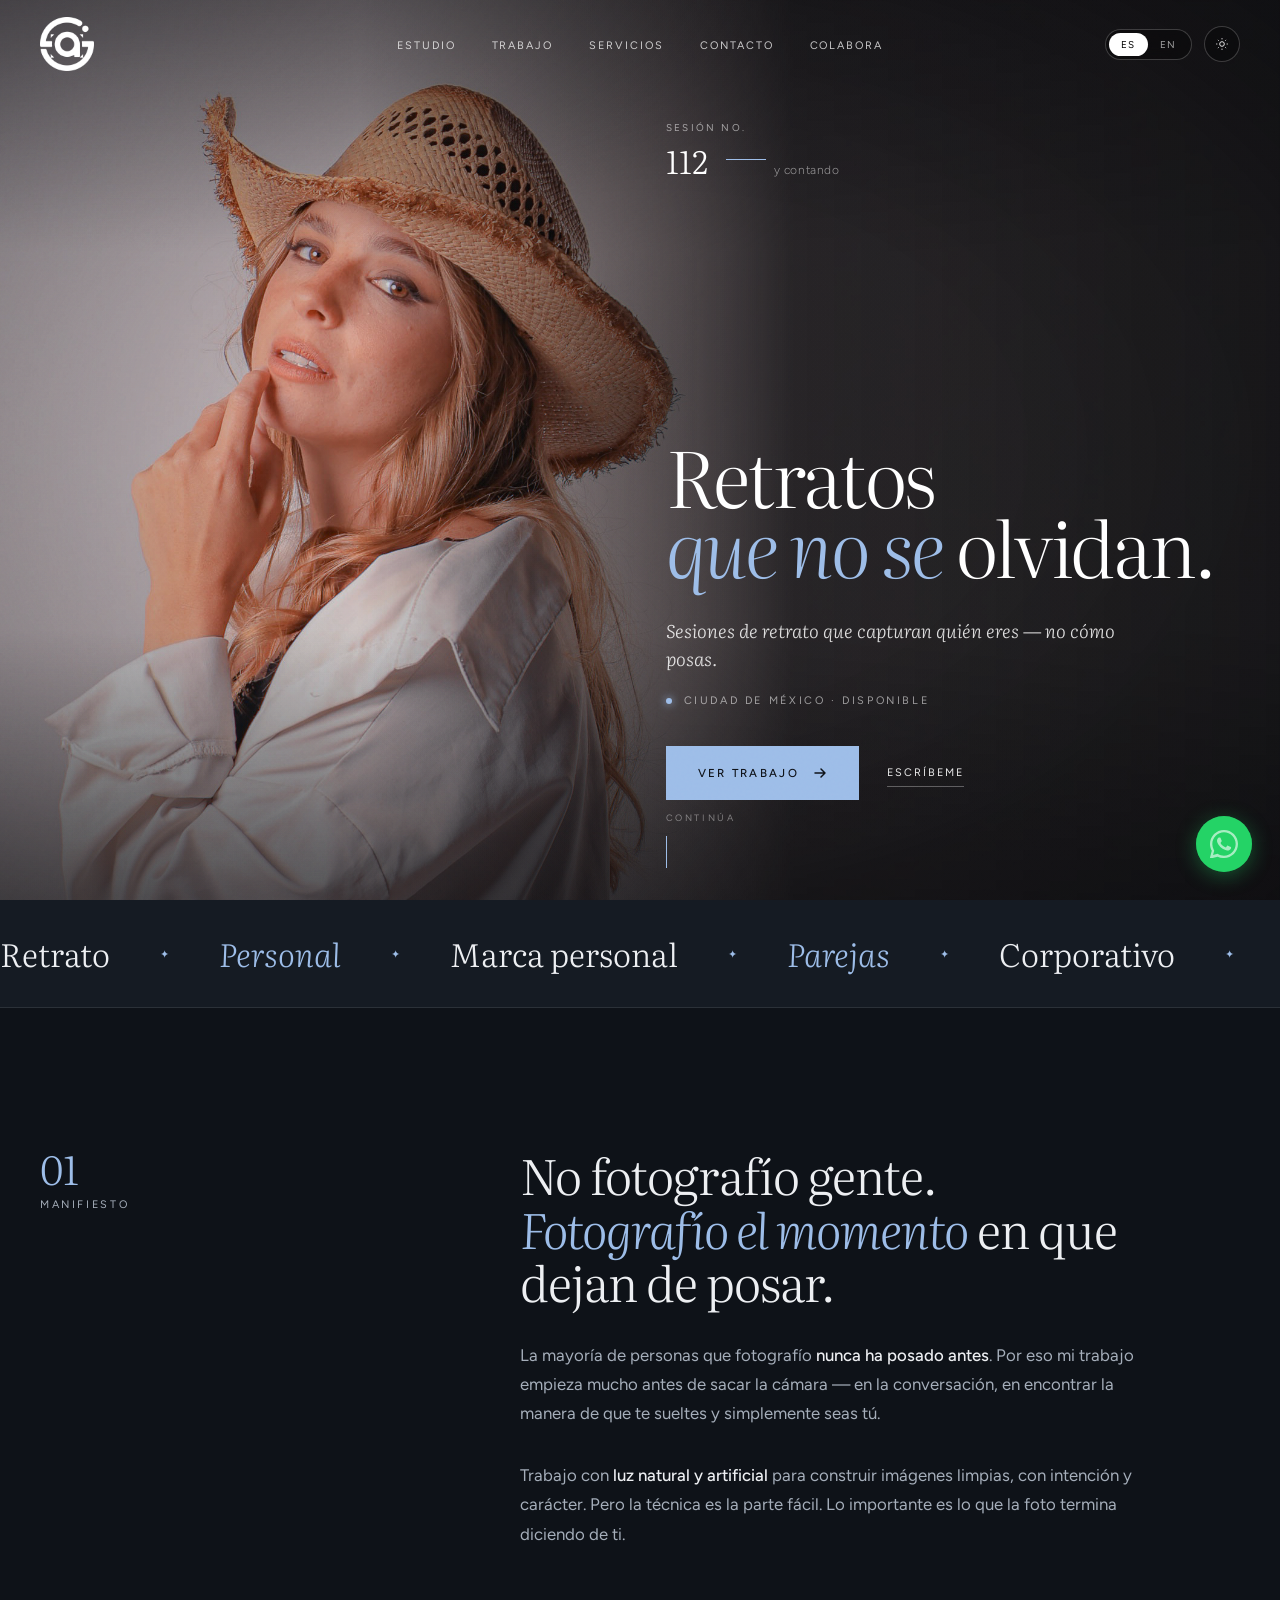
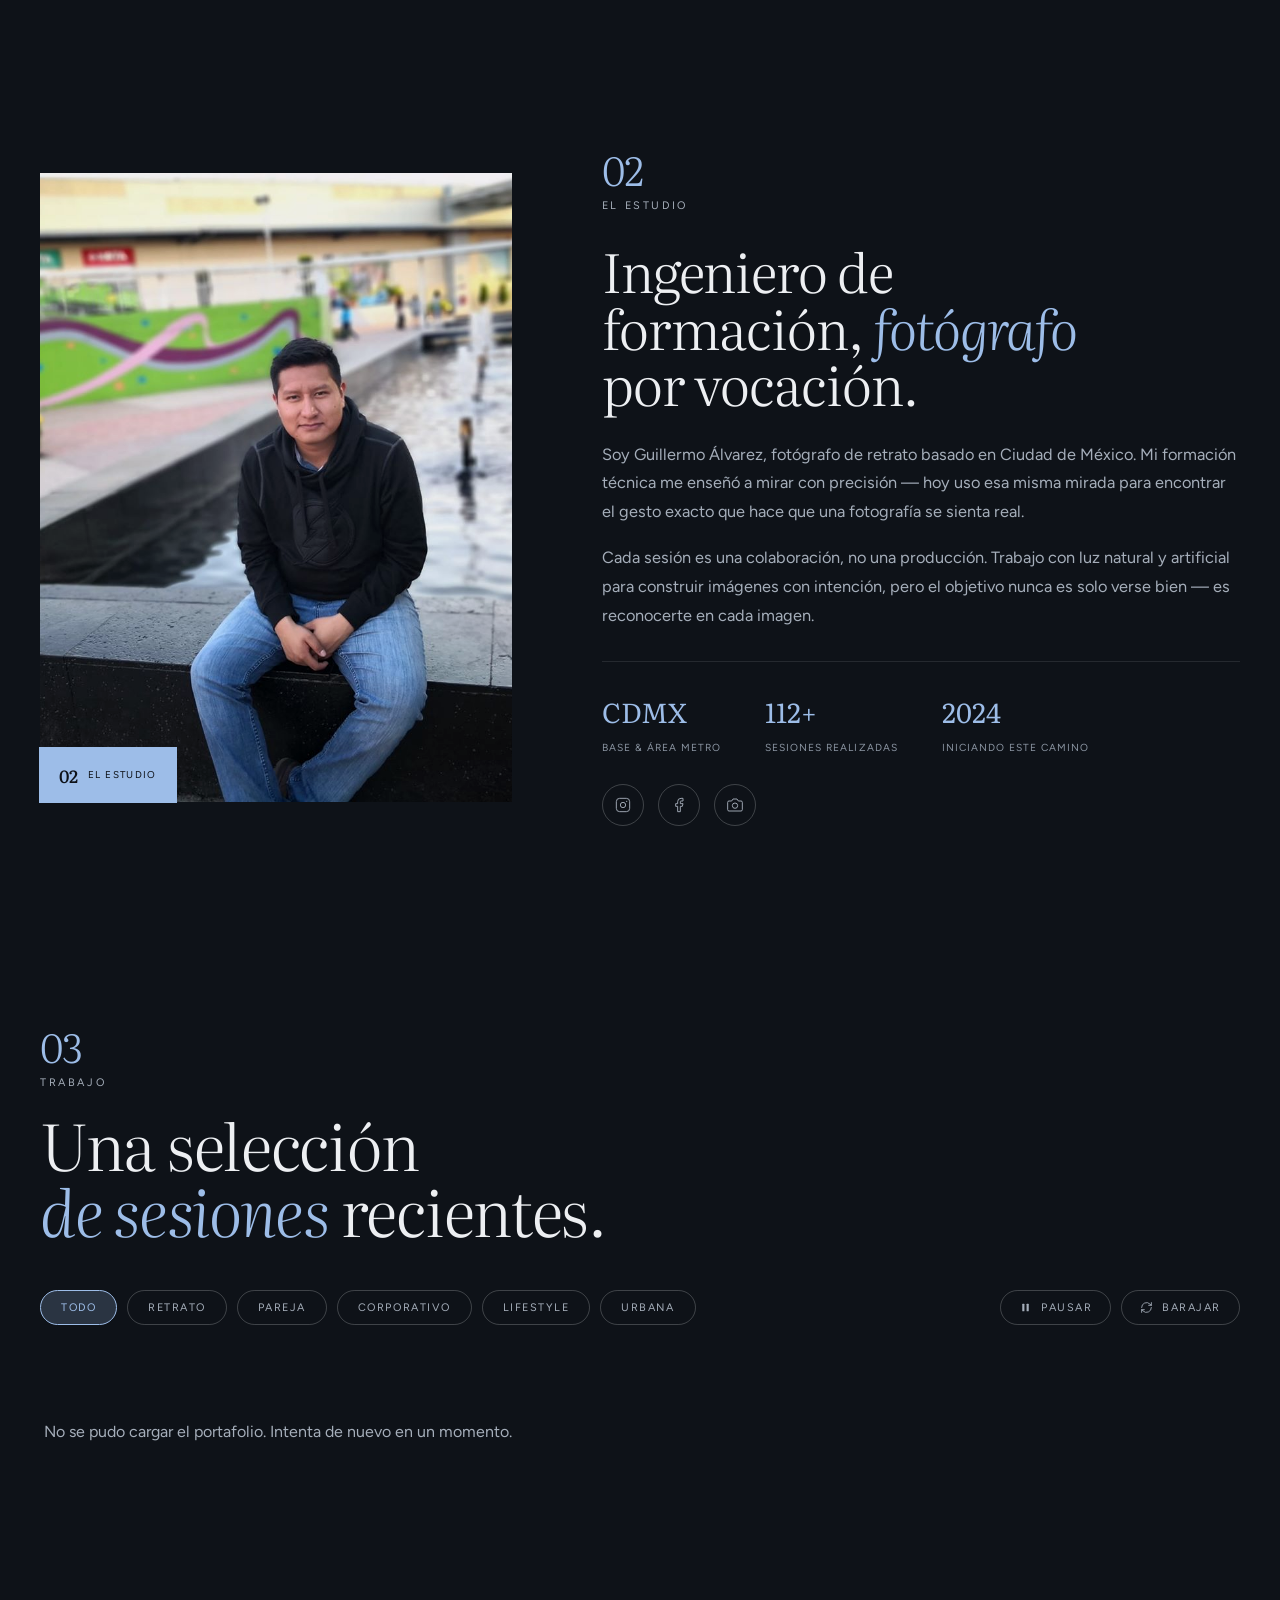
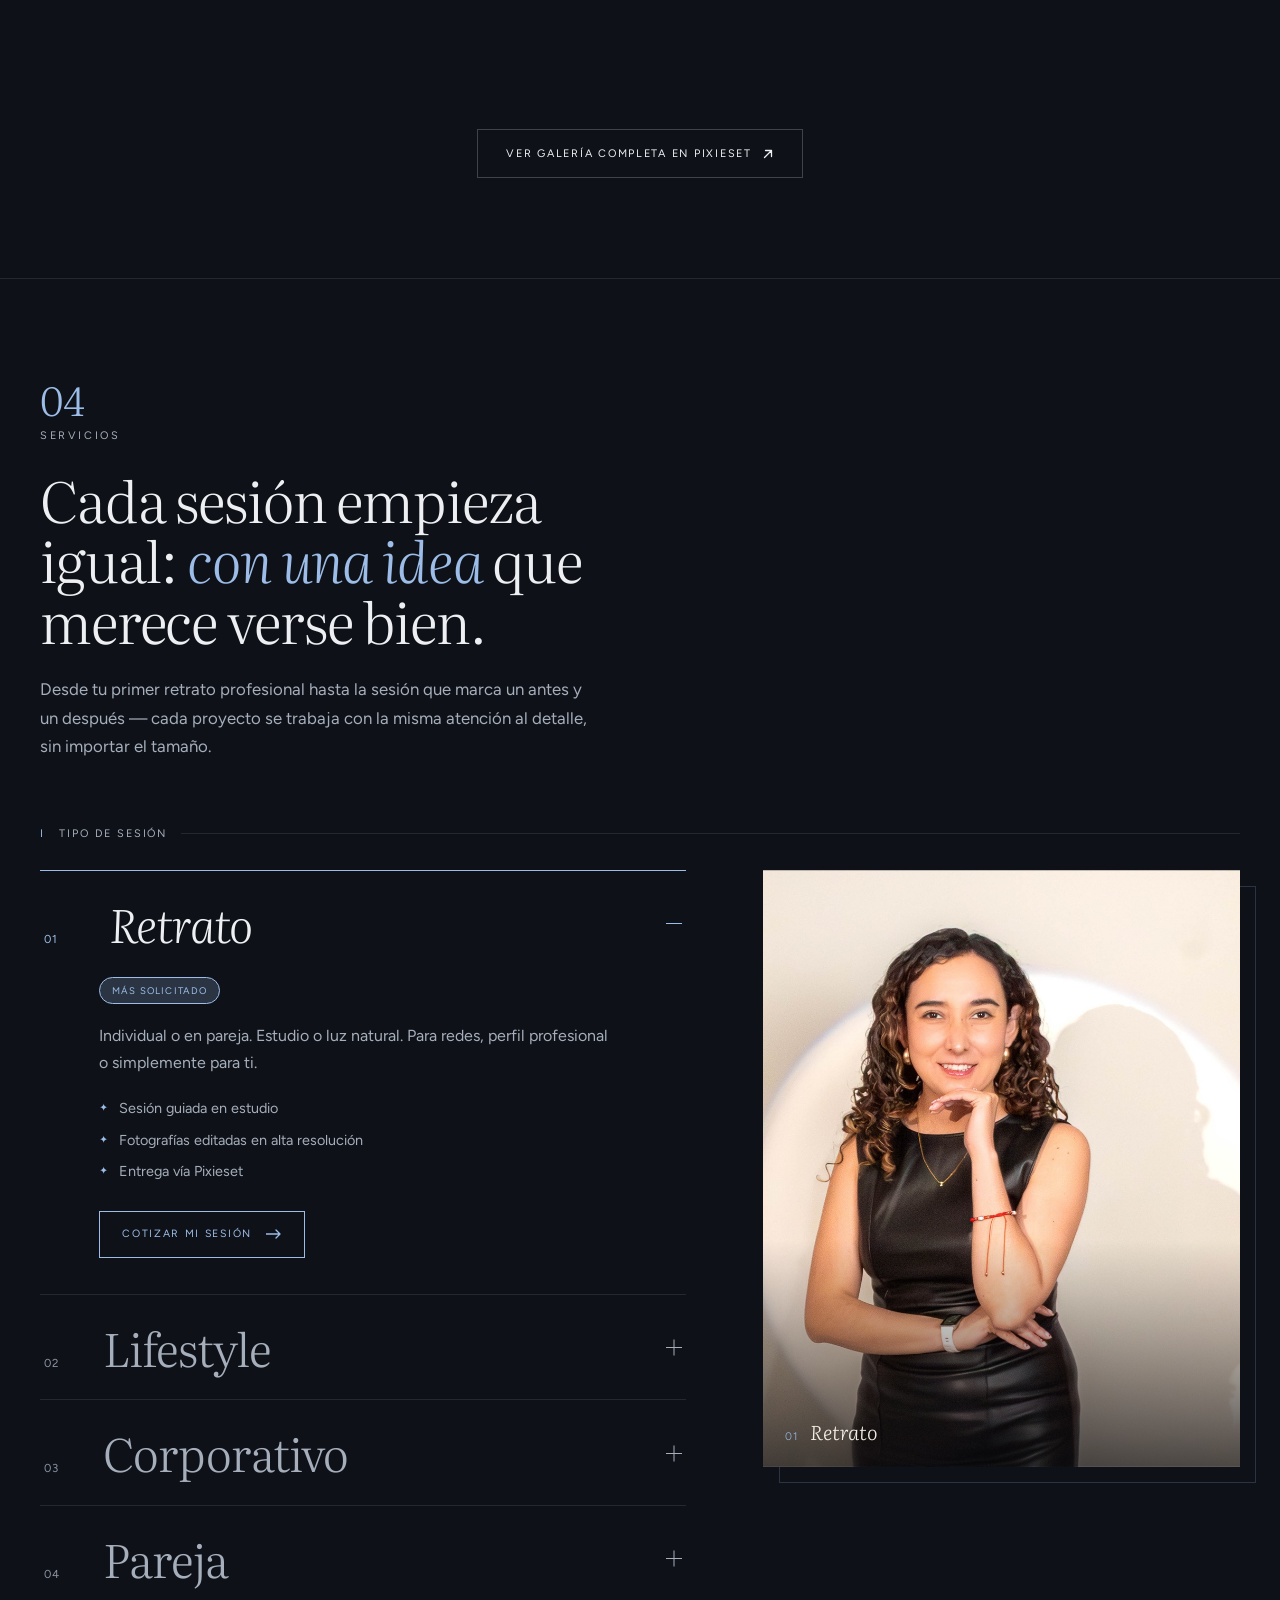
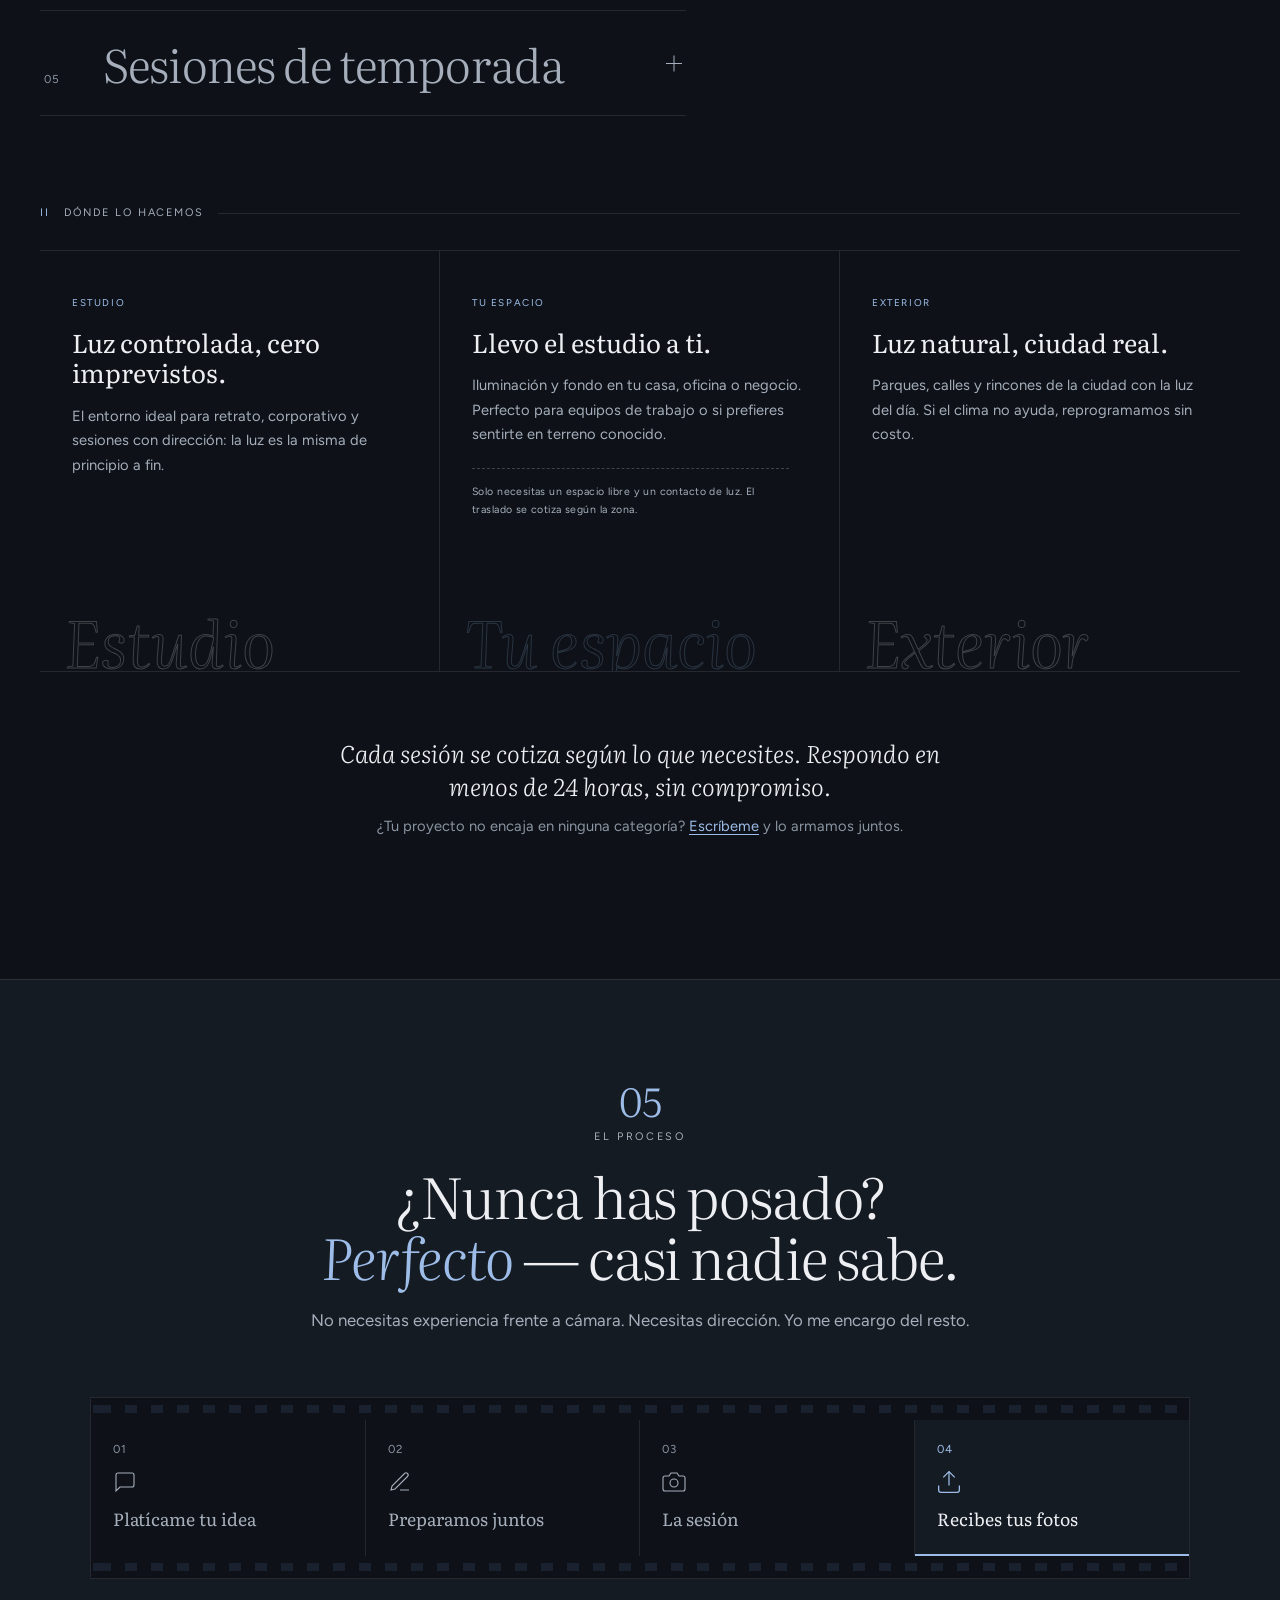
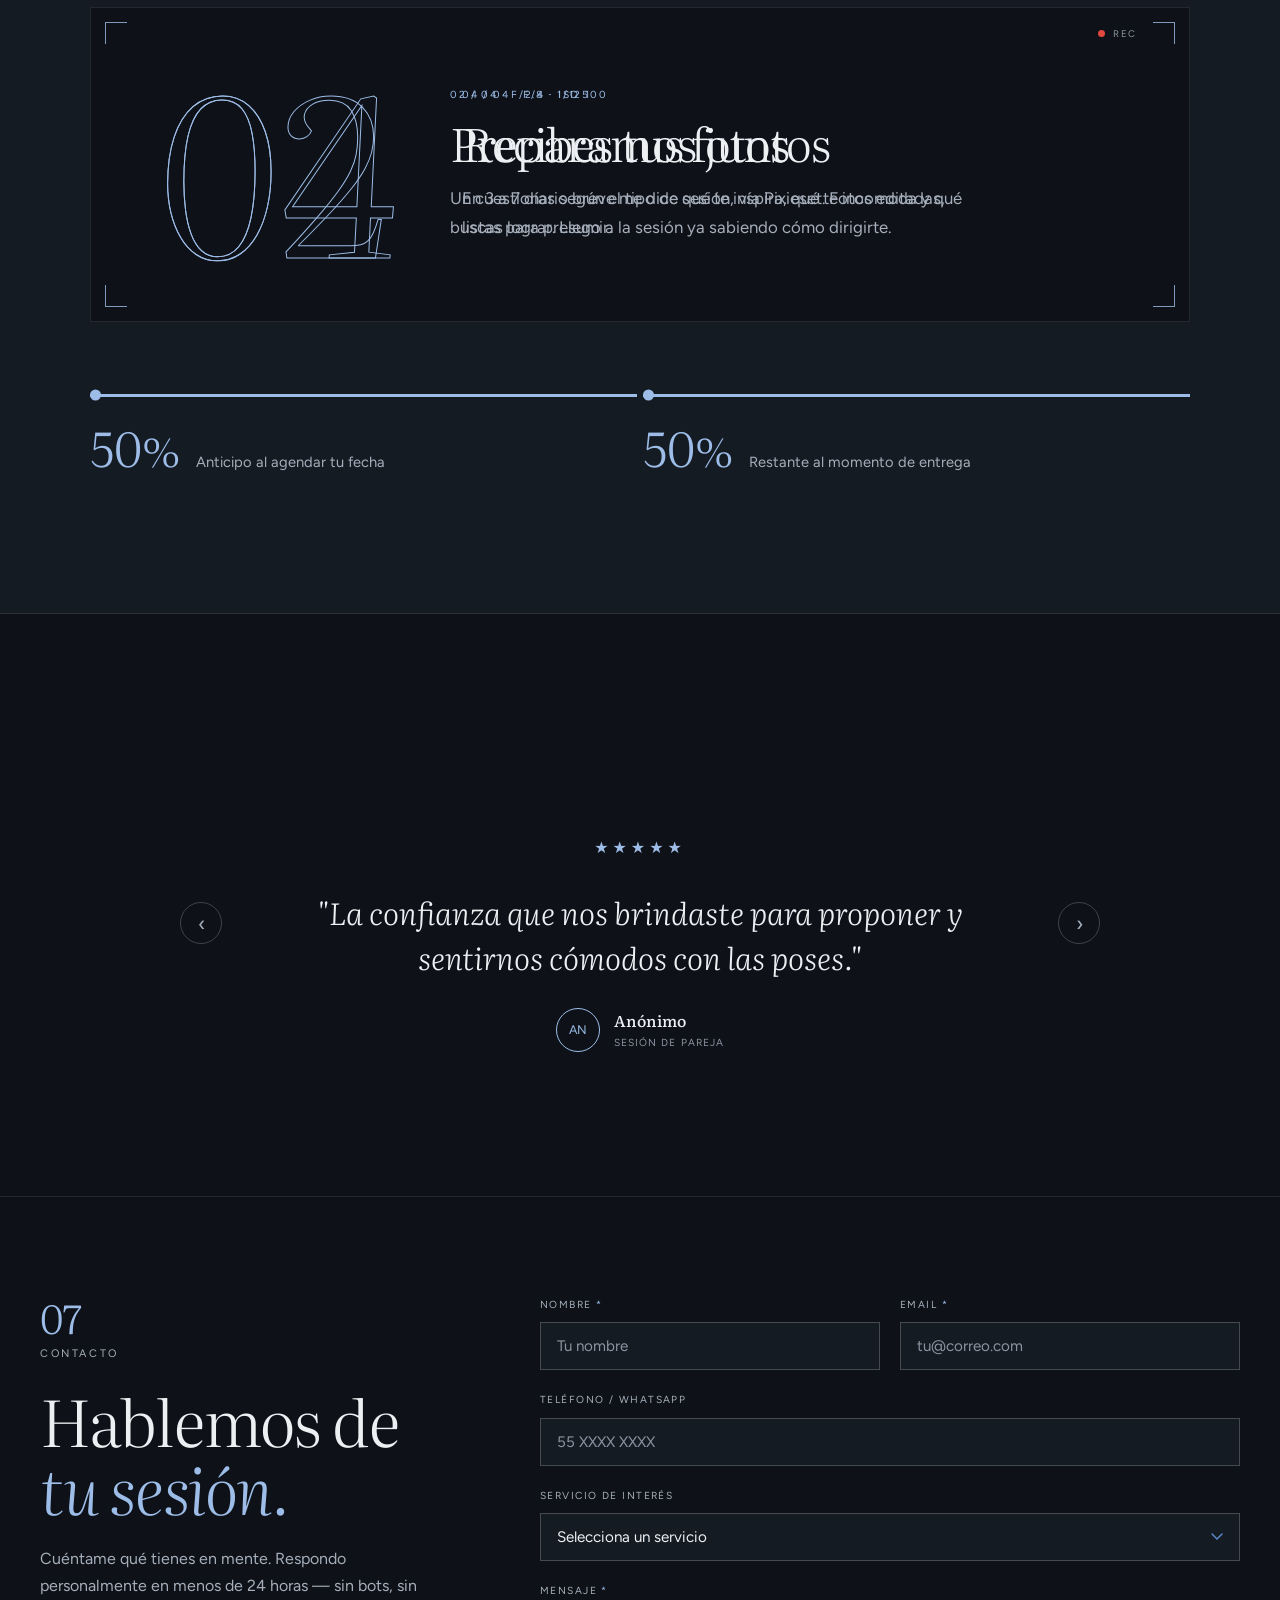
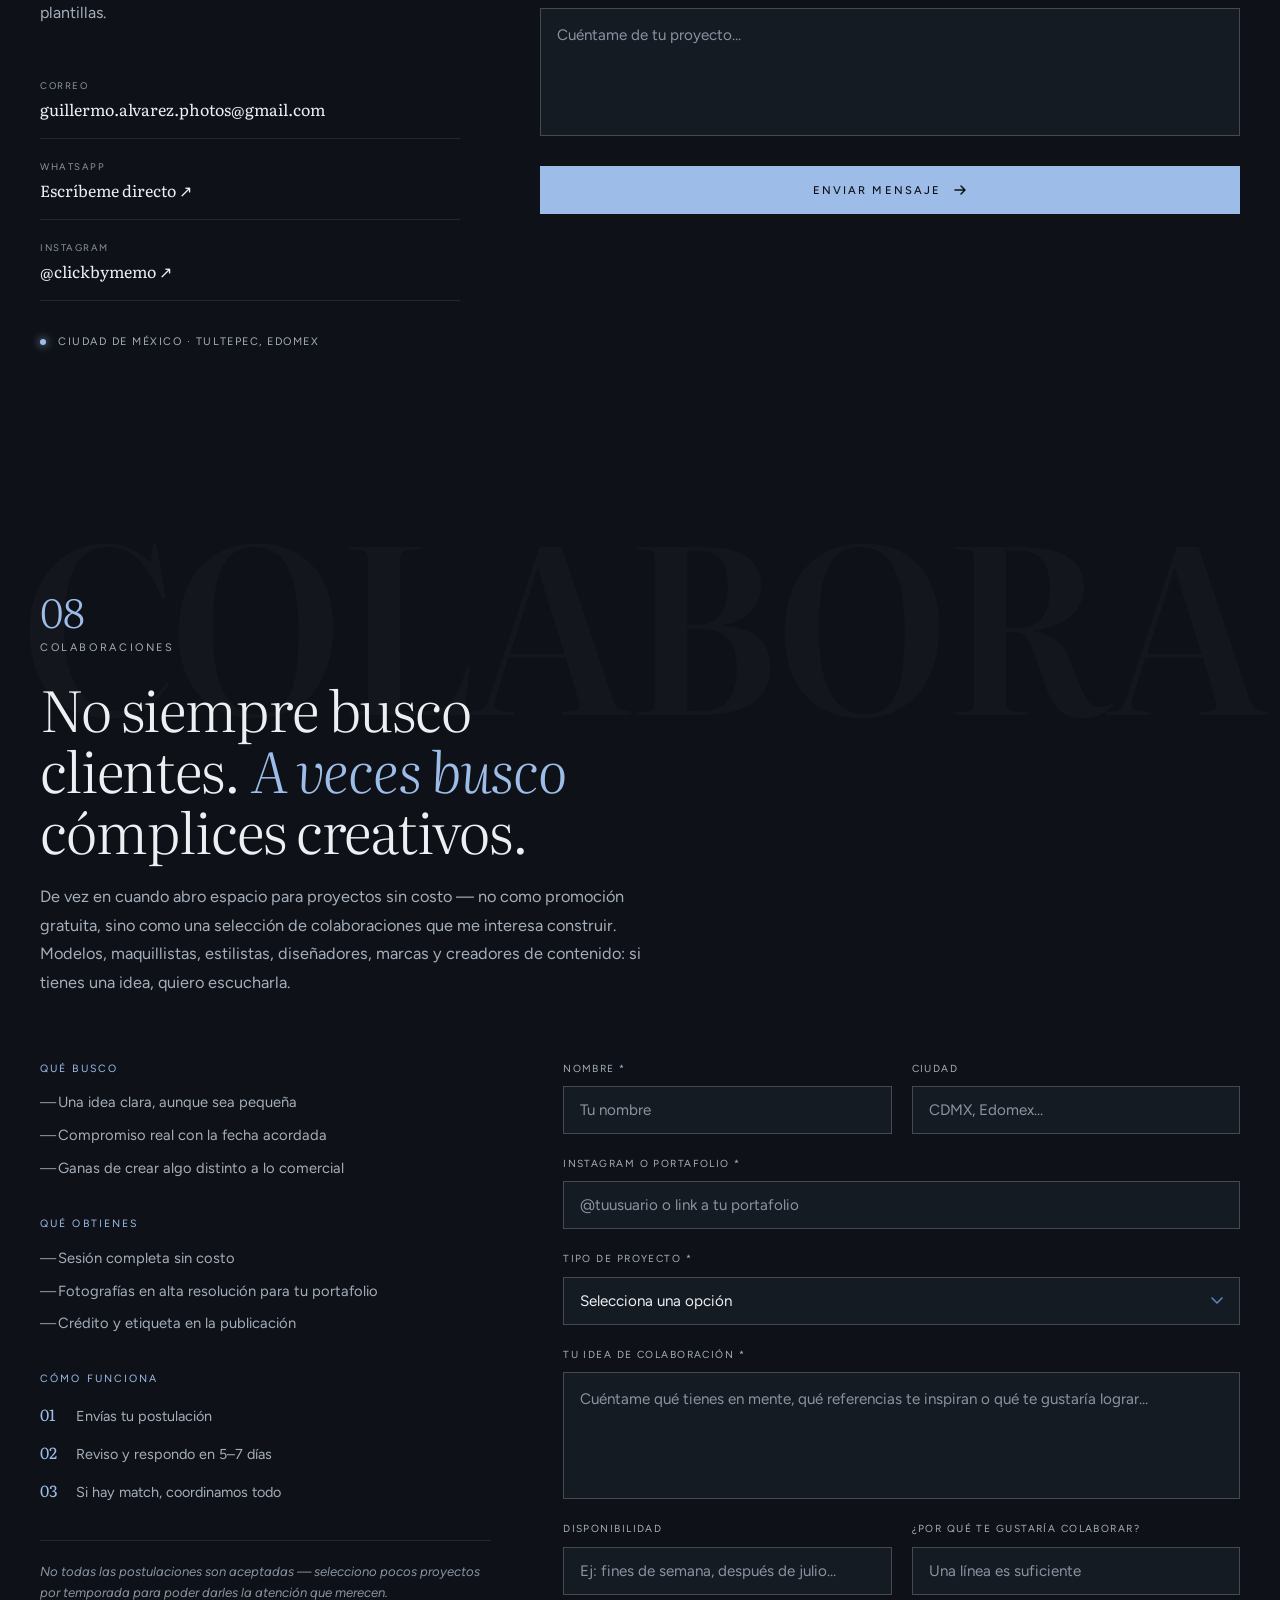
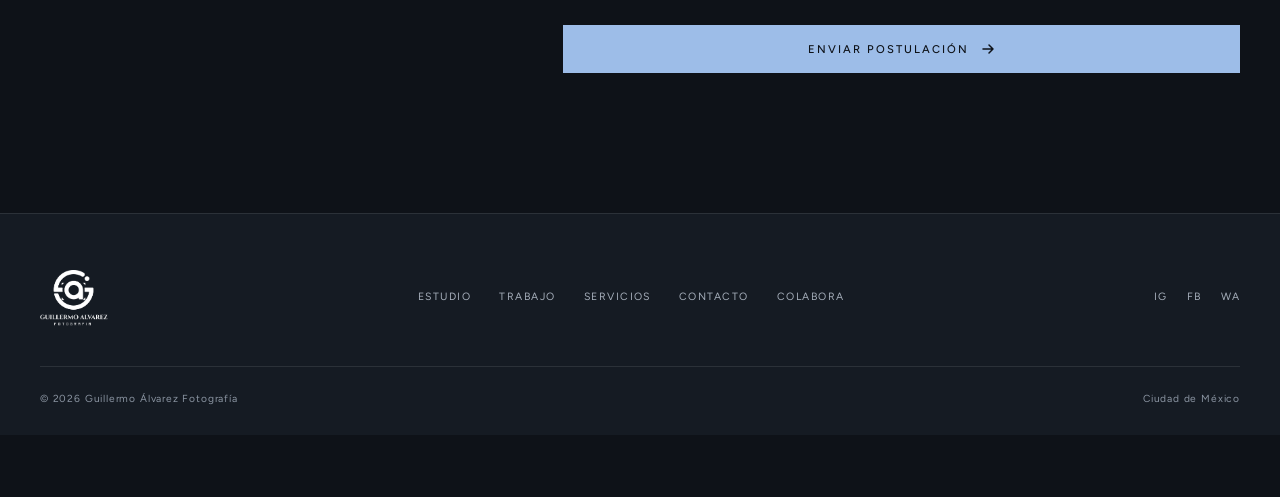
==== commit 278a5b10: "Nuevos updates diseño y funciones" ====
--- a/index.html
+++ b/index.html
@@ -24,9 +24,9 @@
 
   <link rel="preconnect" href="https://fonts.googleapis.com">
   <link rel="preconnect" href="https://fonts.gstatic.com" crossorigin>
-  <link href="https://fonts.googleapis.com/css2?family=Fraunces:ital,opsz,wght,SOFT@0,9..144,300..600,0..100;1,9..144,300..600,0..100&family=Instrument+Sans:ital,wght@0,400..600;1,400..600&family=JetBrains+Mono:wght@300;400&display=swap" rel="stylesheet">
-
-  <link rel="stylesheet" href="css/style.css">
+  <link href="https://fonts.googleapis.com/css2?family=Figtree:wght@300..700&family=Literata:ital,opsz,wght@0,7..72,300..700;1,7..72,300..700&display=swap" rel="stylesheet">
+
+  <link rel="stylesheet" href="css/style.css?v=20261025">
 
   <!-- Google Analytics -->
   <script async src="https://www.googletagmanager.com/gtag/js?id=G-80P47BSQ81"></script>
@@ -50,7 +50,7 @@
 ═══════════════════════════════════════════ -->
 <nav class="nav" id="nav">
   <a href="/" class="nav__brand" aria-label="Inicio">
-    <img src="image/logo.png" alt="Guillermo Álvarez" class="nav__logo"
+    <img src="image/logo-isotipo.png" alt="Guillermo Álvarez" class="nav__logo"
          onerror="this.style.display='none'; this.nextElementSibling.style.display='flex'" />
     <span class="nav__brand-fallback" style="display:none">
       <span class="nav__brand-mark"></span>
@@ -277,23 +277,40 @@
     </h2>
   </div>
 
-  <!-- Filtros -->
-  <div class="trabajo__filters reveal">
-    <button class="filter-chip active" data-filter="all" data-i18n="trabajo.filterAll">Todo</button>
-    <button class="filter-chip" data-filter="retrato" data-i18n="trabajo.filterRetrato">Retrato</button>
-    <button class="filter-chip" data-filter="pareja" data-i18n="trabajo.filterPareja">Pareja</button>
-    <button class="filter-chip" data-filter="corporativo" data-i18n="trabajo.filterCorporativo">Corporativo</button>
-    <button class="filter-chip" data-filter="lifestyle" data-i18n="trabajo.filterLifestyle">Lifestyle</button>
-    <button class="filter-chip" data-filter="urbana" data-i18n="trabajo.filterUrbana">Urbana</button>
-  </div>
-
-  <!-- Filas dinámicas -->
-  <div class="trabajo__rows reveal">
-    <div class="trabajo__row" id="trabajoRow1">
-      <div class="trabajo__row-track" id="trabajoTrack1"></div>
-    </div>
-    <div class="trabajo__row" id="trabajoRow2">
-      <div class="trabajo__row-track" id="trabajoTrack2"></div>
+  <!-- Filtros + controles (js/galeria.js) -->
+  <div class="trabajo__bar reveal">
+    <div class="trabajo__filters" id="trabajoFilters" role="group" aria-label="Filtrar por categoría">
+      <button class="filter-chip active" data-filter="all" aria-pressed="true" data-i18n="trabajo.filterAll">Todo</button>
+      <button class="filter-chip" data-filter="retrato" aria-pressed="false" data-i18n="trabajo.filterRetrato">Retrato</button>
+      <button class="filter-chip" data-filter="pareja" aria-pressed="false" data-i18n="trabajo.filterPareja">Pareja</button>
+      <button class="filter-chip" data-filter="corporativo" aria-pressed="false" data-i18n="trabajo.filterCorporativo">Corporativo</button>
+      <button class="filter-chip" data-filter="lifestyle" aria-pressed="false" data-i18n="trabajo.filterLifestyle">Lifestyle</button>
+      <button class="filter-chip" data-filter="urbana" aria-pressed="false" data-i18n="trabajo.filterUrbana">Urbana</button>
+    </div>
+    <div class="trabajo__tools">
+      <small class="trabajo__count" id="trabajoCount" aria-live="polite"></small>
+      <button class="trabajo__tool" id="trabajoPause" type="button" aria-pressed="false" aria-label="Pausar el cambio automático de fotos">
+        <svg id="trabajoPauseIcon" viewBox="0 0 24 24" fill="currentColor" aria-hidden="true"><rect x="6" y="5" width="4" height="14" rx="1"/><rect x="14" y="5" width="4" height="14" rx="1"/></svg>
+        <span id="trabajoPauseTxt">Pausar</span>
+      </button>
+      <button class="trabajo__tool" id="trabajoShuffle" type="button">
+        <svg viewBox="0 0 24 24" fill="none" stroke="currentColor" stroke-width="1.6" stroke-linecap="round" stroke-linejoin="round" aria-hidden="true"><path d="M3 12a9 9 0 0 1 15.5-6.2L21 8M21 3v5h-5M21 12a9 9 0 0 1-15.5 6.2L3 16M3 21v-5h5"/></svg>
+        <span data-i18n="trabajo.shuffle">Barajar</span>
+      </button>
+    </div>
+  </div>
+
+  <!-- "Todo": mesa de copias que cambia sola · Categoría: carrusel de dos filas -->
+  <div class="trabajo__stage reveal">
+    <div class="trabajo__mesa" id="trabajoMesa"></div>
+
+    <div class="trabajo__rows" id="trabajoRows">
+      <div class="trabajo__row" id="trabajoRow1">
+        <div class="trabajo__row-track" id="trabajoTrack1"></div>
+      </div>
+      <div class="trabajo__row" id="trabajoRow2">
+        <div class="trabajo__row-track" id="trabajoTrack2"></div>
+      </div>
     </div>
   </div>
 
@@ -991,13 +1008,16 @@
   <button id="lbClose" aria-label="Cerrar">✕</button>
   <button id="lbPrev" aria-label="Anterior">‹</button>
   <button id="lbNext" aria-label="Siguiente">›</button>
-  <div id="lbImgWrap"><img id="lbImg" src="" alt="Foto ampliada" /></div>
+  <div id="lbImgWrap"><img id="lbImg" src="" alt="Foto ampliada" draggable="false" /></div>
+  <span id="lbCount" aria-live="polite"></span>
 </div>
 
 <script src="js/i18n.js"></script>
-<script src="js/main.js"></script>
+<script src="js/main.js?v=20261025"></script>
+<script src="js/galeria.js?v=20261025"></script>
 <script src="js/servicios.js"></script>
 <script src="js/proceso.js"></script>
 <script src="js/testimonios.js"></script>
 </body>
-</html>+</html>
+
--- a/css/style.css
+++ b/css/style.css
@@ -1,40 +1,67 @@
 /* ═══════════════════════════════════════════
-   OBSCURA V3 — Sistema de diseño
-   Fraunces + Instrument Sans + JetBrains Mono
-   Negro suave + Dorado acento
+   SISTEMA DE DISEÑO — Azul marino + Literata / Figtree
+   Tipografía: Literata (títulos) + Figtree (texto y etiquetas)
+   Color: azul marino con escala de 6 tonos (ver --azul-1 … --azul-6)
 ═══════════════════════════════════════════ */
 
 :root {
-  --dorado:          #c9a84c;
-  --dorado-soft:      #d9be6f;
-  --dorado-deep:      #8f7530;
-  --dorado-glow:      rgba(201, 168, 76, 0.25);
+  --f-display: 'Literata', Georgia, 'Times New Roman', serif;
+  --f-body:    'Figtree', -apple-system, 'Segoe UI', system-ui, sans-serif;
+  --f-label:   var(--f-body);   /* etiquetas pequeñas (antes monoespaciada) */
 }
 
 [data-theme="dark"] {
-  --bg:              #0a0a0d;
-  --bg-elev:         #131317;
-  --bg-panel:        #17171c;
-  --text:            #f2ede2;
-  --text-muted:      #8a8479;
-  --text-faint:      #4a4638;
-  --line:            rgba(242, 237, 226, 0.08);
-  --line-strong:     rgba(242, 237, 226, 0.16);
-  --accent:          var(--dorado);
-  --accent-soft:     var(--dorado-glow);
+  /* escala de azul (oscuro): 1 más claro → 6 más hundido */
+  --azul-1: #D6E4F8;   /* títulos destacados, hover de botón */
+  --azul-2: #9DBDE8;   /* acento / enlaces / texto */
+  --azul-3: #5B88C8;   /* íconos, detalles */
+  --azul-4: #3A66A3;   /* rellenos */
+  --azul-5: #233A5C;   /* etiquetas, resaltados */
+  --azul-6: #1A2433;   /* superficies suaves */
+
+  --bg:              #0E1218;
+  --bg-elev:         #151B23;
+  --bg-panel:        #1A2230;
+  --text:            #EDEFF2;
+  --text-muted:      #A5AEBA;
+  --text-faint:      #8A94A1;
+  --line:            rgba(237, 239, 242, 0.10);
+  --line-strong:     rgba(237, 239, 242, 0.22);
+  --accent:          var(--azul-2);
+  --accent-hover:    var(--azul-1);
+  --on-accent:       #0E1218;
+  --accent-soft:     rgba(157, 189, 232, 0.20);
 }
 
 [data-theme="light"] {
-  --bg:              #f4efe6;
-  --bg-elev:         #ede7dc;
-  --bg-panel:        #ffffff;
-  --text:            #14140e;
-  --text-muted:      #6b6558;
-  --text-faint:      #a89f8e;
-  --line:            rgba(20, 20, 14, 0.10);
-  --line-strong:     rgba(20, 20, 14, 0.22);
-  --accent:          var(--dorado-deep);
-  --accent-soft:     rgba(143, 117, 48, 0.15);
+  --azul-1: #0F2547;   /* títulos destacados, hover de botón */
+  --azul-2: #1F3C66;   /* acento / enlaces / texto */
+  --azul-3: #36568A;   /* íconos, texto grande */
+  --azul-4: #7F9CC4;   /* líneas y detalles (NO texto) */
+  --azul-5: #C9D8EC;   /* etiquetas, resaltados */
+  --azul-6: #E3EBF5;   /* fondos suaves */
+
+  --bg:              #F4F0EA;
+  --bg-elev:         #EBE5DC;
+  --bg-panel:        #FBF8F3;
+  --text:            #17120F;
+  --text-muted:      #5B534D;
+  --text-faint:      #6E665F;
+  --line:            rgba(23, 18, 15, 0.12);
+  --line-strong:     rgba(23, 18, 15, 0.26);
+  --accent:          var(--azul-2);
+  --accent-hover:    var(--azul-1);
+  --on-accent:       #FBF6F1;
+  --accent-soft:     rgba(31, 60, 102, 0.14);
+}
+
+/* Zonas que siempre van sobre fondo oscuro (foto del hero, visor de fotos):
+   usan los tonos claros del azul aunque el sitio esté en tema claro */
+.hero, #lightbox {
+  --accent:       #9DBDE8;
+  --accent-hover: #D6E4F8;
+  --on-accent:    #0E1218;
+  --accent-soft:  rgba(157, 189, 232, 0.20);
 }
 
 /* ═══════════════════════════════════════════
@@ -51,7 +78,7 @@
 body {
   background: var(--bg);
   color: var(--text);
-  font-family: 'Instrument Sans', -apple-system, sans-serif;
+  font-family: var(--f-body);
   font-weight: 400;
   line-height: 1.6;
   overflow-x: hidden;
@@ -75,7 +102,7 @@
 
 /* Utility labels */
 .type-eyebrow {
-  font-family: 'JetBrains Mono', monospace;
+  font-family: var(--f-label);
   font-size: 0.68rem;
   letter-spacing: 0.24em;
   text-transform: uppercase;
@@ -105,12 +132,13 @@
 
 .nav__brand { display: flex; align-items: center; }
 .nav__logo {
-  height: 40px;
+  height: 54px;
+  margin: -7px 0;   /* el logo crece sin hacer más alta la barra */
   width: auto;
   filter: brightness(0) invert(1);
   transition: filter 0.4s ease, height 0.3s ease;
 }
-.nav.scrolled .nav__logo { height: 34px; }
+.nav.scrolled .nav__logo { height: 44px; margin: -5px 0; }
 [data-theme="light"] .nav__logo { filter: none; }
 .nav.scrolled[data-theme] .nav__logo,
 .nav.scrolled .nav__logo {
@@ -120,12 +148,16 @@
 [data-theme="light"] .nav__logo {
   filter: none;
 }
+/* Tema claro: mientras la barra está sobre la foto oscura del hero, el logo va en blanco;
+   al hacer scroll (barra con fondo claro) vuelve a sus colores */
+[data-theme="light"] .nav:not(.scrolled) .nav__logo {
+  filter: brightness(0) invert(1);
+}
 
 .nav__brand-fallback {
-  font-family: 'Fraunces', serif;
+  font-family: var(--f-display);
   font-size: 1.1rem;
   font-weight: 400;
-  font-variation-settings: "opsz" 60, "SOFT" 30;
   display: flex;
   align-items: center;
   gap: 12px;
@@ -139,7 +171,7 @@
   box-shadow: 0 0 12px var(--accent);
 }
 .nav__brand-italic {
-  font-family: 'Fraunces', serif;
+  font-family: var(--f-display);
   font-style: italic;
   font-weight: 300;
   color: rgba(255,255,255,0.5);
@@ -148,7 +180,7 @@
 
 .nav__links { display: flex; gap: 36px; list-style: none; }
 .nav__links a {
-  font-family: 'JetBrains Mono', monospace;
+  font-family: var(--f-label);
   font-size: 0.68rem;
   letter-spacing: 0.18em;
   text-transform: uppercase;
@@ -182,7 +214,7 @@
 }
 .nav.scrolled .toggle { border-color: var(--line-strong); background: var(--bg-elev); }
 .toggle button {
-  font-family: 'JetBrains Mono', monospace;
+  font-family: var(--f-label);
   font-size: 0.62rem;
   letter-spacing: 0.12em;
   padding: 6px 12px;
@@ -218,7 +250,7 @@
   .nav { padding: 16px 20px; grid-template-columns: 1fr auto; }
   .nav.scrolled { padding: 12px 20px; }
   .nav__links { display: none; }
-  .nav__logo { height: 32px; }
+  .nav__logo { height: 44px; margin: -5px 0; }
   .nav__menu-btn { display: flex; flex-direction: column; gap: 4px; padding: 8px; }
   .nav__menu-btn span { display: block; width: 20px; height: 1px; background: #fff; transition: background 0.3s; }
   .nav.scrolled .nav__menu-btn span { background: var(--text); }
@@ -241,7 +273,7 @@
 }
 .mobile-menu.open { transform: translateX(0); }
 .mobile-menu a {
-  font-family: 'Fraunces', serif;
+  font-family: var(--f-display);
   font-size: 1.5rem;
   font-weight: 300;
   padding: 14px 0;
@@ -291,26 +323,24 @@
   display: flex; flex-direction: column; gap: 8px;
 }
 .hero__index-label {
-  font-family: 'JetBrains Mono', monospace;
+  font-family: var(--f-label);
   font-size: 0.62rem; letter-spacing: 0.24em; text-transform: uppercase;
   color: rgba(255,255,255,0.55);
 }
 .hero__index-number {
-  font-family: 'Fraunces', serif;
-  font-variation-settings: "opsz" 144, "SOFT" 100;
+  font-family: var(--f-display);
   font-weight: 300; font-size: 2rem; line-height: 1; color: #fff;
   display: flex; align-items: baseline; gap: 8px;
 }
 .hero__index-number .divider { width: 40px; height: 1px; background: var(--accent); margin-left: 10px; align-self: center; }
 .hero__index-number .total {
   font-size: 0.75rem; color: rgba(255,255,255,0.5);
-  font-family: 'JetBrains Mono', monospace; letter-spacing: 0.05em;
+  font-family: var(--f-label); letter-spacing: 0.05em;
 }
 
 .hero__title {
   grid-column: 1 / -1;
-  font-family: 'Fraunces', serif;
-  font-variation-settings: "opsz" 144, "SOFT" 100;
+  font-family: var(--f-display);
   font-weight: 300;
   font-size: clamp(3rem, 6vw, 6.5rem);
   line-height: 0.92;
@@ -319,24 +349,22 @@
   text-wrap: balance;
 }
 .hero__title-em {
-  font-family: 'Fraunces', serif;
+  font-family: var(--f-display);
   font-style: italic; font-weight: 300;
-  font-variation-settings: "opsz" 144, "SOFT" 100;
   color: var(--accent);
   display: inline-block;
 }
 
 .hero__meta { display: flex; flex-direction: column; gap: 20px; max-width: 480px; }
 .hero__sub {
-  font-family: 'Fraunces', serif;
-  font-variation-settings: "opsz" 24, "SOFT" 60;
+  font-family: var(--f-display);
   font-weight: 300; font-style: italic;
   font-size: 1.15rem; line-height: 1.5;
   color: rgba(255,255,255,0.85);
 }
 .hero__location {
   display: flex; align-items: center; gap: 12px;
-  font-family: 'JetBrains Mono', monospace;
+  font-family: var(--f-label);
   font-size: 0.68rem; letter-spacing: 0.24em; text-transform: uppercase;
   color: rgba(255,255,255,0.55);
 }
@@ -352,15 +380,15 @@
 .hero__cta {
   display: inline-flex; align-items: center; gap: 14px;
   padding: 18px 32px;
-  background: var(--accent); color: #0a0a0d;
-  font-family: 'JetBrains Mono', monospace;
+  background: var(--accent); color: var(--on-accent);
+  font-family: var(--f-label);
   font-size: 0.72rem; letter-spacing: 0.2em; text-transform: uppercase; font-weight: 500;
   transition: all 0.35s ease;
   position: relative; overflow: hidden;
 }
 .hero__cta::before {
   content: ''; position: absolute; inset: 0;
-  background: var(--dorado-soft);
+  background: var(--accent-hover);
   transform: translateX(-100%);
   transition: transform 0.4s cubic-bezier(0.65,0,0.35,1);
   z-index: 0;
@@ -374,7 +402,7 @@
   display: inline-flex; align-items: center; gap: 10px;
   padding: 18px 8px;
   color: rgba(255,255,255,0.9);
-  font-family: 'JetBrains Mono', monospace;
+  font-family: var(--f-label);
   font-size: 0.68rem; letter-spacing: 0.18em; text-transform: uppercase;
   transition: color 0.3s;
   position: relative;
@@ -389,7 +417,7 @@
 .scroll-hint {
   position: absolute; bottom: 32px; left: 52%; z-index: 3;
   display: flex; flex-direction: column; align-items: flex-start; gap: 10px;
-  font-family: 'JetBrains Mono', monospace;
+  font-family: var(--f-label);
   font-size: 0.58rem; letter-spacing: 0.28em; text-transform: uppercase;
   color: rgba(255,255,255,0.4);
 }
@@ -426,8 +454,7 @@
 .marquee { overflow: hidden; padding: 28px 0; border-bottom: 1px solid var(--line); background: var(--bg-elev); position: relative; }
 .marquee__track { display: flex; gap: 50px; animation: marquee 45s linear infinite; width: max-content; }
 .marquee__item {
-  font-family: 'Fraunces', serif;
-  font-variation-settings: "opsz" 96, "SOFT" 60;
+  font-family: var(--f-display);
   font-weight: 300; font-size: 2rem; color: var(--text);
   white-space: nowrap; display: flex; align-items: center; gap: 50px;
 }
@@ -442,12 +469,11 @@
 ═══════════════════════════════════════════ */
 .intro__label { display: flex; flex-direction: column; gap: 8px; }
 .intro__label-num {
-  font-family: 'Fraunces', serif;
-  font-variation-settings: "opsz" 96, "SOFT" 100;
+  font-family: var(--f-display);
   font-size: 2.5rem; font-weight: 300; color: var(--accent); line-height: 1;
 }
 .intro__label-text {
-  font-family: 'JetBrains Mono', monospace;
+  font-family: var(--f-label);
   font-size: 0.68rem; letter-spacing: 0.24em; text-transform: uppercase; color: var(--text-muted);
 }
 
@@ -461,13 +487,12 @@
 }
 .intro__body { display: flex; flex-direction: column; gap: 32px; }
 .intro__heading {
-  font-family: 'Fraunces', serif;
-  font-variation-settings: "opsz" 144, "SOFT" 80;
+  font-family: var(--f-display);
   font-weight: 300;
   font-size: clamp(1.9rem, 3.8vw, 3.2rem);
   line-height: 1.1; letter-spacing: -0.02em;
 }
-.intro__heading em { font-family: 'Fraunces', serif; font-style: italic; color: var(--accent); }
+.intro__heading em { font-family: var(--f-display); font-style: italic; color: var(--accent); }
 .intro__text { font-size: 1.05rem; line-height: 1.75; color: var(--text-muted); max-width: 620px; }
 .intro__text strong { color: var(--text); font-weight: 500; }
 
@@ -492,29 +517,28 @@
   border: 1px dashed var(--line-strong);
   display: flex; align-items: center; justify-content: center;
   color: var(--text-faint);
-  font-family: 'JetBrains Mono', monospace;
+  font-family: var(--f-label);
   font-size: 0.75rem; letter-spacing: 0.1em;
 }
 .estudio__photo-tag {
   position: absolute; bottom: -1px; left: -1px;
   background: var(--accent);
-  color: #0a0a0d;
+  color: var(--on-accent);
   padding: 14px 20px;
   display: flex; align-items: center; gap: 10px;
 }
 .estudio__photo-tag-num {
-  font-family: 'Fraunces', serif;
+  font-family: var(--f-display);
   font-weight: 500; font-size: 1.1rem;
 }
 .estudio__photo-tag-text {
-  font-family: 'JetBrains Mono', monospace;
+  font-family: var(--f-label);
   font-size: 0.62rem; letter-spacing: 0.14em; text-transform: uppercase;
 }
 
 .estudio__content { display: flex; flex-direction: column; gap: 28px; }
 .estudio__heading {
-  font-family: 'Fraunces', serif;
-  font-variation-settings: "opsz" 144, "SOFT" 90;
+  font-family: var(--f-display);
   font-weight: 300;
   font-size: clamp(2.2rem, 4.2vw, 3.6rem);
   line-height: 1.05;
@@ -532,12 +556,11 @@
 }
 .estudio__stat { display: flex; flex-direction: column; gap: 6px; }
 .estudio__stat-num {
-  font-family: 'Fraunces', serif;
-  font-variation-settings: "opsz" 60, "SOFT" 80;
+  font-family: var(--f-display);
   font-size: 1.7rem; font-weight: 400; color: var(--accent);
 }
 .estudio__stat-label {
-  font-family: 'JetBrains Mono', monospace;
+  font-family: var(--f-label);
   font-size: 0.64rem; letter-spacing: 0.1em; text-transform: uppercase; color: var(--text-faint);
 }
 
@@ -567,8 +590,7 @@
 
 .trabajo__header { margin-bottom: 48px; display: flex; flex-direction: column; gap: 20px; }
 .trabajo__heading {
-  font-family: 'Fraunces', serif;
-  font-variation-settings: "opsz" 144, "SOFT" 90;
+  font-family: var(--f-display);
   font-weight: 300;
   font-size: clamp(2.4rem, 5vw, 4.2rem);
   line-height: 1.02;
@@ -576,9 +598,37 @@
 }
 .trabajo__heading em { font-style: italic; color: var(--accent); }
 
-.trabajo__filters { display: flex; flex-wrap: wrap; gap: 10px; margin-bottom: 40px; }
+/* Barra: filtros a la izquierda, contador + Pausar/Barajar a la derecha */
+.trabajo__bar {
+  display: flex; align-items: center; justify-content: space-between;
+  flex-wrap: wrap; gap: 18px 24px;
+  margin-bottom: 48px;
+}
+.trabajo__filters { display: flex; flex-wrap: wrap; gap: 10px; }
+.trabajo__tools { display: flex; align-items: center; flex-wrap: wrap; gap: 10px; }
+.trabajo__count {
+  font-family: var(--f-label);
+  font-size: 0.68rem; letter-spacing: 0.08em;
+  color: var(--text-faint);
+  margin-right: 6px;
+}
+.trabajo__tool {
+  display: inline-flex; align-items: center; gap: 9px;
+  font-family: var(--f-label);
+  font-size: 0.68rem; letter-spacing: 0.14em; text-transform: uppercase;
+  padding: 10px 18px;
+  border: 1px solid var(--line-strong);
+  border-radius: 100px;
+  color: var(--text-muted);
+  background: transparent;
+  transition: all 0.3s ease;
+}
+.trabajo__tool:hover { border-color: var(--accent); color: var(--accent); }
+.trabajo__tool svg { width: 13px; height: 13px; flex: 0 0 auto; transition: transform 0.5s cubic-bezier(.2,.7,.2,1); }
+#trabajoShuffle:hover svg { transform: rotate(180deg); }
+.trabajo__tool[hidden] { display: none; }
 .filter-chip {
-  font-family: 'JetBrains Mono', monospace;
+  font-family: var(--f-label);
   font-size: 0.68rem; letter-spacing: 0.14em; text-transform: uppercase;
   padding: 10px 20px;
   border: 1px solid var(--line-strong);
@@ -593,12 +643,66 @@
   background: var(--accent-soft);
 }
 
-/* ── Filas dinámicas con auto-scroll + drag ── */
+/* ── Mesa de copias ("Todo"): fotos como copias impresas que cambian solas ── */
+.trabajo {
+  --paper: #FBF8F3;
+  --paper-ink: #5B534D;
+  --print-shadow: rgba(0,0,0,0.6);
+}
+[data-theme="light"] .trabajo { --print-shadow: rgba(45,32,20,0.42); }
+
+.trabajo__mesa { columns: 4 230px; column-gap: 38px; padding: 6px 4px 0; min-height: 300px; }
+.trabajo__mesa[hidden] { display: none; }
+.trabajo__empty { color: var(--text-muted); padding: 40px 0; column-span: all; }
+
+.trabajo__print {
+  display: block; width: 100%; margin: 0 0 40px; text-align: left;
+  break-inside: avoid; position: relative; cursor: pointer;
+  background: var(--paper); padding: 12px 12px 10px;
+  border: 1px solid rgba(0,0,0,0.05);
+  box-shadow: 0 1px 0 rgba(0,0,0,0.05), 0 22px 36px -20px var(--print-shadow), 0 3px 8px -2px rgba(0,0,0,0.18);
+  --r: 0deg; --dy: 0px; --d: 0s;
+  opacity: 0; transform: translateY(70px) rotate(calc(var(--r) * 3.2)) scale(0.93);
+  transition: none; will-change: transform, opacity;
+}
+.trabajo__print img { width: 100%; height: auto; background: #cfc8bc; }
+.trabajo__print-cap {
+  display: block; padding: 11px 2px 3px;
+  font-family: var(--f-display); font-style: italic; font-weight: 400;
+  font-size: 0.95rem; line-height: 1.2; color: var(--paper-ink);
+}
+.trabajo__print.is-in {
+  opacity: 1; transform: translateY(var(--dy)) rotate(var(--r));
+  transition: transform 0.85s cubic-bezier(.2,.8,.2,1) var(--d), opacity 0.55s ease var(--d);
+}
+.trabajo__print.is-settled { transition: transform 0.4s cubic-bezier(.2,.7,.2,1), box-shadow 0.4s ease; }
+.trabajo__print.is-out {
+  opacity: 0; transform: translateY(-34px) rotate(calc(var(--r) * -2)) scale(0.94);
+  transition: transform 0.3s ease, opacity 0.3s ease;
+}
+.trabajo__print.is-settled:focus-visible,
+.trabajo__print.is-settled:hover {
+  transform: translateY(calc(var(--dy) - 10px)) rotate(0deg) scale(1.035); z-index: 5;
+  box-shadow: 0 1px 0 rgba(0,0,0,0.05), 0 40px 56px -22px var(--print-shadow), 0 6px 14px -2px rgba(0,0,0,0.22);
+}
+@media (hover: none) {
+  /* en pantallas táctiles el "hover" se queda pegado tras tocar: no lo usamos */
+  .trabajo__print.is-settled:hover {
+    transform: translateY(var(--dy)) rotate(var(--r)); z-index: auto;
+    box-shadow: 0 1px 0 rgba(0,0,0,0.05), 0 22px 36px -20px var(--print-shadow), 0 3px 8px -2px rgba(0,0,0,0.18);
+  }
+}
+
+/* ── Filas dinámicas con auto-scroll + drag (al elegir una categoría) ── */
 .trabajo__rows {
-  display: flex;
+  display: none;
   flex-direction: column;
   gap: 14px;
-}
+  opacity: 0;
+  transition: opacity 0.45s ease;
+}
+.trabajo__rows.is-active { display: flex; }
+.trabajo__rows.on { opacity: 1; }
 
 .trabajo__row {
   overflow: hidden;
@@ -644,7 +748,7 @@
 }
 .trabajo__row-item:hover .trabajo__item-overlay { opacity: 1; }
 .trabajo__row-item .trabajo__item-overlay span {
-  font-family: 'JetBrains Mono', monospace;
+  font-family: var(--f-label);
   font-size: 0.62rem; letter-spacing: 0.12em; text-transform: uppercase; color: #fff;
 }
 .trabajo__row-item .zoom-btn {
@@ -659,15 +763,25 @@
 
 @media (max-width: 1100px) {
   .trabajo__row-item { height: 300px; }
+  .trabajo__mesa { columns: 3 160px; column-gap: 26px; }
 }
 @media (max-width: 768px) {
   .trabajo { padding: 40px 20px 70px; }
+  .trabajo__bar { margin-bottom: 36px; }
   .trabajo__rows { gap: 10px; }
   .trabajo__row-item { height: 220px; }
   .trabajo__row-track { gap: 10px; }
+  .trabajo__mesa { columns: 2 140px; column-gap: 18px; }
+  .trabajo__print { margin-bottom: 26px; padding: 8px 8px 6px; }
+  .trabajo__print-cap { font-size: 0.82rem; padding-top: 8px; }
 }
 @media (max-width: 480px) {
   .trabajo__row-item { height: 170px; }
+}
+@media (prefers-reduced-motion: reduce) {
+  .trabajo__print { opacity: 1 !important; transform: translateY(var(--dy)) rotate(var(--r)) !important; transition: none !important; }
+  .trabajo__print.is-settled:hover { transform: translateY(var(--dy)) rotate(0deg) !important; }
+  .trabajo__rows { transition: none; }
 }
 
 .trabajo__more { text-align: center; margin-top: 56px; }
@@ -676,7 +790,7 @@
   padding: 15px 28px;
   border: 1px solid var(--line-strong);
   color: var(--text);
-  font-family: 'JetBrains Mono', monospace;
+  font-family: var(--f-label);
   font-size: 0.68rem; letter-spacing: 0.16em; text-transform: uppercase;
   transition: all 0.3s ease;
 }
@@ -700,8 +814,7 @@
   gap: 24px;
 }
 .servicios__heading {
-  font-family: 'Fraunces', serif;
-  font-variation-settings: "opsz" 144, "SOFT" 90;
+  font-family: var(--f-display);
   font-weight: 300;
   font-size: clamp(2.2rem, 4.4vw, 3.6rem);
   line-height: 1.08;
@@ -720,7 +833,7 @@
   align-items: center;
   gap: 14px;
   margin-bottom: 28px;
-  font-family: 'JetBrains Mono', monospace;
+  font-family: var(--f-label);
   font-size: 0.68rem;
   letter-spacing: 0.18em;
   text-transform: uppercase;
@@ -772,15 +885,14 @@
 .svc__trigger:hover { color: var(--text); }
 .svc__trigger:focus-visible { outline: 1px solid var(--accent); outline-offset: 2px; }
 .svc__num {
-  font-family: 'JetBrains Mono', monospace;
+  font-family: var(--f-label);
   font-size: 0.72rem;
   letter-spacing: 0.1em;
   color: var(--text-faint);
   transition: color 0.35s ease;
 }
 .svc__name {
-  font-family: 'Fraunces', serif;
-  font-variation-settings: "opsz" 120, "SOFT" 80;
+  font-family: var(--f-display);
   font-weight: 300;
   font-size: clamp(1.9rem, 3.6vw, 3rem);
   line-height: 1.05;
@@ -825,7 +937,7 @@
 .svc__thumb { display: none; }
 .svc__badge {
   display: inline-block;
-  font-family: 'JetBrains Mono', monospace;
+  font-family: var(--f-label);
   font-size: 0.6rem;
   letter-spacing: 0.12em;
   text-transform: uppercase;
@@ -862,12 +974,12 @@
   margin-bottom: 36px;
   padding: 14px 22px;
   border: 1px solid var(--accent);
-  font-family: 'JetBrains Mono', monospace;
+  font-family: var(--f-label);
   font-size: 0.66rem; letter-spacing: 0.16em; text-transform: uppercase;
   color: var(--accent);
   transition: background 0.3s ease, color 0.3s ease, gap 0.3s ease;
 }
-.svc__cta:hover { background: var(--accent); color: #0a0a0d; gap: 22px; }
+.svc__cta:hover { background: var(--accent); color: var(--on-accent); gap: 22px; }
 
 /* escenario de foto (escritorio) */
 .svc__stage {
@@ -923,12 +1035,12 @@
 .svc__fig figcaption {
   position: absolute; left: 22px; bottom: 20px; z-index: 3;
   display: flex; align-items: baseline; gap: 12px;
-  font-family: 'Fraunces', serif; font-style: italic; font-weight: 300;
+  font-family: var(--f-display); font-style: italic; font-weight: 300;
   font-size: 1.25rem; color: #f3efe6;
 }
 .svc__fig-num {
-  font-family: 'JetBrains Mono', monospace; font-style: normal;
-  font-size: 0.68rem; letter-spacing: 0.12em; color: var(--dorado-soft, #e0c97a);
+  font-family: var(--f-label); font-style: normal;
+  font-size: 0.68rem; letter-spacing: 0.12em; color: var(--accent);
 }
 
 .servicios__note {
@@ -942,8 +1054,7 @@
   align-items: center;
 }
 .servicios__quote {
-  font-family: 'Fraunces', serif;
-  font-variation-settings: "opsz" 60, "SOFT" 60;
+  font-family: var(--f-display);
   font-style: italic;
   font-weight: 300;
   font-size: clamp(1.15rem, 2vw, 1.5rem);
@@ -976,8 +1087,7 @@
 .donde__item:last-child { border-right: 0; }
 .donde__ghost {                  /* palabra gigante de fondo */
   position: absolute; left: 24px; bottom: -0.04em; z-index: -1;
-  font-family: 'Fraunces', serif;
-  font-variation-settings: "opsz" 144, "SOFT" 100;
+  font-family: var(--f-display);
   font-weight: 300; font-style: italic;
   font-size: clamp(3rem, 5vw, 5.4rem);
   line-height: 1; white-space: nowrap;
@@ -993,13 +1103,12 @@
 }
 .donde__item--featured .donde__ghost { -webkit-text-stroke-color: var(--accent-soft); }
 .donde__tag {
-  font-family: 'JetBrains Mono', monospace;
+  font-family: var(--f-label);
   font-size: 0.62rem; letter-spacing: 0.16em; text-transform: uppercase;
   color: var(--accent);
 }
 .donde__name {
-  font-family: 'Fraunces', serif;
-  font-variation-settings: "opsz" 60, "SOFT" 60;
+  font-family: var(--f-display);
   font-weight: 400; font-size: 1.6rem; line-height: 1.2;
   max-width: 14em;
 }
@@ -1012,7 +1121,7 @@
   margin-top: 6px;
   padding-top: 14px;
   border-top: 1px dashed var(--line-strong);
-  font-family: 'JetBrains Mono', monospace;
+  font-family: var(--f-label);
   font-size: 0.66rem; letter-spacing: 0.04em; line-height: 1.7;
   color: var(--text-muted);
   max-width: 30em;
@@ -1066,8 +1175,7 @@
 }
 .proceso__intro .intro__label { align-items: center; }
 .proceso__heading {
-  font-family: 'Fraunces', serif;
-  font-variation-settings: "opsz" 144, "SOFT" 90;
+  font-family: var(--f-display);
   font-weight: 300;
   font-size: clamp(2.2rem, 4.4vw, 3.6rem);
   line-height: 1.08;
@@ -1116,15 +1224,14 @@
 .flow__frame:hover { background: var(--bg-elev); color: var(--text); }
 .flow__frame:focus-visible { outline: 1px solid var(--accent); outline-offset: -4px; }
 .flow__frame-num {
-  font-family: 'JetBrains Mono', monospace;
+  font-family: var(--f-label);
   font-size: 0.72rem; letter-spacing: 0.1em;
   color: var(--text-faint);
   transition: color 0.3s;
 }
 .flow__frame svg { width: 24px; height: 24px; transition: color 0.3s, transform 0.5s cubic-bezier(.2,.7,.2,1); }
 .flow__frame-title {
-  font-family: 'Fraunces', serif;
-  font-variation-settings: "opsz" 60, "SOFT" 60;
+  font-family: var(--f-display);
   font-size: 1.1rem; line-height: 1.2;
 }
 .flow__frame-bar {              /* barra de progreso / temporizador */
@@ -1175,8 +1282,7 @@
   transition-delay: 0.12s, 0.12s, 0s;
 }
 .flow__big {
-  font-family: 'Fraunces', serif;
-  font-variation-settings: "opsz" 144, "SOFT" 100;
+  font-family: var(--f-display);
   font-style: italic; font-weight: 300;
   font-size: clamp(6rem, 17vw, 14rem);
   line-height: 0.85;
@@ -1186,13 +1292,12 @@
 }
 .flow__hud-tag {
   display: block; margin-bottom: 14px;
-  font-family: 'JetBrains Mono', monospace;
+  font-family: var(--f-label);
   font-size: 0.64rem; letter-spacing: 0.16em; text-transform: uppercase;
   color: var(--accent);
 }
 .flow__title {
-  font-family: 'Fraunces', serif;
-  font-variation-settings: "opsz" 120, "SOFT" 80;
+  font-family: var(--f-display);
   font-weight: 300;
   font-size: clamp(1.9rem, 3.6vw, 3rem);
   line-height: 1.1; letter-spacing: -0.02em;
@@ -1215,7 +1320,7 @@
 .flow__rec {
   position: absolute; top: 18px; right: 52px;
   display: flex; align-items: center; gap: 8px;
-  font-family: 'JetBrains Mono', monospace;
+  font-family: var(--f-label);
   font-size: 0.6rem; letter-spacing: 0.18em; color: var(--text-faint);
 }
 .flow__rec i {
@@ -1248,8 +1353,7 @@
 .pay__items { display: grid; grid-template-columns: 1fr 1fr; gap: 6px; }
 .pay__item { display: flex; align-items: baseline; gap: 16px; padding-right: 16px; }
 .pay__num {
-  font-family: 'Fraunces', serif;
-  font-variation-settings: "opsz" 96, "SOFT" 80;
+  font-family: var(--f-display);
   font-weight: 300; font-size: clamp(2rem, 4vw, 3rem);
   line-height: 1; color: var(--accent);
 }
@@ -1289,8 +1393,7 @@
   top: -40px;
   left: 50%;
   transform: translateX(-50%);
-  font-family: 'Fraunces', serif;
-  font-variation-settings: "opsz" 144, "SOFT" 100;
+  font-family: var(--f-display);
   font-weight: 600;
   font-size: clamp(6rem, 18vw, 15rem);
   color: var(--text);
@@ -1311,8 +1414,7 @@
   gap: 22px;
 }
 .colabora__heading {
-  font-family: 'Fraunces', serif;
-  font-variation-settings: "opsz" 144, "SOFT" 90;
+  font-family: var(--f-display);
   font-weight: 300;
   font-size: clamp(2.2rem, 4.4vw, 3.6rem);
   line-height: 1.08;
@@ -1337,7 +1439,7 @@
 .colabora__side { display: flex; flex-direction: column; gap: 36px; }
 .colabora__block { display: flex; flex-direction: column; gap: 14px; }
 .colabora__block-label {
-  font-family: 'JetBrains Mono', monospace;
+  font-family: var(--f-label);
   font-size: 0.66rem;
   letter-spacing: 0.2em;
   text-transform: uppercase;
@@ -1366,7 +1468,7 @@
 .colabora__mini-steps { display: flex; flex-direction: column; gap: 12px; }
 .colabora__mini-step { display: flex; align-items: baseline; gap: 12px; }
 .colabora__mini-step span {
-  font-family: 'Fraunces', serif;
+  font-family: var(--f-display);
   font-weight: 400;
   font-size: 1rem;
   color: var(--accent);
@@ -1397,7 +1499,7 @@
 }
 .field-group { display: flex; flex-direction: column; gap: 9px; }
 .field-group label {
-  font-family: 'JetBrains Mono', monospace;
+  font-family: var(--f-label);
   font-size: 0.64rem;
   letter-spacing: 0.14em;
   text-transform: uppercase;
@@ -1411,7 +1513,7 @@
   background: var(--bg-elev);
   border: 1px solid var(--line-strong);
   padding: 14px 16px;
-  font-family: 'Instrument Sans', sans-serif;
+  font-family: var(--f-body);
   font-size: 0.95rem;
   color: var(--text);
   transition: border-color 0.3s ease, background 0.3s ease;
@@ -1430,7 +1532,7 @@
 .field-group select {
   cursor: pointer;
   appearance: none;
-  background-image: url("data:image/svg+xml,%3Csvg xmlns='http://www.w3.org/2000/svg' width='12' height='8' viewBox='0 0 12 8'%3E%3Cpath d='M1 1l5 5 5-5' stroke='%23c9a84c' stroke-width='1.5' fill='none' stroke-linecap='round'/%3E%3C/svg%3E");
+  background-image: url("data:image/svg+xml,%3Csvg xmlns='http://www.w3.org/2000/svg' width='12' height='8' viewBox='0 0 12 8'%3E%3Cpath d='M1 1l5 5 5-5' stroke='%235B88C8' stroke-width='1.5' fill='none' stroke-linecap='round'/%3E%3C/svg%3E");
   background-repeat: no-repeat;
   background-position: right 16px center;
   padding-right: 40px;
@@ -1445,8 +1547,8 @@
   gap: 12px;
   padding: 17px 32px;
   background: var(--accent);
-  color: #0a0a0d;
-  font-family: 'JetBrains Mono', monospace;
+  color: var(--on-accent);
+  font-family: var(--f-label);
   font-size: 0.7rem;
   letter-spacing: 0.18em;
   text-transform: uppercase;
@@ -1454,7 +1556,7 @@
   transition: background 0.3s ease, transform 0.2s ease;
   margin-top: 8px;
 }
-.colabora__submit:hover { background: var(--dorado-soft); }
+.colabora__submit:hover { background: var(--accent-hover); }
 .colabora__submit:disabled { opacity: 0.6; cursor: not-allowed; }
 .colabora__submit svg { transition: transform 0.3s ease; }
 .colabora__submit:hover svg { transform: translateX(4px); }
@@ -1510,8 +1612,7 @@
 }
 .testimonio__stars { color: var(--accent); font-size: 1rem; letter-spacing: 4px; }
 .testimonio__quote {
-  font-family: 'Fraunces', serif;
-  font-variation-settings: "opsz" 96, "SOFT" 70;
+  font-family: var(--f-display);
   font-style: italic;
   font-weight: 300;
   font-size: clamp(1.3rem, 2.6vw, 1.9rem);
@@ -1528,18 +1629,18 @@
   border: 1px solid var(--accent);
   color: var(--accent);
   display: flex; align-items: center; justify-content: center;
-  font-family: 'JetBrains Mono', monospace;
+  font-family: var(--f-label);
   font-size: 0.78rem;
 }
 .testimonio__author > div { display: flex; flex-direction: column; align-items: flex-start; gap: 2px; }
 .testimonio__name {
-  font-family: 'Fraunces', serif;
+  font-family: var(--f-display);
   font-weight: 500;
   font-size: 0.98rem;
   color: var(--text);
 }
 .testimonio__service {
-  font-family: 'JetBrains Mono', monospace;
+  font-family: var(--f-label);
   font-size: 0.64rem;
   letter-spacing: 0.1em;
   text-transform: uppercase;
@@ -1618,8 +1719,7 @@
 
 .contacto__side { display: flex; flex-direction: column; gap: 24px; }
 .contacto__heading {
-  font-family: 'Fraunces', serif;
-  font-variation-settings: "opsz" 144, "SOFT" 90;
+  font-family: var(--f-display);
   font-weight: 300;
   font-size: clamp(2.4rem, 5vw, 4rem);
   line-height: 1.05;
@@ -1649,14 +1749,14 @@
 }
 .contacto__link:hover { padding-left: 8px; }
 .contacto__link-label {
-  font-family: 'JetBrains Mono', monospace;
+  font-family: var(--f-label);
   font-size: 0.6rem;
   letter-spacing: 0.16em;
   text-transform: uppercase;
   color: var(--text-faint);
 }
 .contacto__link-value {
-  font-family: 'Fraunces', serif;
+  font-family: var(--f-display);
   font-weight: 400;
   font-size: 1rem;
   color: var(--text);
@@ -1668,7 +1768,7 @@
   display: flex;
   align-items: center;
   gap: 12px;
-  font-family: 'JetBrains Mono', monospace;
+  font-family: var(--f-label);
   font-size: 0.68rem;
   letter-spacing: 0.14em;
   text-transform: uppercase;
@@ -1706,17 +1806,17 @@
 }
 
 .footer__brand { display: flex; align-items: center; }
-.footer__logo { height: 34px; width: auto; filter: brightness(0) invert(1); }
+.footer__logo { height: 56px; width: auto; filter: brightness(0) invert(1); }
 [data-theme="light"] .footer__logo { filter: none; }
 .footer__brand-fallback {
-  font-family: 'Fraunces', serif;
+  font-family: var(--f-display);
   font-size: 1.1rem;
   color: var(--text);
 }
 
 .footer__nav { display: flex; gap: 28px; flex-wrap: wrap; }
 .footer__nav a {
-  font-family: 'JetBrains Mono', monospace;
+  font-family: var(--f-label);
   font-size: 0.66rem;
   letter-spacing: 0.14em;
   text-transform: uppercase;
@@ -1727,7 +1827,7 @@
 
 .footer__social { display: flex; gap: 20px; }
 .footer__social a {
-  font-family: 'JetBrains Mono', monospace;
+  font-family: var(--f-label);
   font-size: 0.66rem;
   letter-spacing: 0.1em;
   color: var(--text-muted);
@@ -1743,7 +1843,7 @@
   justify-content: space-between;
   flex-wrap: wrap;
   gap: 8px;
-  font-family: 'JetBrains Mono', monospace;
+  font-family: var(--f-label);
   font-size: 0.64rem;
   letter-spacing: 0.08em;
   color: var(--text-faint);
@@ -1802,10 +1902,22 @@
   background: rgba(5,5,7,0.97);
   display: flex; align-items: center; justify-content: center;
   opacity: 0; pointer-events: none; transition: opacity 0.3s;
+  touch-action: pan-y pinch-zoom;   /* el dedo desliza a los lados; el scroll vertical y el zoom siguen libres */
+  overscroll-behavior: contain;
 }
 #lightbox.open { opacity: 1; pointer-events: all; }
-#lbImgWrap { max-width: 90vw; max-height: 90svh; }
-#lbImg { max-width: 100%; max-height: 90svh; object-fit: contain; }
+#lbImgWrap { max-width: 90vw; max-height: 90svh; will-change: transform, opacity; }
+#lbImg {
+  max-width: 100%; max-height: 90svh; object-fit: contain;
+  -webkit-user-select: none; user-select: none; -webkit-user-drag: none;
+}
+/* el botón de WhatsApp se esconde mientras el visor está abierto (no tapa la foto ni estorba al deslizar) */
+body.lb-open .wa-float { opacity: 0; pointer-events: none; }
+#lbCount {
+  position: absolute; left: 0; right: 0; bottom: 22px; text-align: center;
+  font-family: var(--f-label); font-size: 0.68rem; letter-spacing: 0.18em;
+  color: rgba(255,255,255,0.55); pointer-events: none; z-index: 201;
+}
 #lbClose {
   position: absolute; top: 24px; right: 28px;
   color: rgba(255,255,255,0.5); font-size: 1.4rem;
@@ -1835,4 +1947,4 @@
 
 @media (prefers-reduced-motion: reduce) {
   *, *::before, *::after { animation-duration: 0.01ms !important; transition-duration: 0.01ms !important; }
-}+}
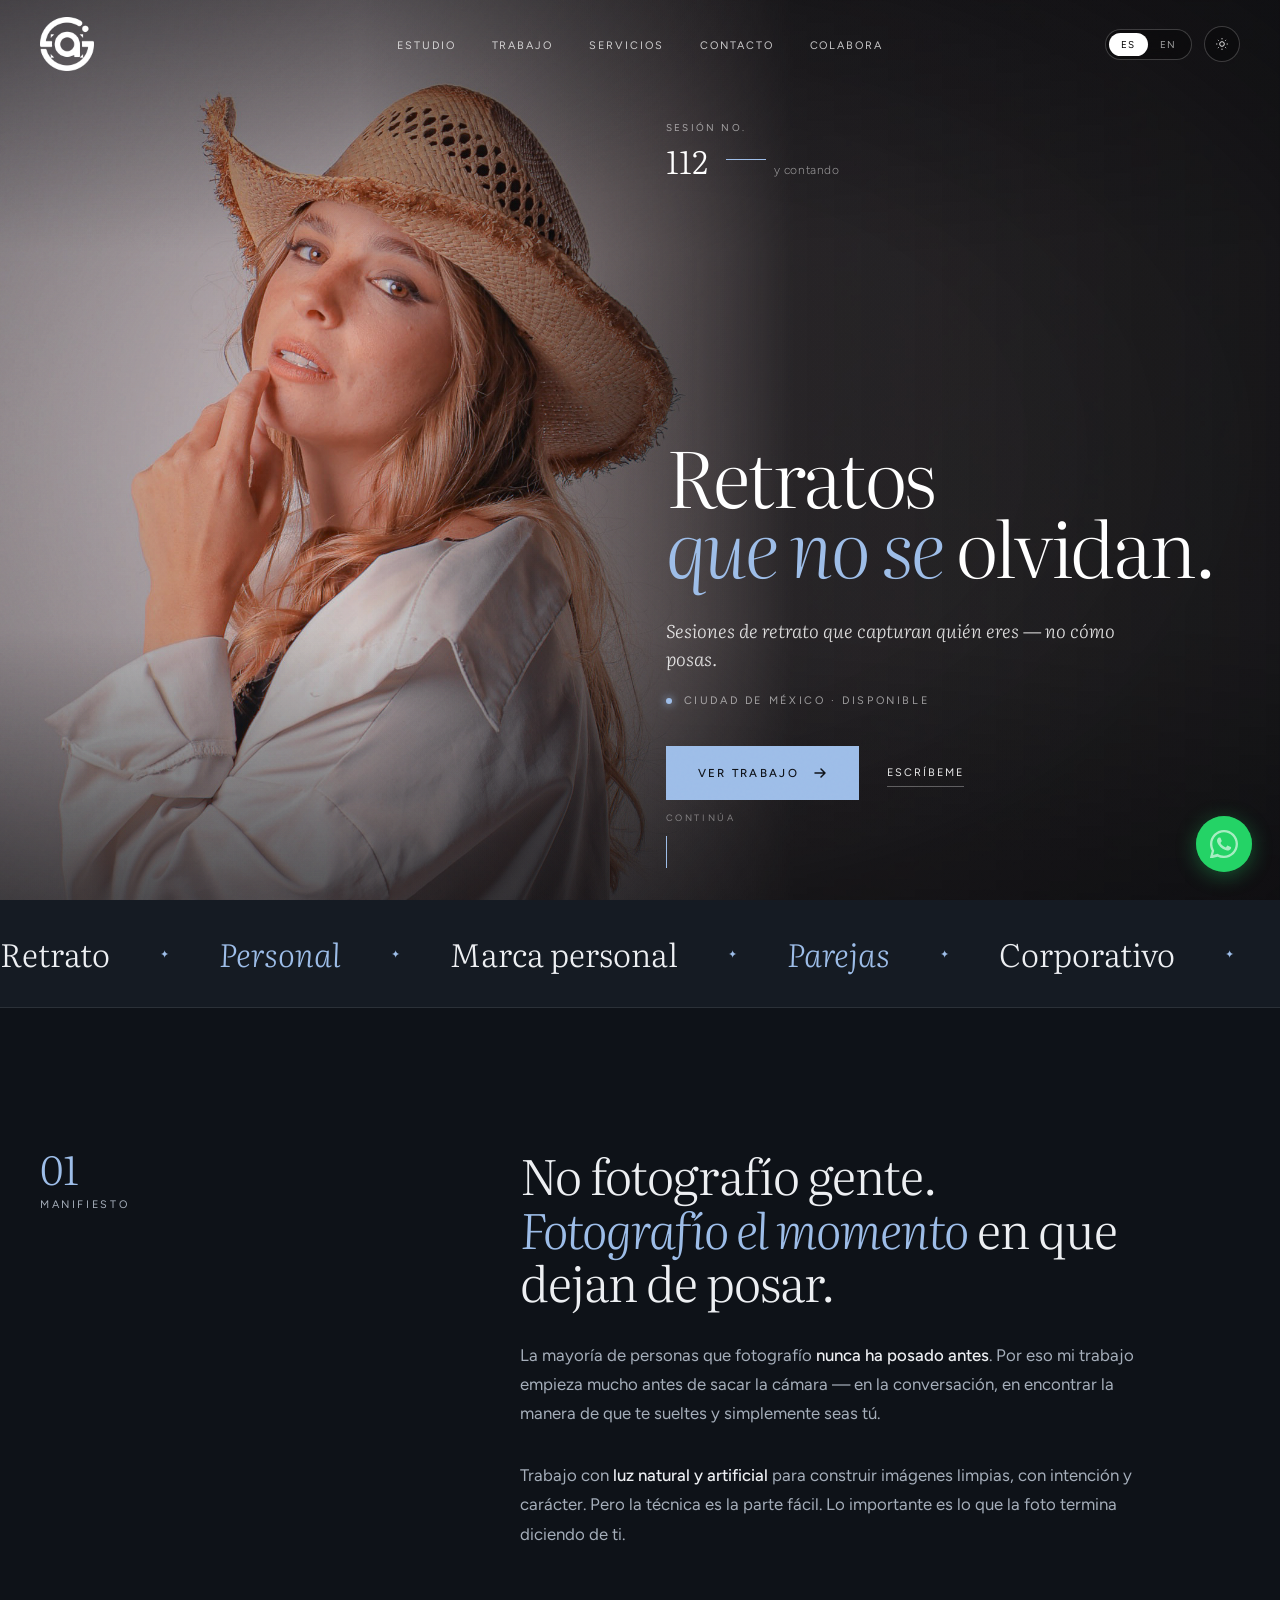
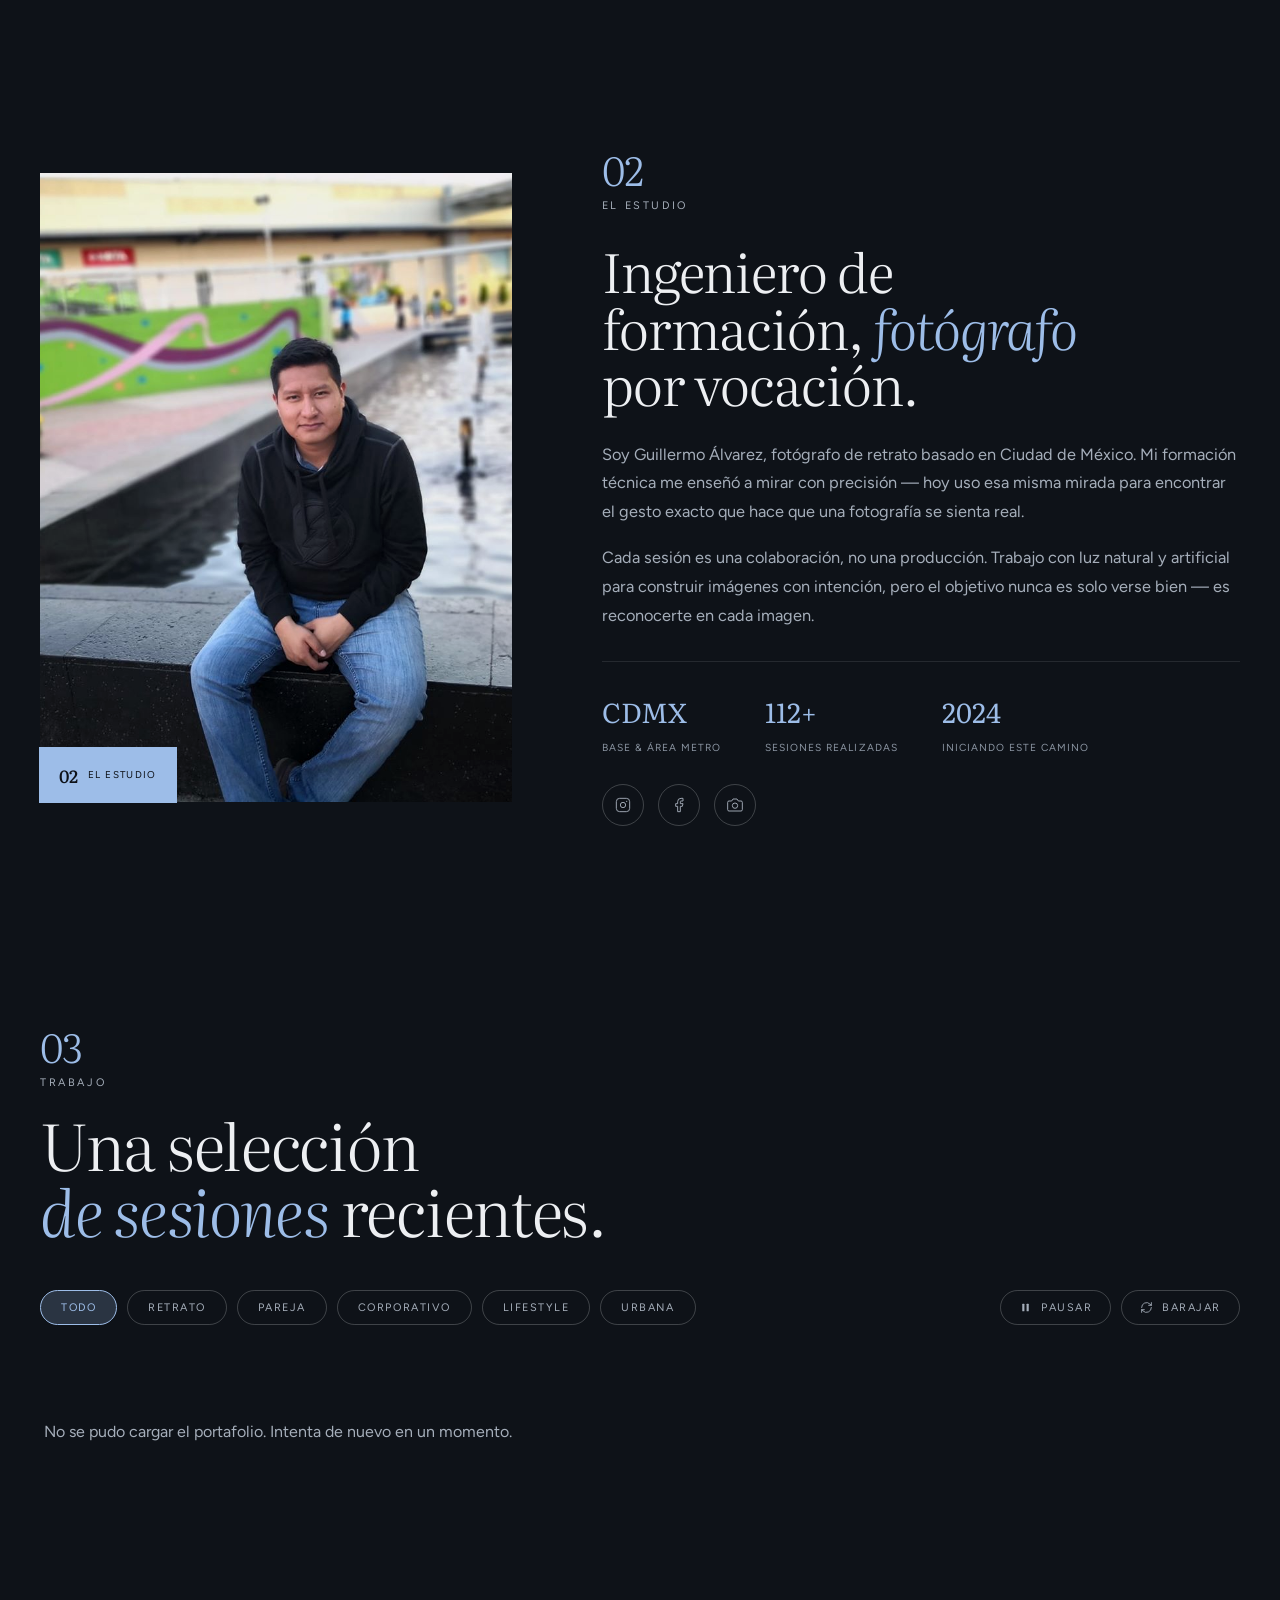
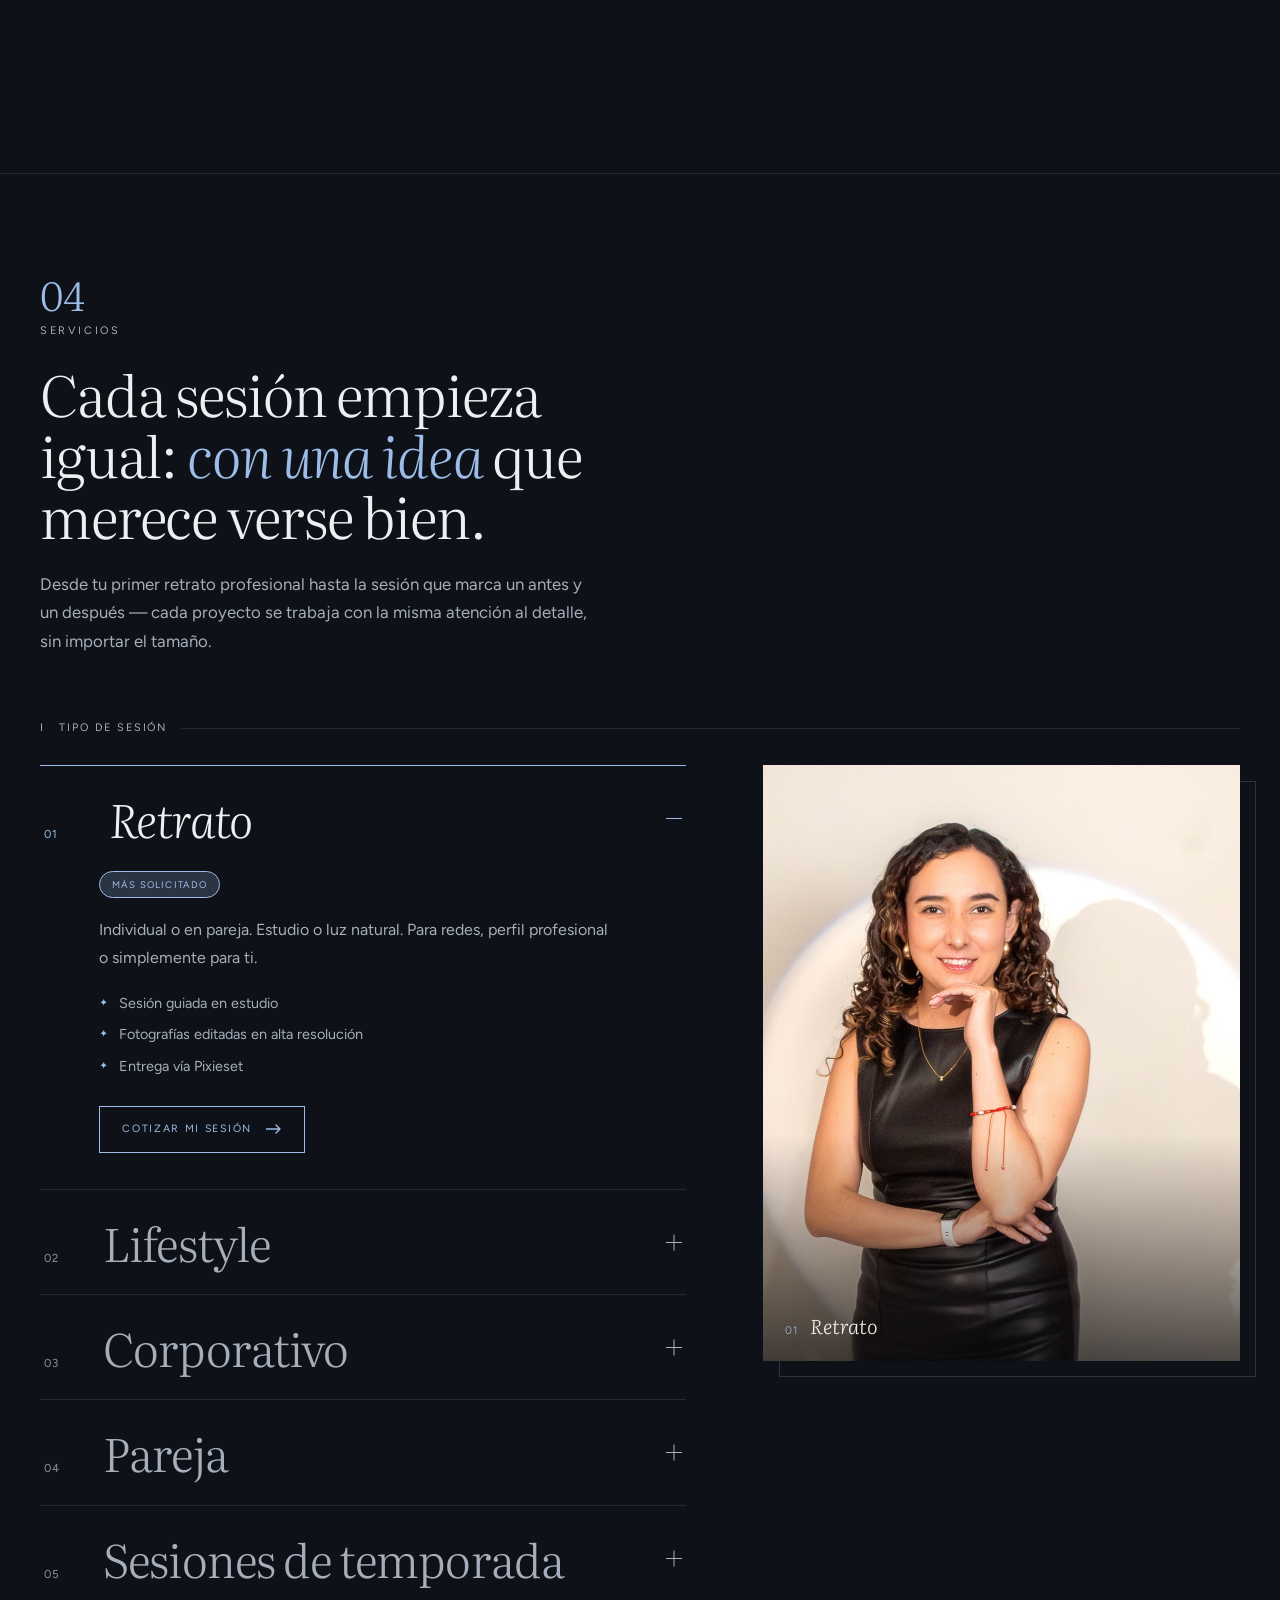
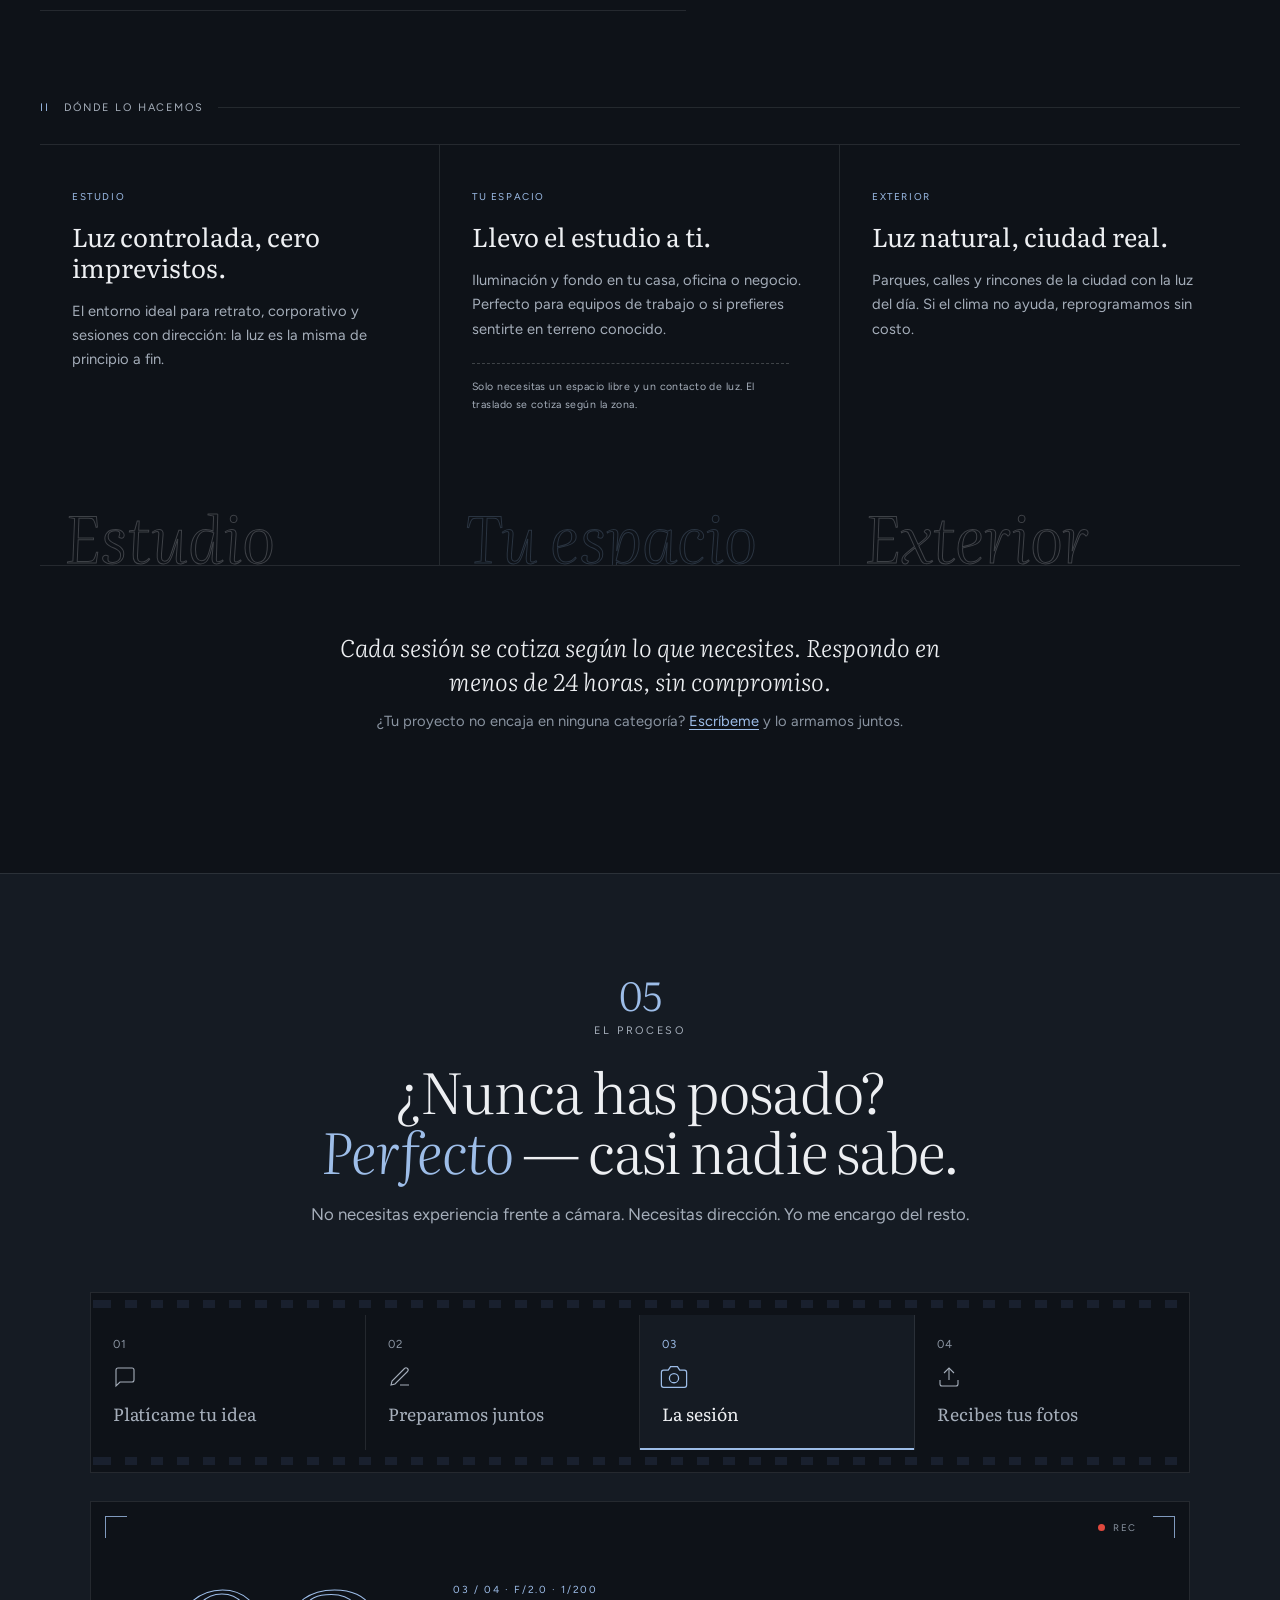
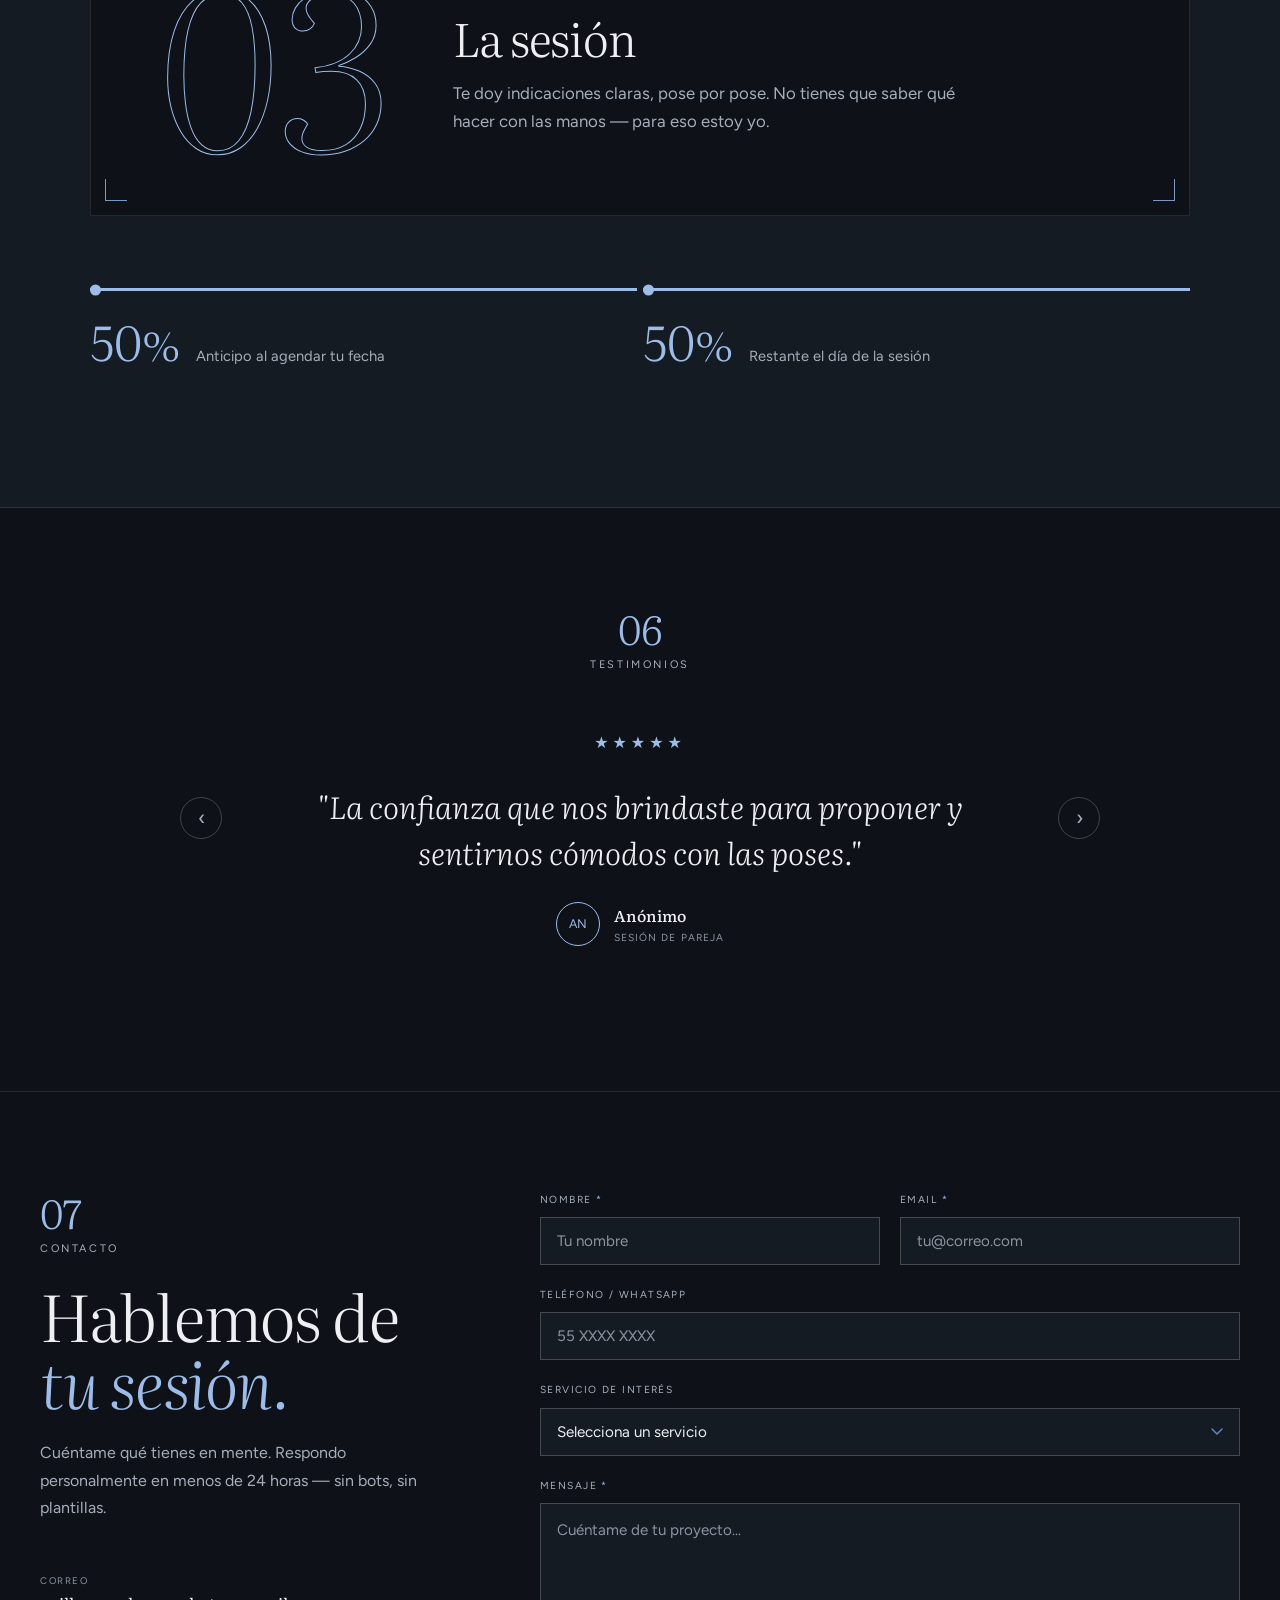
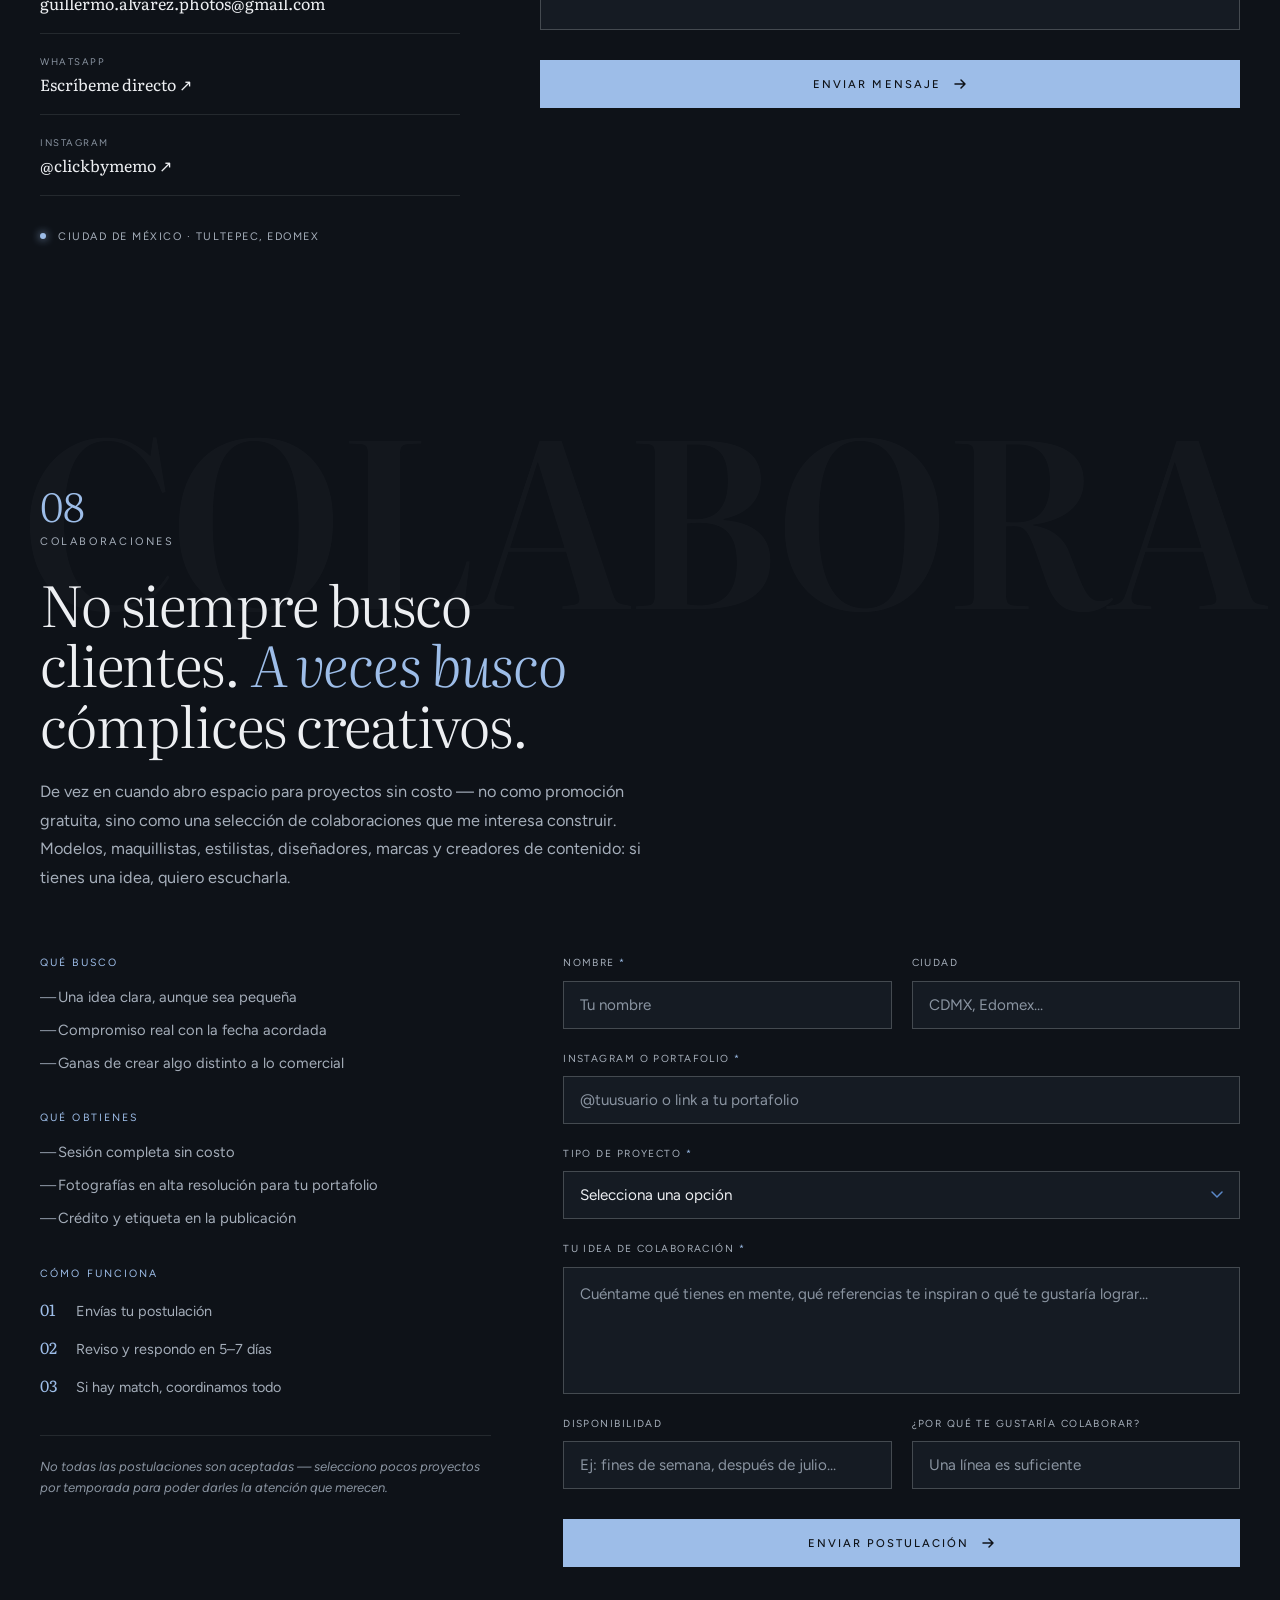
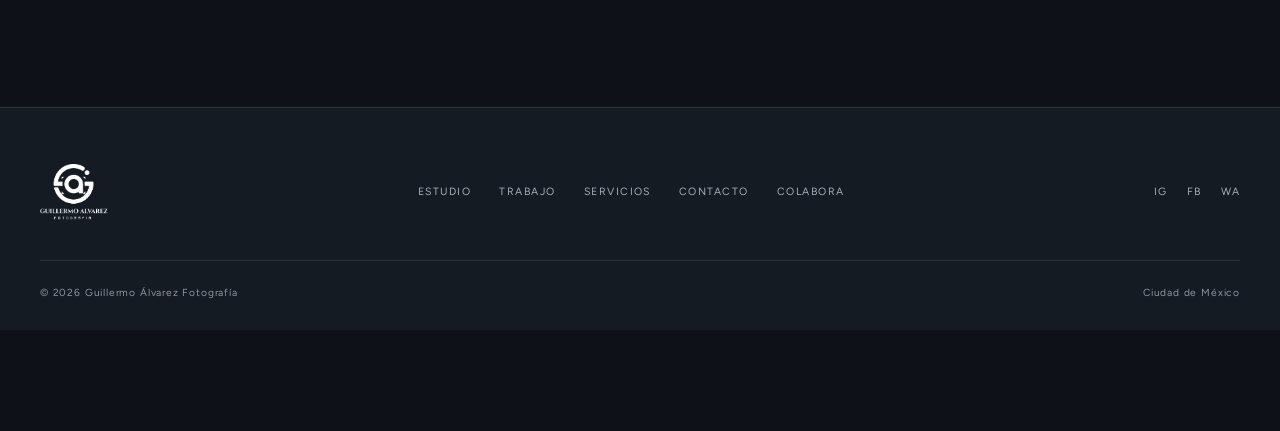
==== commit 16c84176: "version 2.0" ====
--- a/index.html
+++ b/index.html
@@ -314,12 +314,6 @@
     </div>
   </div>
 
-  <div class="trabajo__more reveal">
-    <a href="https://clickbymemo.pixieset.com/portfolio/" target="_blank" class="btn-outline">
-      <span data-i18n="trabajo.verGaleria">Ver galería completa en Pixieset</span>
-      <svg width="12" height="12" viewBox="0 0 12 12" fill="none"><path d="M2.5 9.5l7-7M9.5 2.5h-6M9.5 2.5v6" stroke="currentColor" stroke-width="1.3" stroke-linecap="round" stroke-linejoin="round"/></svg>
-    </a>
-  </div>
 </section>
 
 <!-- ═══════════════════════════════════════════
@@ -621,7 +615,7 @@
       </div>
       <div class="pay__item">
         <span class="pay__num">50%</span>
-        <span class="pay__label" data-i18n="proceso.pay2">Restante al momento de entrega</span>
+        <span class="pay__label" data-i18n="proceso.pay2">Restante el día de la sesión</span>
       </div>
     </div>
   </div>
@@ -641,78 +635,78 @@
 
       <div class="testimonio testimonio--long" role="group" aria-roledescription="slide">
         <div class="testimonio__stars" role="img" aria-label="5/5">★★★★★</div>
-        <p class="testimonio__quote" data-i18n="testimonios.q1">"Hacerme esta sesión de fotos fue una de las mejores decisiones que he tomado. Me sorprendió muchísimo la creatividad de Memo para aprovechar cada detalle y convertirlo en una obra de arte. Salí increíble en las fotos, pero lo que más agradezco es el ambiente que creó: fue muy paciente, amable y profesional. Tiene un don para captar la esencia de las personas. ¡Repetiría sin dudarlo!"</p>
+        <p class="testimonio__quote" data-i18n="testimonios.q1">"Hacerme esta sesión de fotos fue una de las mejores decisiones que he tomado. Me sorprendió muchísimo la creatividad del fotógrafo para aprovechar cada detalle y convertirlo en una obra de arte. Salí increíble en las fotos, pero lo que más agradezco es el ambiente que creó: fue muy paciente, amable y profesional. Tiene un don para captar la esencia de las personas. ¡Repetiría sin dudarlo!"</p>
         <div class="testimonio__author">
           <span class="testimonio__initials" aria-hidden="true">JA</span>
           <div>
             <span class="testimonio__name">Jazmin</span>
-            <span class="testimonio__service" data-i18n="testimonios.s1">Sesión de fotos</span>
+            <span class="testimonio__service" data-i18n="testimonios.svcFoto">Sesión de fotos</span>
           </div>
         </div>
       </div>
       <div class="testimonio testimonio--md" role="group" aria-roledescription="slide">
         <div class="testimonio__stars" role="img" aria-label="5/5">★★★★★</div>
-        <p class="testimonio__quote" data-i18n="testimonios.q2">"Me encantó la disposición que tienen, la paciencia y la creatividad, realmente te tomas muy enserio que todo salga bien, me sorprendió que estudiaras el lugar donde serían las fotografías, fue divertido y muy grato, mi esposo y yo quedamos encantados con el trabajo."</p>
+        <p class="testimonio__quote" data-i18n="testimonios.q2">"Me encantó la disposición que tienen, la paciencia y la creatividad, realmente te tomas muy en serio que todo salga bien, me sorprendió que estudiaras el lugar donde serían las fotografías, fue divertido y muy grato, mi esposo y yo quedamos encantados con el trabajo."</p>
         <div class="testimonio__author">
           <span class="testimonio__initials" aria-hidden="true">ER</span>
           <div>
-            <span class="testimonio__name">Estefani R.</span>
-            <span class="testimonio__service" data-i18n="testimonios.s2">Sesión de pareja</span>
+            <span class="testimonio__name">Estefani Rivera</span>
+            <span class="testimonio__service" data-i18n="testimonios.svcPareja">Sesión de pareja</span>
           </div>
         </div>
       </div>
       <div class="testimonio testimonio--long" role="group" aria-roledescription="slide">
         <div class="testimonio__stars" role="img" aria-label="5/5">★★★★★</div>
-        <p class="testimonio__quote" data-i18n="testimonios.q3">"¡Hay vibra! Fue una experiencia increíble de principio a fin. Lo que más destaco es la paciencia y la orientación en las poses; yo no sabía mucho cómo acomodarme, pero me ayudó a ganar muchísima confianza dándome opciones que fluyen súper natural. Me encantó que no solo te guía con su ojo profesional, sino que tiene la apertura de dejarte proponer ideas propias, lo que hace que todo se sienta muy auténtico y con mucho estilo. Si buscas a alguien que te haga sentir cómoda, segura y que capture lo mejor de ti con un trato de diez, ¡es por aquí! ¡Súper recomendado!"</p>
+        <p class="testimonio__quote" data-i18n="testimonios.q3">"¡Hay vibra! 🫰🏽✨ Fue una experiencia increíble de principio a fin. Lo que más destaco es la paciencia y la orientación en las poses; yo no sabía mucho cómo acomodarme, pero me ayudó a ganar muchísima confianza dándome opciones que fluyen súper natural. Me encantó que no solo te guía con su ojo profesional, sino que tiene la apertura de dejarte proponer ideas propias, lo que hace que todo se sienta muy auténtico y con mucho estilo. Si buscas a alguien que te haga sentir cómoda, segura y que capture lo mejor de ti con un trato de diez, ¡es por aquí! 📸🔥 ¡Súper recomendado!"</p>
         <div class="testimonio__author">
           <span class="testimonio__initials" aria-hidden="true">@</span>
           <div>
             <span class="testimonio__name">@_lamimosaa</span>
-            <span class="testimonio__service" data-i18n="testimonios.s3">Marca personal</span>
+            <span class="testimonio__service" data-i18n="testimonios.svcMarca">Marca personal</span>
           </div>
         </div>
       </div>
       <div class="testimonio testimonio--md" role="group" aria-roledescription="slide">
         <div class="testimonio__stars" role="img" aria-label="5/5">★★★★★</div>
-        <p class="testimonio__quote" data-i18n="testimonios.q4">"Tuvimos una sesión en pareja y nos ayudó mucho a que todo fluyera, porque al principio no sabíamos cómo posar o qué hacer. El trabajo fue entregado a tiempo y con muy buena calidad. Sin duda lo recomiendo siempre fue muy amable,paciente y sobre todo profesional."</p>
+        <p class="testimonio__quote" data-i18n="testimonios.q4">"En todo momento me hicieron sentir segura, soy muy bajita y acomodaron la base de la cámara para que todo saliera bien, me mostraron la foto y me dieron la opción de tomarla de nuevo... Gracias."</p>
+        <div class="testimonio__author">
+          <span class="testimonio__initials" aria-hidden="true">MG</span>
+          <div>
+            <span class="testimonio__name">Mariana Guerrero</span>
+            <span class="testimonio__service" data-i18n="testimonios.svcCorp">Fotografía corporativa</span>
+          </div>
+        </div>
+      </div>
+      <div class="testimonio testimonio--md" role="group" aria-roledescription="slide">
+        <div class="testimonio__stars" role="img" aria-label="5/5">★★★★★</div>
+        <p class="testimonio__quote" data-i18n="testimonios.q5">"Veamos, fue mi 1ra vez en la sesión de fotos, el fotógrafo (Guillermo) es muy profesional y te da varias ideas, modelos y, sobre todo, confianza de soltarte, estar lo más normal y natural posible para salir bien en las fotos. Ampliamente recomendado, sin duda volvería a ir."</p>
+        <div class="testimonio__author">
+          <span class="testimonio__initials" aria-hidden="true">AR</span>
+          <div>
+            <span class="testimonio__name">Angel Rangel</span>
+            <span class="testimonio__service" data-i18n="testimonios.svcFoto">Sesión de fotos</span>
+          </div>
+        </div>
+      </div>
+      <div class="testimonio testimonio--md" role="group" aria-roledescription="slide">
+        <div class="testimonio__stars" role="img" aria-label="5/5">★★★★★</div>
+        <p class="testimonio__quote" data-i18n="testimonios.q6">"Tuvimos una sesión en pareja y nos ayudó mucho a que todo fluyera, porque al principio no sabíamos cómo posar o qué hacer. El trabajo fue entregado a tiempo y con muy buena calidad. Sin duda lo recomiendo, siempre fue muy amable, paciente y sobre todo profesional."</p>
         <div class="testimonio__author">
           <span class="testimonio__initials" aria-hidden="true">EC</span>
           <div>
-            <span class="testimonio__name">Estefania C.</span>
-            <span class="testimonio__service" data-i18n="testimonios.s4">Sesión de pareja</span>
+            <span class="testimonio__name">Estefania Cruz</span>
+            <span class="testimonio__service" data-i18n="testimonios.svcPareja">Sesión de pareja</span>
           </div>
         </div>
       </div>
       <div class="testimonio testimonio--md" role="group" aria-roledescription="slide">
         <div class="testimonio__stars" role="img" aria-label="5/5">★★★★★</div>
-        <p class="testimonio__quote" data-i18n="testimonios.q5">"Fue mi 1ra vez en la sesion de fotos, guillermo es muy profesional y te da varias ideas, modelos y sobre todo confiamza de soltarte estar lo mas normal y natural posible para salir bien en las fotos ampliamente recomendado sin duda volvería a ir"</p>
-        <div class="testimonio__author">
-          <span class="testimonio__initials" aria-hidden="true">AR</span>
-          <div>
-            <span class="testimonio__name">Angel R.</span>
-            <span class="testimonio__service" data-i18n="testimonios.s5">Sesión de fotos</span>
-          </div>
-        </div>
-      </div>
-      <div class="testimonio testimonio--md" role="group" aria-roledescription="slide">
-        <div class="testimonio__stars" role="img" aria-label="5/5">★★★★★</div>
-        <p class="testimonio__quote" data-i18n="testimonios.q6">"en todo momento me hicieron sentir segura, soy muy bajita y acomodaron la base de la camara para que todo saliera bien, me mostraron la foto y me dieron la opcion de tomarla de nuevo ... gracias"</p>
-        <div class="testimonio__author">
-          <span class="testimonio__initials" aria-hidden="true">MG</span>
-          <div>
-            <span class="testimonio__name">Mariana G.</span>
-            <span class="testimonio__service" data-i18n="testimonios.s6">Fotografía corporativa</span>
-          </div>
-        </div>
-      </div>
-      <div class="testimonio testimonio--md" role="group" aria-roledescription="slide">
-        <div class="testimonio__stars" role="img" aria-label="5/5">★★★★★</div>
-        <p class="testimonio__quote" data-i18n="testimonios.q7">"Fue una sesión dinamica, el trato fue cordial, como tal las fotos se tomaron con atención al detalle para que podamos lucir lo mejor posible. Se tomaron la molestia de dar sus recomendaciones para que la foto salga bien."</p>
+        <p class="testimonio__quote" data-i18n="testimonios.q7">"Fue una sesión dinámica, el trato fue cordial, como tal las fotos se tomaron con atención al detalle para que podamos lucir lo mejor posible. Se tomaron la molestia de dar sus recomendaciones para que la foto salga bien."</p>
         <div class="testimonio__author">
           <span class="testimonio__initials" aria-hidden="true">LR</span>
           <div>
-            <span class="testimonio__name">Luis Angel R.</span>
-            <span class="testimonio__service" data-i18n="testimonios.s7">Fotografía corporativa</span>
+            <span class="testimonio__name">Luis Angel Rivas</span>
+            <span class="testimonio__service" data-i18n="testimonios.svcCorp">Fotografía corporativa</span>
           </div>
         </div>
       </div>
@@ -723,7 +717,7 @@
           <span class="testimonio__initials" aria-hidden="true">AN</span>
           <div>
             <span class="testimonio__name" data-i18n="testimonios.anon">Anónimo</span>
-            <span class="testimonio__service" data-i18n="testimonios.s8">Fotografía corporativa</span>
+            <span class="testimonio__service" data-i18n="testimonios.svcCorp">Fotografía corporativa</span>
           </div>
         </div>
       </div>
@@ -734,7 +728,18 @@
           <span class="testimonio__initials" aria-hidden="true">AN</span>
           <div>
             <span class="testimonio__name" data-i18n="testimonios.anon">Anónimo</span>
-            <span class="testimonio__service" data-i18n="testimonios.s9">Sesión de pareja</span>
+            <span class="testimonio__service" data-i18n="testimonios.svcPareja">Sesión de pareja</span>
+          </div>
+        </div>
+      </div>
+      <div class="testimonio" role="group" aria-roledescription="slide">
+        <div class="testimonio__stars" role="img" aria-label="5/5">★★★★★</div>
+        <p class="testimonio__quote" data-i18n="testimonios.q10">"Muy buena atención."</p>
+        <div class="testimonio__author">
+          <span class="testimonio__initials" aria-hidden="true">MA</span>
+          <div>
+            <span class="testimonio__name">Marcos Abraham Alvarez</span>
+            <span class="testimonio__service" data-i18n="testimonios.svcCorp">Fotografía corporativa</span>
           </div>
         </div>
       </div>
@@ -1019,5 +1024,4 @@
 <script src="js/proceso.js"></script>
 <script src="js/testimonios.js"></script>
 </body>
-</html>
-
+</html>
